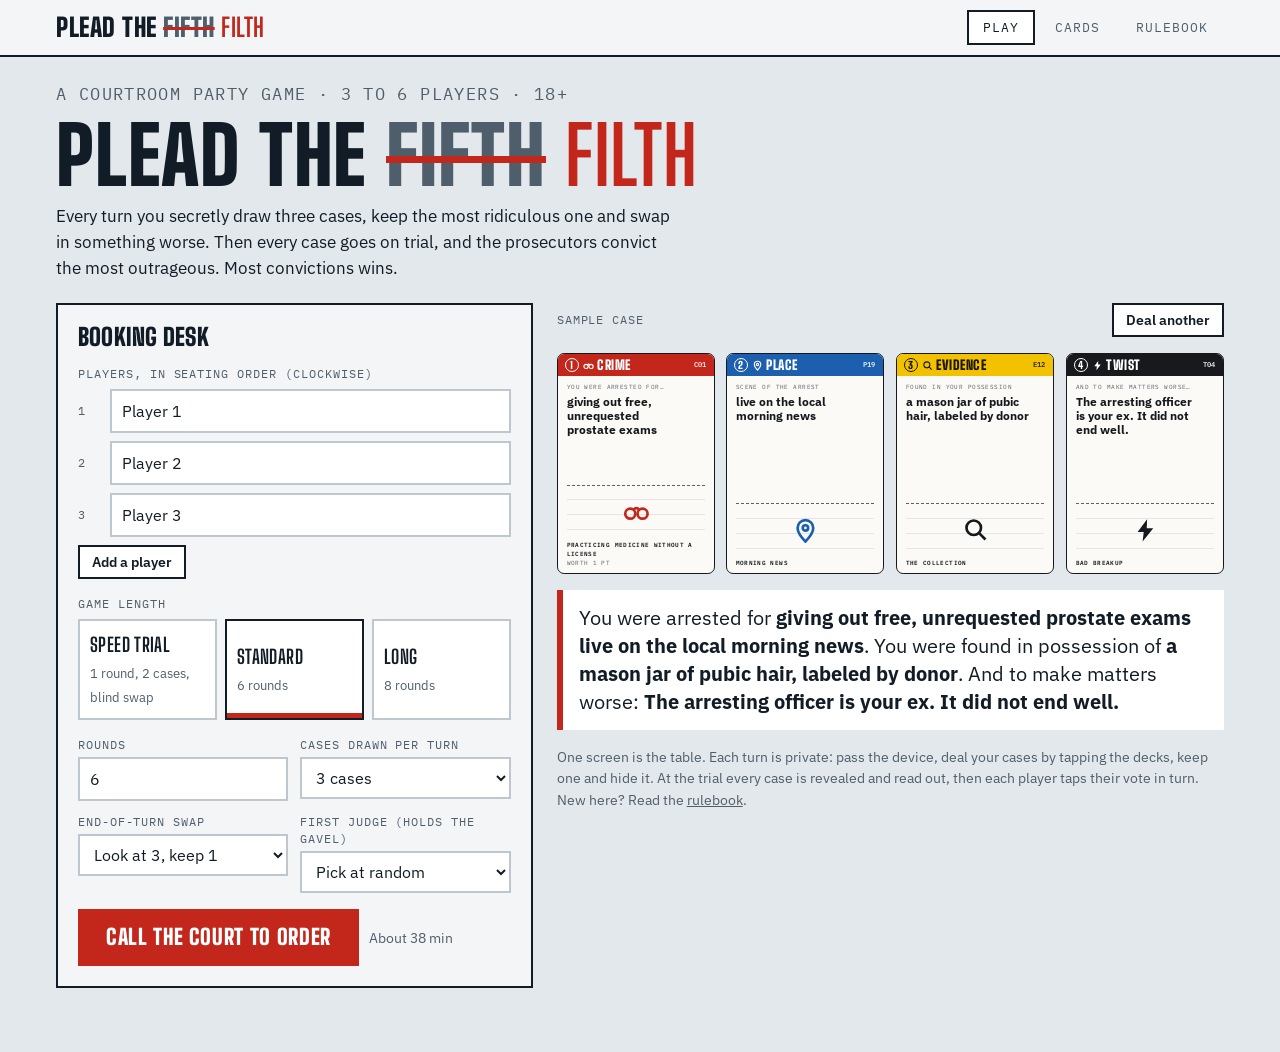
==== index.html @ b1642f88 "Switch to three-case turns and a reveal-and-vote trial New core rules from the owner. Each turn a pl" ====
<!doctype html>
<html lang="en">
<head>
<meta charset="utf-8">
<meta name="viewport" content="width=device-width,initial-scale=1,viewport-fit=cover">
<style>body{margin:0}img{max-width:100%}[hidden]{display:none!important}</style>
</head>
<body>
<title>Plead the Filth</title>
<meta name="claude:viewport-fit-sides" content="cover">
<link rel="stylesheet" href="https://fonts.googleapis.com/css2?family=Big+Shoulders+Display:wght@700;900&family=IBM+Plex+Mono:wght@400;600&family=IBM+Plex+Sans:wght@400;500;600;700&display=swap">
<style>
/* Layout: a booking desk. Docket bar on top, the charge sheet centre stage, a docket rail at the side.
   Cards are physical objects, so they keep their own paper and ink in both themes. */
:root{
  --bg:#E3E8EC; --surface:#F3F5F7; --raised:#FFFFFF; --ink:#111C26; --muted:#4F5E6B; --line:#BCC7D0;
  --accent:#C3271B; --accent-ink:#FFFFFF; --ok:#1B6E44; --warn:#8F5600;
  --card-paper:#FBFAF6; --card-ink:#15181C; --card-muted:#5C6268; --card-edge:#15181C;
  --crime:#C3271B; --crime-ink:#FFFFFF; --place:#1B5FAE; --place-ink:#FFFFFF;
  --evidence:#F2C200; --evidence-ink:#1A1600; --twist:#17191D; --twist-ink:#FFFFFF;
  --extra:#55616C; --extra-ink:#FFFFFF;
  --font-display:'Big Shoulders Display','Arial Narrow',Impact,sans-serif;
  --font-body:'IBM Plex Sans',system-ui,-apple-system,'Segoe UI',sans-serif;
  --font-mono:'IBM Plex Mono',ui-monospace,Menlo,Consolas,monospace;
}
@media (prefers-color-scheme: dark){ :root:not([data-theme="light"]){
  --bg:#0D1318; --surface:#151E26; --raised:#1C2731; --ink:#E8EEF3; --muted:#9BA9B5; --line:#2D3B48;
  --accent:#FF6B57; --accent-ink:#220500; --ok:#58C990; --warn:#F0B34A; color-scheme:dark } }
:root[data-theme="dark"]{
  --bg:#0D1318; --surface:#151E26; --raised:#1C2731; --ink:#E8EEF3; --muted:#9BA9B5; --line:#2D3B48;
  --accent:#FF6B57; --accent-ink:#220500; --ok:#58C990; --warn:#F0B34A; color-scheme:dark }

*{box-sizing:border-box}
body{background:var(--bg);color:var(--ink);font-family:var(--font-body);font-size:16px;line-height:1.5}
.wrap{max-width:1200px;margin:0 auto;padding-left:max(16px,env(safe-area-inset-left,0px));padding-right:max(16px,env(safe-area-inset-right,0px))}
h1,h2,h3{font-family:var(--font-display);font-weight:900;line-height:1;text-wrap:balance;margin:0;text-transform:uppercase;letter-spacing:.01em}
p{margin:0}
button,input,select,textarea{font:inherit;color:inherit}
:focus-visible{outline:3px solid var(--accent);outline-offset:2px}
.mono{font-family:var(--font-mono);font-size:.75rem;letter-spacing:.08em;text-transform:uppercase;color:var(--muted)}

/* top bar */
.bar{border-bottom:2px solid var(--ink);background:var(--surface)}
.bar .wrap{display:flex;flex-wrap:wrap;align-items:center;gap:8px 24px;padding-block:10px}
.wordmark{font-family:var(--font-display);font-weight:900;font-size:1.6rem;text-transform:uppercase;letter-spacing:.02em;line-height:1}
.wordmark s{color:var(--muted);text-decoration-thickness:3px;text-decoration-color:var(--accent)}
.wordmark b{color:var(--accent)}
.tabs{display:flex;gap:4px;margin-left:auto}
.tab{background:none;border:2px solid transparent;padding:6px 14px;font-family:var(--font-mono);font-size:.8rem;letter-spacing:.08em;text-transform:uppercase;cursor:pointer;color:var(--muted)}
.tab:hover{color:var(--ink)}
.tab[aria-current="page"]{border-color:var(--ink);color:var(--ink);background:var(--raised)}
main{padding-block:24px 64px}

/* buttons and controls */
.btn{display:inline-flex;align-items:center;justify-content:center;gap:8px;border:2px solid var(--ink);background:var(--raised);padding:10px 18px;font-weight:600;cursor:pointer;min-height:44px}
.btn:hover{background:var(--surface)}
.btn--primary{background:var(--accent);border-color:var(--accent);color:var(--accent-ink);font-family:var(--font-display);font-weight:900;font-size:1.35rem;text-transform:uppercase;letter-spacing:.03em;padding:10px 26px}
.btn--primary:hover{background:var(--accent);filter:brightness(1.08)}
.btn--sm{min-height:34px;padding:4px 12px;font-size:.85rem}
.btn--ghost{border-color:var(--line)}
.btn[disabled]{opacity:.45;cursor:not-allowed}
.row{display:flex;flex-wrap:wrap;gap:10px;align-items:center}
.field{display:flex;flex-direction:column;gap:4px}
.field>span{font-family:var(--font-mono);font-size:.72rem;letter-spacing:.08em;text-transform:uppercase;color:var(--muted)}
input[type=text],input[type=number],select,textarea{background:var(--raised);border:2px solid var(--line);padding:8px 10px;min-height:42px;width:100%}
input:focus,select:focus,textarea:focus{border-color:var(--ink)}
.check{display:flex;gap:10px;align-items:flex-start}
.check input{width:20px;height:20px;margin-top:2px;accent-color:var(--accent)}
.panel{background:var(--surface);border:2px solid var(--ink);padding:20px}
.panel>h2{font-size:1.5rem;margin-bottom:14px}
.note{color:var(--muted);font-size:.9rem}

/* the card: 2.5 x 3.5, every inner size is relative to the card width */
.card{container-type:inline-size;aspect-ratio:2.5/3.5;width:100%;max-width:100%;position:relative;text-align:left;--deck:var(--extra);--deck-ink:var(--extra-ink)}
.card__in{height:100%;background:var(--card-paper);color:var(--card-ink);border:1cqw solid var(--card-edge);border-radius:4.5cqw;display:flex;flex-direction:column;overflow:hidden;position:relative}
.card--crime{--deck:var(--crime);--deck-ink:var(--crime-ink)}
.card--place{--deck:var(--place);--deck-ink:var(--place-ink)}
.card--evidence{--deck:var(--evidence);--deck-ink:var(--evidence-ink)}
.card--twist{--deck:var(--twist);--deck-ink:var(--twist-ink)}
.card__band{background:var(--deck);color:var(--deck-ink);display:flex;align-items:center;gap:2.5cqw;padding:2.6cqw 4.5cqw;font-family:var(--font-display);font-weight:900;font-size:8.4cqw;text-transform:uppercase;letter-spacing:.04em;line-height:1}
.card__order{width:9cqw;height:9cqw;border-radius:50%;border:.8cqw solid currentColor;display:grid;place-items:center;font-size:6.4cqw;flex:none}
.card__deck{display:flex;align-items:center;gap:1.8cqw;flex:1;min-width:0}
.card__deck svg{width:7cqw;height:7cqw;flex:none}
.card__id{font-family:var(--font-mono);font-weight:600;font-size:4.2cqw;letter-spacing:.06em;opacity:.9}
.card__lead{font-family:var(--font-mono);font-size:3.9cqw;letter-spacing:.07em;text-transform:uppercase;color:var(--card-muted);padding:4.2cqw 5.5cqw 0}
.card__text{font-weight:700;font-size:7.7cqw;line-height:1.16;padding:1.8cqw 5.5cqw 0;flex:1;text-wrap:pretty;overflow-wrap:break-word}
.card__text--long{font-size:6.7cqw}
.card__text--rule{font-size:5.3cqw;font-weight:500;line-height:1.28}
.card__art{height:24%;margin:0 5.5cqw;border-top:.5cqw dashed var(--card-muted);display:grid;place-items:center;color:var(--deck);background:repeating-linear-gradient(0deg,transparent 0 4.4cqw,color-mix(in srgb,var(--card-ink) 9%,transparent) 4.4cqw 4.8cqw)}
.card--evidence .card__art,.card--twist .card__art{color:var(--card-ink)}
.card__art svg{width:17cqw;height:17cqw}
.card__foot{display:flex;flex-wrap:wrap;justify-content:space-between;align-items:baseline;gap:.5cqw 2cqw;padding:2.2cqw 5.5cqw 3.2cqw;font-family:var(--font-mono);font-size:3.7cqw;letter-spacing:.06em;text-transform:uppercase}
.card__name{font-weight:600;min-width:0}
.card__pts{color:var(--card-muted);white-space:nowrap}
.card--back .card__in{background:var(--deck);color:var(--deck-ink);align-items:center;justify-content:center;gap:3cqw}
.card--back svg{width:30cqw;height:30cqw}
.card--back .back__name{font-family:var(--font-display);font-weight:900;font-size:16cqw;text-transform:uppercase;letter-spacing:.04em;line-height:1}
.card--back .back__order{font-family:var(--font-mono);font-size:4.5cqw;letter-spacing:.1em;text-transform:uppercase;opacity:.85}
.card--back .card__in::after{content:"";position:absolute;inset:4cqw;border:.7cqw solid currentColor;border-radius:2.5cqw;opacity:.5}
.decks{display:grid;grid-template-columns:repeat(4,minmax(0,1fr));gap:12px}
.pile{display:grid;justify-items:center;align-content:start;gap:10px;min-width:0}
.pile .card{width:min(100%,128px)}
.pile .card__in{box-shadow:3px 3px 0 var(--card-paper),4px 4px 0 var(--card-edge),7px 7px 0 var(--card-paper),8px 8px 0 var(--card-edge)}
.pile__n{font-family:var(--font-mono);font-size:.7rem;letter-spacing:.06em;text-transform:uppercase;color:var(--muted);text-align:center}
.deck.is-live{cursor:pointer;transition:transform .12s ease-out}
.deck.is-live .card__in{outline:3px solid var(--accent);outline-offset:3px}
.deck.is-live:hover,.deck.is-live:focus-visible{transform:translateY(-4px)}
.deck.is-live+.pile__n{color:var(--accent);font-weight:600}
.pile.is-spent .card{opacity:.4}
.scene-label{display:flex;align-items:center;gap:12px;font-family:var(--font-mono);font-size:.72rem;letter-spacing:.08em;text-transform:uppercase;color:var(--muted)}
.scene-label::before,.scene-label::after{content:"";height:1px;background:var(--line);flex:1}
.slot{perspective:1000px;align-content:start}
.empty{width:100%;max-width:100%;align-self:start;aspect-ratio:2.5/3.5;border:2px dashed var(--line);border-radius:10px;display:grid;place-content:center;justify-items:center;gap:6px;color:var(--muted);font-family:var(--font-mono);font-size:.75rem;letter-spacing:.08em;text-transform:uppercase}
.empty svg{width:32px;height:32px;opacity:.6}
.flipper{position:relative;width:100%;transform-style:preserve-3d}
.flipper.is-turning{animation:turnover .6s cubic-bezier(.3,.7,.2,1) both}
@keyframes turnover{from{transform:rotateY(180deg)}to{transform:none}}
@media (prefers-reduced-motion:reduce){.flipper.is-turning{animation:none}}
.cases{display:grid;gap:16px}
.casefile{border:2px solid var(--line);background:var(--surface);padding:12px;display:grid;gap:10px;min-width:0}
.casefile h3{font-size:1.25rem}
.casefile .sheet{grid-template-columns:repeat(4,minmax(0,1fr));gap:8px;max-width:640px}
.casefile .charge{font-size:1rem;padding:10px 14px}
.casefile.is-kept{border-color:var(--accent)}
.options{display:grid;grid-template-columns:repeat(3,minmax(0,1fr));gap:12px;max-width:520px}
.options .btn{width:100%}
.flipper>.card{backface-visibility:hidden;-webkit-backface-visibility:hidden}
.flipper__back{position:absolute;inset:0;transform:rotateY(180deg)}
@media (prefers-reduced-motion:reduce){.deck.is-live{transition:none}}
.slot{display:grid;gap:6px;min-width:0;justify-items:start}
.flag{font-family:var(--font-mono);font-size:.7rem;letter-spacing:.06em;text-transform:uppercase;border:1px solid var(--line);background:none;color:var(--muted);padding:3px 10px;cursor:pointer;min-height:28px}
.flag:hover{color:var(--ink);border-color:var(--ink)}
.flag[aria-pressed="true"]{background:var(--evidence);color:var(--evidence-ink);border-color:var(--evidence)}

/* setup */
.hero{display:grid;gap:8px;margin-bottom:22px}
.hero h1{font-size:clamp(2.6rem,8vw,5rem)}
.hero h1 s{color:var(--muted);text-decoration-color:var(--accent);text-decoration-thickness:.09em}
.hero h1 b{color:var(--accent)}
.hero p{max-width:62ch;font-size:1.08rem}
.setup{display:grid;grid-template-columns:minmax(0,5fr) minmax(0,7fr);gap:24px;align-items:start}
.setup>*{min-width:0}
.players{display:grid;gap:8px;margin-bottom:8px}
.players .row{flex-wrap:nowrap}
.players .seat{font-family:var(--font-mono);font-size:.75rem;color:var(--muted);width:3.2ch;flex:none}
.presets{display:grid;grid-template-columns:repeat(3,minmax(0,1fr));gap:8px}
.preset{border:2px solid var(--line);background:var(--raised);padding:10px;cursor:pointer;text-align:left;min-width:0}
.preset b{display:block;font-family:var(--font-display);font-size:1.2rem;text-transform:uppercase;letter-spacing:.02em}
.preset span{font-size:.8rem;color:var(--muted)}
.preset[aria-pressed="true"]{border-color:var(--ink);box-shadow:inset 0 -5px 0 var(--accent)}
.stack{display:grid;gap:16px}
.grid2{display:grid;grid-template-columns:repeat(2,minmax(0,1fr));gap:12px}
.sheet{display:grid;grid-template-columns:repeat(4,minmax(0,1fr));gap:12px}
.charge{background:var(--raised);border-left:6px solid var(--accent);padding:14px 16px;font-size:1.25rem;line-height:1.4}
.charge b{font-weight:700}
.charge .blank{color:var(--muted);font-family:var(--font-mono);font-size:.9rem;letter-spacing:.05em}

/* table */
.table{display:grid;grid-template-columns:minmax(0,1fr) 250px;gap:24px;align-items:start}
.table>*{min-width:0}
.docketline{display:flex;flex-wrap:wrap;gap:6px 18px;font-family:var(--font-mono);font-size:.78rem;letter-spacing:.08em;text-transform:uppercase;color:var(--muted);margin-bottom:6px}
.case{font-size:clamp(2.2rem,6vw,4rem);margin-bottom:4px}
.case em{font-style:normal;color:var(--accent)}
.stage{display:grid;gap:18px}
.actions{display:flex;flex-wrap:wrap;gap:12px;align-items:center}
.timer{display:flex;align-items:center;gap:18px;flex-wrap:wrap}
.timer__num{font-family:var(--font-display);font-weight:900;font-size:clamp(4rem,14vw,7rem);line-height:.9;font-variant-numeric:tabular-nums;min-width:3.2ch}
.timer__num.is-low{color:var(--accent)}
.timer__bar{height:10px;background:var(--line);flex:1 1 160px;min-width:120px}
.timer__bar i{display:block;height:100%;background:var(--accent);width:100%}
.callout{background:var(--raised);border:2px solid var(--ink);padding:14px 16px}
.callout h3{font-size:1.4rem;margin-bottom:4px}
.rail{background:var(--surface);border:2px solid var(--ink);padding:14px}
.rail h2{font-size:1.2rem;margin-bottom:10px}
.seatrow{display:grid;grid-template-columns:1fr auto;gap:2px 8px;padding:8px 0;border-top:1px solid var(--line)}
.seatrow.is-up{box-shadow:inset 4px 0 0 var(--accent);padding-left:10px}
.seatrow b{overflow-wrap:anywhere}
.seatrow .score{font-family:var(--font-display);font-weight:900;font-size:1.5rem;line-height:1;font-variant-numeric:tabular-nums}
.tags{grid-column:1/-1;display:flex;flex-wrap:wrap;gap:4px}
.tag{font-family:var(--font-mono);font-size:.66rem;letter-spacing:.06em;text-transform:uppercase;border:1px solid var(--line);padding:1px 6px;color:var(--muted)}
.tag--judge{background:var(--ink);color:var(--bg);border-color:var(--ink)}
.tag--role{border-color:var(--accent);color:var(--accent)}
.tag--used{text-decoration:line-through}
.rail .btn{margin-top:12px;width:100%}

/* voting */
.ballot{display:grid;gap:10px;max-width:640px}
.ballot .btn{justify-content:flex-start;text-align:left;flex-direction:column;align-items:flex-start;gap:2px;padding:12px 16px}
.ballot .btn b{font-family:var(--font-display);font-size:1.5rem;text-transform:uppercase}
.ballot .btn span{font-size:.9rem;color:var(--muted);font-weight:400}
.tally{display:grid;gap:10px;max-width:720px}
.tally__row{display:grid;grid-template-columns:minmax(0,9rem) minmax(0,1fr);gap:12px;align-items:center}
.tally__row b{overflow-wrap:anywhere}
.tally__bar{display:flex;align-items:center;gap:10px;min-width:0}
.tally__bar i{display:block;height:26px;background:var(--line);min-width:4px}
.tally__row.is-win .tally__bar i{background:var(--accent)}
.tally__bar span{font-size:.85rem;color:var(--muted)}
.stamp{display:inline-block;font-family:var(--font-display);font-weight:900;font-size:clamp(2.4rem,9vw,4.6rem);text-transform:uppercase;color:var(--accent);border:6px solid var(--accent);padding:2px 18px;transform:rotate(-4deg);letter-spacing:.04em;line-height:1.05;margin:10px 0 14px}
.recap{display:grid;gap:10px}
.recap li{list-style:none;background:var(--raised);padding:10px 14px;border-left:4px solid var(--line)}
.recap{padding:0;margin:0}
.hist{width:100%;border-collapse:collapse;font-size:.92rem}
.hist th,.hist td{text-align:left;padding:6px 10px;border-bottom:1px solid var(--line);vertical-align:top}
.hist th{font-family:var(--font-mono);font-size:.7rem;letter-spacing:.08em;text-transform:uppercase;color:var(--muted);font-weight:400}
.scroll{overflow-x:auto}
.kpis{display:flex;flex-wrap:wrap;gap:8px 28px}
.kpis div b{display:block;font-family:var(--font-display);font-size:2rem;line-height:1;font-variant-numeric:tabular-nums}
.kpis div span{font-family:var(--font-mono);font-size:.7rem;letter-spacing:.08em;text-transform:uppercase;color:var(--muted)}

/* cards tab */
.toolbar{display:flex;flex-wrap:wrap;gap:10px 18px;align-items:center;margin:14px 0}
.chips{display:flex;flex-wrap:wrap;gap:6px}
.chip{border:2px solid var(--line);background:var(--raised);padding:4px 12px;font-size:.85rem;cursor:pointer;min-height:34px}
.chip[aria-pressed="true"]{border-color:var(--ink);background:var(--ink);color:var(--bg)}
.gallery{display:grid;grid-template-columns:repeat(auto-fill,minmax(170px,1fr));gap:18px 14px}
.cardbtn{background:none;border:0;padding:0;cursor:pointer;display:grid;gap:6px;text-align:left;min-width:0}
.cardbtn:hover .card__in{box-shadow:0 0 0 3px var(--accent)}
.status{font-family:var(--font-mono);font-size:.7rem;letter-spacing:.06em;text-transform:uppercase;color:var(--muted);display:flex;gap:6px;align-items:center;flex-wrap:wrap}
.dot{width:10px;height:10px;border-radius:50%;border:2px solid var(--muted);flex:none}
.dot--approved{background:var(--ok);border-color:var(--ok)}
.dot--needs{background:var(--warn);border-color:var(--warn)}
.dot--cut{background:var(--accent);border-color:var(--accent)}
.is-cut .card{opacity:.4}
.savestate{font-family:var(--font-mono);font-size:.72rem;letter-spacing:.06em;text-transform:uppercase;color:var(--muted)}
dialog{background:var(--surface);color:var(--ink);border:2px solid var(--ink);padding:20px;width:min(760px,calc(100vw - 32px));max-height:calc(100vh - 32px)}
dialog::backdrop{background:rgba(0,0,0,.6)}
.editor{display:grid;grid-template-columns:200px minmax(0,1fr);gap:20px}
.editor>*{min-width:0}
textarea{min-height:92px;resize:vertical}

/* rulebook */
.rules{display:grid;grid-template-columns:200px minmax(0,1fr);gap:32px;align-items:start}
.toc{position:sticky;top:calc(env(safe-area-inset-top,0px) + 12px);display:grid;gap:6px;font-size:.92rem}
.toc a{color:var(--ink);text-decoration:none;border-left:3px solid var(--line);padding:2px 10px}
.toc a:hover{border-color:var(--accent)}
.prose{display:grid;gap:40px;min-width:0}
.prose section{display:grid;gap:12px;min-width:0}
.prose h2{font-size:2.2rem;padding-bottom:6px;border-bottom:2px solid var(--ink)}
.prose h3{font-size:1.35rem;margin-top:10px}
.prose p,.prose li{max-width:68ch}
.prose ol,.prose ul{margin:0;padding-left:1.3em;display:grid;gap:6px}
.prose dt{font-weight:700;margin-top:10px}
.prose dd{margin:2px 0 0;max-width:68ch}
.prose .lede{font-size:1.15rem}
.anatomy{display:grid;grid-template-columns:minmax(0,300px) minmax(0,1fr);gap:28px;align-items:start}
.anatomy>*{min-width:0}
.pin{position:absolute;z-index:1;width:9cqw;height:9cqw;border-radius:50%;background:var(--card-paper);color:var(--card-ink);border:.7cqw solid var(--card-ink);display:grid;place-items:center;font-family:var(--font-mono);font-weight:600;font-size:4.6cqw;box-shadow:0 0 0 .8cqw var(--evidence)}

@media (max-width:860px){
  .setup,.table,.rules,.anatomy{grid-template-columns:minmax(0,1fr)}
  .toc{position:static;grid-template-columns:repeat(2,minmax(0,1fr))}
  .rail{order:2}
}
@media (max-width:560px){
  .sheet{grid-template-columns:repeat(2,minmax(0,1fr))}
  .editor{grid-template-columns:minmax(0,1fr)}
  .editor .card{max-width:200px}
  .presets{grid-template-columns:minmax(0,1fr)}
  .tabs{margin-left:0}
}

/* print sheets (standalone copy only) */
#print{display:none}
@media print{
  @page{size:letter;margin:.25in}
  body{background:#fff}
  .bar,main{display:none!important}
  #print{display:block}
  .psheet{display:grid;grid-template-columns:repeat(3,2.5in);grid-auto-rows:3.5in;gap:0;justify-content:center;break-after:page}
  .psheet .card{width:2.5in}
  .psheet .card__in{border-radius:0;border:1px dashed #888;-webkit-print-color-adjust:exact;print-color-adjust:exact}
}
</style>

<header class="bar"><div class="wrap">
  <div class="wordmark">Plead the <s>Fifth</s> <b>Filth</b></div>
  <nav class="tabs" aria-label="Sections">
    <button class="tab" data-tab="play" id="tab-play">Play</button>
    <button class="tab" data-tab="cards" id="tab-cards">Cards</button>
    <button class="tab" data-tab="rules" id="tab-rules">Rulebook</button>
  </nav>
</div></header>

<main class="wrap">
  <section id="view-play"></section>

  <section id="view-cards" hidden>
    <h1 style="font-size:2.6rem">Card review</h1>
    <p class="note" style="max-width:70ch;margin-top:6px">Every card in the box. Open a card to reword it, approve it, mark it for a rewrite, or cut it. Cut cards are left out of the decks when you play. <span class="savestate" id="savestate"></span></p>
    <div class="panel" style="margin-top:16px">
      <div class="row" style="justify-content:space-between"><h2 style="margin:0">Combo tester</h2><button class="btn btn--sm" data-action="deal-test" id="btn-deal-test">Deal another arrest</button></div>
      <p class="note" style="margin:6px 0 12px">One random card from each deck, read as a case. Keep dealing to check that the cards chain into a sentence.</p>
      <div id="test-charge" class="charge"></div>
    </div>
    <div class="toolbar">
      <div class="chips" id="deck-chips" role="group" aria-label="Filter by deck"></div>
      <div class="chips" id="status-chips" role="group" aria-label="Filter by status"></div>
      <div class="row" style="margin-left:auto">
        <button class="btn btn--sm" data-action="toggle-table" id="btn-toggle-table">Table view</button>
        <button class="btn btn--sm" data-action="open-io" id="btn-open-io">Export / import</button>
        <button class="btn btn--sm" data-action="print" id="btn-print" hidden>Print sheets</button>
      </div>
    </div>
    <div id="deck-problems" role="alert"></div>
    <p class="mono" id="review-counts" style="margin-bottom:4px"></p>
    <p class="mono" id="deck-counts" style="margin-bottom:14px"></p>
    <div id="cards-out"></div>
  </section>

  <section id="view-rules" hidden>
    <div class="rules">
      <nav class="toc" aria-label="Rulebook sections">
        <a href="#r-pitch" data-jump="r-pitch">1. Core idea</a>
        <a href="#r-rules" data-jump="r-rules">2. Full rules</a>
        <a href="#r-cards" data-jump="r-cards">3. Card list</a>
        <a href="#r-balance" data-jump="r-balance">4. Balance check</a>
        <a href="#r-example" data-jump="r-example">5. Example round</a>
        <a href="#r-faq" data-jump="r-faq">6. Edge cases</a>
        <a href="#r-layout" data-jump="r-layout">7. Card layout</a>
        <a href="#r-playtest" data-jump="r-playtest">8. Playtest plan</a>
      </nav>
      <div class="prose">

        <section id="r-pitch">
          <h2>1. Core idea</h2>
          <p class="lede">Plead the Filth is a party game for 3 to 6 adults about building the worst arrest report ever written. A <strong>case</strong> is four cards read as one sentence: a Crime, a Place, a piece of Evidence and a Twist. On your turn you secretly deal yourself three cases, keep the one you think is the most ridiculous, and may swap one of its cards for something worse. When everyone has built a case, the court goes to trial. Every case is revealed and read out, and the players, acting as prosecutors, vote for the most outrageous one. Its owner is convicted, wins the round and keeps the Crime card for their rap sheet.</p>
          <p><strong>Win condition:</strong> the player with the most convictions (Crime cards on their rap sheet) after the last round wins. A tie for first is settled by a Supreme Court showdown.</p>
          <p class="note">3 to 6 players · ages 18+ · about 5 minutes (one speed round) to 60 minutes (long game) · 81 cards. "Plead the Filth" is a working title. Check it for trademark conflicts before printing.</p>
        </section>

        <section id="r-rules">
          <h2>2. Full rules</h2>
          <h3>What is in the box</h3>
          <ul>
            <li>80 scenario cards in four decks of 20: Crime, Place, Evidence, Twist.</li>
            <li>1 Gavel card. Whoever holds it is the Judge.</li>
          </ul>
          <h3>Setup</h3>
          <ol>
            <li>Shuffle each deck on its own. Put the four decks face down in a row in reading order: Crime, Place, Evidence, Twist. Leave room for a discard pile next to each.</li>
            <li>The player who was most recently pulled over, fined or arrested takes the Gavel and is the first Judge. If nobody will admit to anything, the youngest player takes it.</li>
            <li>Agree how many rounds to play, using the table below.</li>
          </ol>
          <div class="scroll"><table class="hist" style="max-width:560px">
            <thead><tr><th>Players</th><th>Standard game</th><th>Long game</th><th>Time</th></tr></thead>
            <tbody>
              <tr><td>3</td><td>6 rounds</td><td>8 rounds</td><td>40 / 55 min</td></tr>
              <tr><td>4</td><td>5 rounds</td><td>7 rounds</td><td>45 / 60 min</td></tr>
              <tr><td>5</td><td>4 rounds</td><td>5 rounds</td><td>45 / 55 min</td></tr>
              <tr><td>6</td><td>3 rounds</td><td>4 rounds</td><td>40 / 55 min</td></tr>
            </tbody>
          </table></div>
          <p><strong>Speed trial:</strong> one round, two cases per turn, and a blind swap (see step 3 of a turn). About 5 minutes with three players.</p>

          <h3>Words used in these rules</h3>
          <dl>
            <dt>Case</dt><dd>One card from each deck, read in order as a sentence: "You were arrested for <em>[Crime]</em> <em>[Place]</em>. You were found in possession of <em>[Evidence]</em>. And to make matters worse: <em>[Twist]</em>."</dd>
            <dt>Judge</dt><dd>Whoever holds the Gavel. The Judge builds a case like everyone else, but takes their turn last, calls the vote and breaks ties.</dd>
            <dt>Prosecutors</dt><dd>Everyone, during the trial. Each player reads out the case of the player on their right, and every player votes.</dd>
          </dl>

          <h3>A round</h3>
          <p>A round has two phases. First every player builds a case, one turn each. Then all the cases go on trial together.</p>

          <h3>Phase one: building cases</h3>
          <p>The player on the Judge's left takes the first turn. Play passes to the left, so the Judge goes last. Keep your cards hidden from the other players the whole time.</p>
          <ol>
            <li><strong>Deal three cases.</strong> Deal yourself three rows of four cards face down in front of you, one card from each deck per row. Each row is a case. Look at your rows without showing anyone.</li>
            <li><strong>Keep one case.</strong> Pick up the row you think is the most ridiculous. You must keep it exactly as dealt: you cannot move cards between rows. The other two rows go face down onto their discard piles.</li>
            <li><strong>Swap one card (optional).</strong> You may discard one card from your case, look at the top three cards of the same deck, and keep the one you like best. The other two go onto the discard pile. You cannot get the discarded card back.</li>
            <li><strong>Lock it in.</strong> Hold your case face down. Your turn is over. Do not show it to anyone until the trial.</li>
          </ol>

          <h3>Phase two: the trial</h3>
          <ol>
            <li>When every player has built a case, the trial begins with the player on the Judge's left and goes left.</li>
            <li>Each player in turn lays their case face up. The player on their left reads it out as one sentence, like a prosecutor reading the charges. The owner offers no defence. Laughing, groaning and booing are encouraged.</li>
            <li>When every case has been read, the Judge counts "three, two, one, verdict." On "verdict" every player points at the most ridiculous case. You cannot point at your own.</li>
            <li>The case with the most votes is found <strong>Guilty</strong>. Its owner wins the round and keeps the Crime card face up in front of them, on their rap sheet. It is worth 1 point. The other three cards of that case are discarded.</li>
            <li>Everyone else discards their whole case.</li>
            <li>The convicted player takes the Gavel and is the Judge for the next round. If they already hold it, they keep it.</li>
          </ol>

          <h3>Ties in a vote</h3>
          <p>The Judge's vote breaks the tie. Of the tied players, whoever the Judge is pointing at wins. If the Judge is pointing at someone who is not in the tie, the Judge points again at one of the tied players. The Judge can never rule for themself, so a Judge who is part of a tie always loses it.</p>

          <h3>What each card does</h3>
          <dl>
            <dt>Crime (20 cards)</dt><dd>What you did. Read first, after "You were arrested for". The only card worth points: the round's winner keeps theirs on their rap sheet as 1 point.</dd>
            <dt>Place (20 cards)</dt><dd>Where it happened. Read straight after the Crime so the two form one phrase.</dd>
            <dt>Evidence (20 cards)</dt><dd>What the police found on you. Read after "You were found in possession of".</dd>
            <dt>Twist (20 cards)</dt><dd>The detail that makes it worse. Read last, after "And to make matters worse".</dd>
            <dt>The Gavel (1 card)</dt><dd>Marks the Judge. The Judge builds last, calls the vote, and breaks ties, but never in their own favour. It passes to each round's winner, which makes it a small handicap on whoever is ahead.</dd>
          </dl>
          <p><strong>Strike it from the record.</strong> This is a filthy game and some cards will land badly with some tables. Any player can ask for any card to be struck at any time, with no explanation needed. Discard it and replace it with the top card of the same deck. This does not count as your swap.</p>
          <p><strong>Empty deck.</strong> If a deck runs out, shuffle its discard pile to make a new one. Rap sheets stay with their owners.</p>

          <h3>End of the game and scoring</h3>
          <p>The game ends after the agreed number of rounds. Each Crime card on your rap sheet is 1 point. Most points wins.</p>
          <h3>Tiebreaker: the Supreme Court</h3>
          <ol>
            <li>The players tied for first are the finalists. Each takes one more turn as normal, starting with the finalist nearest the Judge's left: three cases, keep one, one swap.</li>
            <li>The finalists' cases go on trial as normal. With two finalists, only the other players vote. With three or more finalists, everyone votes, for a finalist other than themself.</li>
            <li>A tied vote is broken by the Judge in the usual way. The winner of the showdown wins the game.</li>
          </ol>
        </section>

        <section id="r-cards">
          <h2>3. Complete card list</h2>
          <p><span id="count-line">81 cards: four decks of 20 and one Gavel.</span> The cards are kept in the <code>cards</code> folder, one file per deck, and this table always shows the current wording, including any edits made in the Cards tab.</p>
          <div class="scroll" id="rules-table"></div>
        </section>

        <section id="r-balance">
          <h2>4. Balance check</h2>
          <h3>Why no card or strategy dominates</h3>
          <ul>
            <li><strong>Cards are prompts, not powers.</strong> Points only come from votes. No card scores, blocks or steals, so there is nothing to draft or hoard. Four independent decks give <span id="combo-count">160,000</span> possible cases.</li>
            <li><strong>Everyone gets the same choices.</strong> Each turn you see three cases and, with the swap, three more options for one card. A bad draw costs less than in a one-case game, because you choose the best of three and can fix its weakest card.</li>
            <li><strong>Cases stay hidden until the trial.</strong> Nobody can see another case and react to it, so going earlier or later in a round gives no information advantage.</li>
            <li><strong>The leader carries the Gavel.</strong> The last winner is the Judge, and the Judge cannot win a tie. With three players voting at random, the Judge wins about 25% of rounds and the other two about 37.5% each. Building last gives no advantage, so this is a plain catch-up rule.</li>
            <li><strong>Voting is simultaneous.</strong> Pointing on a count stops players from piling onto whoever is already winning the vote.</li>
          </ul>
          <h3>Likely problem spots</h3>
          <ul>
            <li><strong>The cards carry all the humour.</strong> With no spoken defence, a round is only as funny as the cases on the table. Weak cards matter much more than before, and so does how the four decks chain into a sentence. This is the first thing to watch in playtesting.</li>
            <li><strong>Waiting for your turn.</strong> Turns are private and one at a time, so with six players you wait through five turns before the trial. If this drags, try the simultaneous building variant in the playtest plan.</li>
            <li><strong>Cards repeat quickly.</strong> Each turn uses three to six cards from each 20-card deck. At five or six players a single round goes through a whole deck, so the same card can show up twice in one trial. Fewer cases per turn, or a blind swap, slows this down.</li>
            <li><strong>Slow turns.</strong> Comparing three cases and then three swap options can take a while for some players. Watch the average turn time on the end screen.</li>
            <li><strong>One player wins everything.</strong> A player with a better eye for the cards can run away with it. The Gavel handicap softens this. If it is still lopsided, see the playtest knobs.</li>
            <li><strong>Vote trading at three players.</strong> Two players can agree never to vote for the leader. Simultaneous pointing makes this awkward but not impossible. Treat it as a table-manners issue.</li>
            <li><strong>The Gavel may feel like a punishment.</strong> A Judge who ties loses every time. If playtesters resent it, pass the Gavel to the left each round instead of to the winner.</li>
            <li><strong>Cards that bring their own prop.</strong> Some Crimes already contain an object (the dildo, the bouncy castle, the megaphone). With an Evidence card on top that is usually funnier, but watch whether those cases get kept or passed over.</li>
            <li><strong>The darkest cards.</strong> Cannibalism, the corpse and the burial kit will split tables. The strike rule exists for this. Track which cards get struck.</li>
          </ul>
        </section>

        <section id="r-example">
          <h2>5. Example round</h2>
          <p>Three players sit clockwise: Maya, Dev, Rosa. Maya holds the Gavel, so she is the Judge. Dev is on her left and goes first.</p>
          <ol>
            <li><strong>Dev's turn.</strong> Dev deals himself three rows of four cards and looks at them. Case 2 is the strongest: offering handjobs in exchange for chicken nuggets, at a nursing home bingo night, a cooler labeled "NOT ORGANS", and he was stone-cold sober. He keeps it and discards the other two rows. The Twist feels flat, so he swaps it: he discards it, looks at the top three Twist cards, keeps "Your mom was there the whole time, cheering you on," and discards the other two. He hides his case.</li>
            <li><strong>Rosa's turn.</strong> Rosa deals her three cases. Case 1 is joyriding a stolen hearse with the casket still in the back, at the altar midway through her own wedding vows, holding somebody else's prosthetic leg, and she live-streamed it to 40,000 viewers. She likes it as it is, keeps it, and does not swap.</li>
            <li><strong>Maya's turn.</strong> As Judge she goes last. She keeps a case with a meth lab in a bouncy castle, live on the local morning news, and a heavily sedated swan. She swaps the Twist for a sexy Abraham Lincoln costume.</li>
            <li><strong>The trial.</strong> Dev lays his case down first and Rosa, on his left, reads it out. Then Rosa's case, read by Maya. Then Maya's, read by Dev. Nobody explains anything.</li>
            <li><strong>The verdict.</strong> Maya counts down. Dev points at Rosa. Rosa points at Maya. Maya points at Rosa. Rosa has two votes and is Guilty. She keeps her Grand Theft Hearse card on her rap sheet, discards the rest of her case, and takes the Gavel. Dev and Maya discard their cases. In round 2 Rosa is the Judge and builds last. Maya, on her left, goes first.</li>
          </ol>
        </section>

        <section id="r-faq">
          <h2>6. Edge cases</h2>
          <dl>
            <dt>Can I move cards between my three cases?</dt><dd>No. You keep one case exactly as dealt. Your swap is the only way to change it.</dd>
            <dt>Do I have to swap?</dt><dd>No. The swap is optional.</dd>
            <dt>Can I swap more than one card?</dt><dd>No. One card per turn.</dd>
            <dt>The three swap options are all worse than my old card.</dt><dd>You still keep one of the three. The card you discarded is gone.</dd>
            <dt>Can I swap the Crime?</dt><dd>Yes. Any one of the four cards.</dd>
            <dt>A deck runs out while I am dealing or swapping.</dt><dd>Shuffle that deck's discard pile into a new deck and keep going. Rap sheets are never shuffled back in.</dd>
            <dt>Can I talk about my case before the trial?</dt><dd>You can talk all you like, but you cannot show it to anyone.</dd>
            <dt>Can I explain my case at the trial?</dt><dd>No. The case speaks for itself. Reactions are fine.</dd>
            <dt>Someone pointed at their own case, or did not point.</dt><dd>That vote does not count. Have them point again.</dd>
            <dt>Three players, one vote each.</dt><dd>It is a three-way tie. The Judge's vote decides it, so whoever the Judge pointed at wins.</dd>
            <dt>The Judge is one of the tied players.</dt><dd>The Judge cannot win a tie. If one other player is tied with them, that player wins. If several are, the Judge's vote picks between them.</dd>
            <dt>The Judge voted for someone who is not in the tie.</dt><dd>The Judge points again, at one of the tied players other than themself. This can only happen with four or more players.</dd>
            <dt>The round's winner already holds the Gavel.</dt><dd>They keep it.</dd>
            <dt>What happens to the winner's other cards?</dt><dd>The winner keeps only the Crime. The Place, Evidence and Twist are discarded.</dd>
            <dt>Two finalists in the Supreme Court, and the jury vote is tied.</dt><dd>The Judge breaks it as usual. If the Judge is one of the finalists, the other finalist wins.</dd>
            <dt>A card makes someone at the table uncomfortable.</dt><dd>Strike it. Discard it and replace it from the same deck, no questions asked. It does not use up your swap.</dd>
            <dt>Someone has to leave mid-game.</dt><dd>Set their rap sheet aside and keep playing if three or more remain. If they held the Gavel, it goes to the player on their left.</dd>
            <dt>Can two people play?</dt><dd>No. With only two cases there is nobody to break the deadlock: each player would always vote for the other.</dd>
          </dl>
        </section>

        <section id="r-layout">
          <h2>7. Card layout</h2>
          <p>Standard poker size, 2.5 × 3.5 inches, portrait. Add 0.125 inch of bleed on every side for the printer (2.75 × 3.75 inch artwork) and keep all text 0.125 inch inside the cut line. The cards in this prototype follow the same layout.</p>
          <div class="anatomy">
            <div id="anatomy-card" style="padding:0 14px"></div>
            <ol>
              <li><strong>Reading-order number.</strong> Top left, in a circle. 1 Crime, 2 Place, 3 Evidence, 4 Twist. It tells the Prosecutor which card to read next and tells players which deck goes where on the table.</li>
              <li><strong>Deck icon and deck name.</strong> In the colour band across the top, 0.4 inch tall. Colour, icon and name all identify the deck, so it works for colour-blind players.</li>
              <li><strong>Card ID.</strong> Top right, small monospace. One letter and two digits (C07). Used for playtest notes and reprints.</li>
              <li><strong>Lead-in line.</strong> Small caps under the band. It is the sentence starter the Prosecutor reads before the card text.</li>
              <li><strong>Effect text.</strong> The largest text on the card, bold, left aligned, about 14 pt. Keep it under 90 characters so it can be read aloud at a glance.</li>
              <li><strong>Art window.</strong> Lower quarter, about 0.85 inch tall. A spot illustration of the card, or the deck icon on a height-chart background if a card has no art yet.</li>
              <li><strong>Name and point value.</strong> Bottom strip. Card name on the left. Crime cards also show "Worth 1 pt" on the right, because the round's winner keeps theirs on their rap sheet.</li>
            </ol>
          </div>
          <p><strong>Backs.</strong> Each deck has its own back in the deck colour, with the icon, the deck name and the reading-order number, so the four decks can be sorted and laid out in order without turning them over. The Gavel card uses the same front layout with rules text in place of the effect text and no art window.</p>
          <div class="sheet" id="backs-demo" style="max-width:560px"></div>
        </section>

        <section id="r-playtest">
          <h2>8. Playtest plan</h2>
          <p>Play the first three games in this prototype with three people. The app records how long each turn and round takes, which cards are drawn, which are in the case a player keeps, which are on winning cases, and which get swapped out. Use the flag button on any card during the trial to mark it for a rewrite.</p>
          <h3>Game 1: does the turn work?</h3>
          <ul>
            <li>How long does a turn take? The end screen shows the average. Over two minutes is too slow.</li>
            <li>Is passing the device for private turns awkward, or does the waiting feel fine?</li>
            <li>Do players use the swap? How often is shown on the end screen.</li>
            <li>Does the reader stumble when reading a case as one sentence?</li>
          </ul>
          <h3>Game 2: are the cards good?</h3>
          <ul>
            <li>Which cards get a laugh at the trial? Approve those.</li>
            <li>Which cards are drawn often but never kept? Those are weak. The Kept column in the Cards tab's table view shows this.</li>
            <li>Which cards get swapped out or struck? Rewrite or cut them.</li>
            <li>Is any one deck weaker than the others?</li>
          </ul>
          <h3>Game 3: is it fair?</h3>
          <ul>
            <li>How many rounds end in a tie? More than one in three is too many.</li>
            <li>Does the Judge feel punished? Does the same player hold the Gavel all game?</li>
            <li>Is the final score close, and did the last round matter?</li>
            <li>Did the same card show up twice in one trial?</li>
          </ul>
          <h3>Numbers to adjust</h3>
          <div class="scroll"><table class="hist">
            <thead><tr><th>If the game is</th><th>Change</th><th>From</th><th>To</th></tr></thead>
            <tbody>
              <tr><td>Too slow</td><td>Cases per turn</td><td>3</td><td>2</td></tr>
              <tr><td></td><td>Swap</td><td>Look at 3, keep 1</td><td>Blind swap, or no swap</td></tr>
              <tr><td></td><td>Turn order</td><td>One at a time</td><td>Everyone builds at once (simultaneous variant)</td></tr>
              <tr><td></td><td>Rounds</td><td>Standard</td><td>One fewer</td></tr>
              <tr><td>Too fast or thin</td><td>Cases per turn</td><td>3</td><td>4</td></tr>
              <tr><td></td><td>Defence</td><td>None</td><td>30-second spoken defence before the vote</td></tr>
              <tr><td></td><td>Rounds</td><td>Standard</td><td>Long game (+1 or +2 rounds)</td></tr>
              <tr><td>Unfair: one player runs away</td><td>Rap sheet value</td><td>1 pt each</td><td>Final round worth 2</td></tr>
              <tr><td>Unfair: Judge feels punished</td><td>Gavel passes to</td><td>The winner</td><td>The player on the left</td></tr>
              <tr><td>Unfair: bad draws decide rounds</td><td>Swap</td><td>Look at 3, keep 1</td><td>Two swaps per turn</td></tr>
              <tr><td>Too many ties</td><td>Scoring</td><td>Winner takes 1</td><td>1 point per vote received</td></tr>
              <tr><td>Cards repeat too soon</td><td>Cases per turn</td><td>3</td><td>2; or an expansion, since 20 per deck is the cap</td></tr>
            </tbody>
          </table></div>
          <p class="note">Change one number per game so you can tell what made the difference. Rounds, cases per turn and the swap can all be changed on the setup screen. The simultaneous variant: everyone deals their three cases at the same time, then players swap one at a time going left.</p>
        </section>
      </div>
    </div>
  </section>
</main>

<dialog id="editor"></dialog>
<dialog id="io">
  <h2 style="font-size:1.6rem;margin-bottom:8px">Export / import</h2>
  <label class="field" style="margin-bottom:10px"><span>What to export</span><select id="io-format">
    <option value="crime">Deck file: cards/crime.js</option>
    <option value="place">Deck file: cards/place.js</option>
    <option value="evidence">Deck file: cards/evidence.js</option>
    <option value="twist">Deck file: cards/twist.js</option>
    <option value="special">Deck file: cards/special.js</option>
    <option value="json">Review backup (JSON)</option>
  </select></label>
  <p class="note" id="io-help" style="margin-bottom:10px"></p>
  <textarea id="io-text" style="min-height:240px;font-family:var(--font-mono);font-size:.8rem" aria-label="Exported text" spellcheck="false"></textarea>
  <p class="note" id="io-msg" style="margin-top:6px" role="status"></p>
  <div class="row" style="margin-top:12px">
    <button class="btn btn--sm" data-action="io-copy" id="btn-io-copy">Copy</button>
    <button class="btn btn--sm" data-action="io-apply" id="btn-io-apply">Apply pasted list</button>
    <button class="btn btn--sm btn--ghost" data-action="io-close" id="btn-io-close" style="margin-left:auto">Close</button>
  </div>
</dialog>
<div id="print"></div>

<script>window.PleadTheFilth={decks:{},deck(k,t){(this.decks[k]=this.decks[k]||[]).push(t)}};</script>
<script src="cards/crime.js"></script>
<script src="cards/place.js"></script>
<script src="cards/evidence.js"></script>
<script src="cards/twist.js"></script>
<script src="cards/special.js"></script>

<script>
(function(){
'use strict';
const $=(s,r=document)=>r.querySelector(s);
const esc=s=>String(s).replace(/[&<>"']/g,c=>({'&':'&amp;','<':'&lt;','>':'&gt;','"':'&quot;',"'":'&#39;'}[c]));
const clone=o=>JSON.parse(JSON.stringify(o));
const ls={get(k){try{return JSON.parse(localStorage.getItem(k)||'null')}catch(e){return null}},set(k,v){try{localStorage.setItem(k,JSON.stringify(v))}catch(e){}},del(k){try{localStorage.removeItem(k)}catch(e){}}};

/* ---------- card data ---------- */
const ICON={
  crime:'<svg viewBox="0 0 24 24" fill="none" stroke="currentColor" stroke-width="2.4"><circle cx="6.5" cy="14" r="4.5"/><circle cx="17.5" cy="14" r="4.5"/><path d="M9.5 10.5c1.5-2 3.5-2 5 0"/></svg>',
  place:'<svg viewBox="0 0 24 24" fill="none" stroke="currentColor" stroke-width="2.4"><path d="M12 22s7-7.4 7-12.2a7 7 0 1 0-14 0C5 14.600 12 22 12 22z"/><circle cx="12" cy="9.800" r="2.4"/></svg>',
  evidence:'<svg viewBox="0 0 24 24" fill="none" stroke="currentColor" stroke-width="2.4"><circle cx="10.5" cy="10.5" r="6.5"/><path d="M15.500 15.500 21 21"/></svg>',
  twist:'<svg viewBox="0 0 24 24" fill="currentColor"><path d="M13.500 2 5 13.500h5.500L9.500 22 19 10h-5.800z"/></svg>',
  gavel:'<svg viewBox="0 0 24 24" fill="none" stroke="currentColor" stroke-width="2.4"><path d="m9 5 6 6M6.500 7.500l6 6M12 8l-8.500 8.500M13 20h8"/></svg>'
};
const DECK={
  crime:{key:'crime',name:'Crime',order:1,lead:'You were arrested for…',points:'Worth 1 pt',type:'Scenario'},
  place:{key:'place',name:'Place',order:2,lead:'Scene of the arrest',type:'Scenario'},
  evidence:{key:'evidence',name:'Evidence',order:3,lead:'Found in your possession',type:'Scenario'},
  twist:{key:'twist',name:'Twist',order:4,lead:'And to make matters worse…',type:'Scenario'},
  gavel:{key:'gavel',name:'Gavel',order:'',lead:'Judge marker',type:'Role marker'}
};
const PLAY_DECKS=['crime','place','evidence','twist'];
/* The cards live in cards/*.js, one file per deck, written for people to edit.
   Each file calls PleadTheFilth.deck("<deck>", `<one card per line>`).
   tools/build.mjs parses them the same way; keep the two parsers in step. */
const DECK_FILE={crime:'crime',place:'place',evidence:'evidence',twist:'twist',gavel:'special'};
const ID_PREFIX={crime:'C',place:'P',evidence:'E',twist:'T',gavel:'G'};
const DECK_CAP=20;
let BASE=[],BASE_BY_ID={},deckProblems=[],deckSource='';
function parseDecks(raw){
  const out=[],problems=[],seen=new Set(),pending=[];
  const short=t=>t.length>48?t.slice(0,45)+'...':t;
  Object.keys(DECK_FILE).forEach(k=>{
    const label=DECK[k].name+' deck ('+DECK_FILE[k]+'.js)';
    (raw[k]||[]).join('\n').split(/\r?\n/).forEach(line=>{
      const t=line.trim();if(!t||t[0]==='#'||t.startsWith('//'))return;
      const parts=t.split('|').map(x=>x.trim());let qty=1;
      if(parts.length>2&&/^[x×]\s*\d+$/i.test(parts[parts.length-1]))qty=Math.max(1,parseInt(parts.pop().replace(/\D/g,''),10));
      let id='',name,text;
      if(parts.length===2)[name,text]=parts;else if(parts.length===3)[id,name,text]=parts;
      else{problems.push(label+': "'+short(t)+'" needs to be  ID | Card name | Card text');return}
      if(!name||!text){problems.push(label+': "'+short(t)+'" is missing its '+(name?'card text':'card name'));return}
      id=id.toUpperCase();
      if(id&&!/^[A-Z0-9_-]{1,12}$/.test(id)){problems.push(label+': "'+id+'" is not a valid ID. Use letters and numbers only, like C21');return}
      if(id&&seen.has(id)){problems.push(label+': the ID '+id+' is used twice. The second card was left out');return}
      if(id)seen.add(id);
      const c={id,deck:k,name,text};if(qty>1)c.qty=qty;out.push(c);if(!id)pending.push(c);
    });
  });
  pending.forEach(c=>{ // cards added without an ID get the next free number for their deck
    const pre=ID_PREFIX[c.deck];let n=0;
    seen.forEach(id=>{const m=id.match(/^([A-Z]+)(\d+)$/);if(m&&m[1]===pre)n=Math.max(n,+m[2])});
    c.id=pre+String(n+1).padStart(2,'0');seen.add(c.id);
  });
  return {cards:out,problems};
}
async function loadDecks(){
  const P=window.PleadTheFilth||{decks:{}},raw=Object.assign({},P.decks);
  const missing=[...new Set(Object.keys(DECK_FILE).filter(k=>!raw[k]).map(k=>DECK_FILE[k]))];
  // Where the deck scripts could not run (a host that blocks them), read the files as text instead.
  if(missing.length&&location.protocol!=='file:'){
    await Promise.all(missing.map(f=>fetch('cards/'+f+'.js').then(r=>r.ok?r.text():'').catch(()=>'').then(src=>{
      const re=/PleadTheFilth\.deck\(\s*["'](\w+)["']\s*,\s*`([\s\S]*?)`\s*\)/g;let m;
      while((m=re.exec(src)))(raw[m[1]]=raw[m[1]]||[]).push(m[2]);
    })));
    deckSource='fetched';
  }
  const absent=[...new Set(Object.keys(DECK_FILE).filter(k=>!raw[k]).map(k=>DECK_FILE[k]))];
  const r=parseDecks(raw);
  BASE=r.cards;BASE_BY_ID=Object.fromEntries(BASE.map(c=>[c.id,c]));
  deckProblems=absent.map(f=>'cards/'+f+'.js did not load. Check that the file is in the cards folder and has no stray ` character inside a card.').concat(r.problems);
  return {absent,ready:PLAY_DECKS.every(k=>playable(k).length>0)&&BASE.some(c=>c.deck==='gavel')};
}
const STATUS={'':'Unreviewed',approved:'Approved',needs:'Needs work',cut:'Cut'};

let review=ls.get('ptf-review')||{cards:{},stats:{},updatedAt:0};
review.cards=review.cards||{};review.stats=review.stats||{};

const GONE={deck:'crime',name:'Removed card',text:'This card is no longer in the deck files.'};
function card(id){
  const b=BASE_BY_ID[id]||Object.assign({},GONE,{deck:(Object.keys(ID_PREFIX).find(k=>ID_PREFIX[k]===String(id)[0]))||'crime'}),o=BASE_BY_ID[id]?(review.cards[id]||{}):{};
  return {id,deck:b.deck,qty:b.qty||1,name:o.name!=null?o.name:b.name,text:o.text!=null?o.text:b.text,status:o.status||'',note:o.note||'',
    edited:(o.name!=null&&o.name!==b.name)||(o.text!=null&&o.text!==b.text)};
}
function allCards(){return BASE.map(c=>card(c.id))}
function playable(deck){return BASE.filter(c=>c.deck===deck&&(review.cards[c.id]||{}).status!=='cut').map(c=>c.id)}
function bump(id,k){const s=review.stats[id]||(review.stats[id]={});s[k]=(s[k]||0)+1}

function cardFace(c,o={}){
  const d=DECK[c.deck],scenario=PLAY_DECKS.includes(c.deck);
  const tcls=!scenario?' card__text--rule':(c.text.length>62?' card__text--long':'');
  return `<article class="card card--${c.deck} ${o.cls||''}"><div class="card__in">
    <header class="card__band"><span class="card__order">${d.order||'★'}</span><span class="card__deck">${ICON[c.deck]}<span>${esc(d.name)}</span></span><span class="card__id">${c.id}</span></header>
    <p class="card__lead">${esc(d.lead)}</p>
    <p class="card__text${tcls}">${esc(c.text)}</p>
    ${scenario?`<div class="card__art" aria-hidden="true">${ICON[c.deck]}</div>`:''}
    <footer class="card__foot"><span class="card__name">${esc(c.name)}</span>${d.points?`<span class="card__pts">${d.points}</span>`:''}</footer>
    </div>${o.extra||''}</article>`;
}
function cardBack(deck,o={}){
  const d=DECK[deck];
  return `<article class="card card--${deck} card--back ${o.cls||''}" ${o.attrs||''}><div class="card__in">${ICON[deck]}<span class="back__name">${esc(d.name)}</span><span class="back__order">${d.order?'Deck '+d.order+' of 4':'Plead the Filth'}</span></div></article>`;
}
function chargeHTML(cards,shown){
  const up=i=>Array.isArray(shown)?shown[i]:i<shown;
  const b=(i,pre,post)=>up(i)?`${pre}<b>${esc(cards[i].text)}</b>${post}`:`${pre}<span class="blank">[${DECK[PLAY_DECKS[i]].name}]</span>${post}`;
  return b(0,'You were arrested for ','')+b(1,' ','.')+b(2,' You were found in possession of ','.')+b(3,' And to make matters worse: ','');
}

/* ---------- saving card review ---------- */
const store={db:null};let writeTimer=null,writing=Promise.resolve();
function setSave(t){const el=$('#savestate');if(el)el.textContent=t}
function persistReview(){
  review.updatedAt=Date.now();ls.set('ptf-review',review);
  if(!store.db){setSave('Saved in this browser');return}
  setSave('Saving…');clearTimeout(writeTimer);
  writeTimer=setTimeout(()=>{const body=clone({cards:review.cards,stats:review.stats,updatedAt:review.updatedAt});
    writing=writing.then(()=>store.db.doc('review/cards').set(body)).then(()=>setSave('Saved to this page'),()=>setSave('Saved in this browser only'))},700);
}
async function connectStore(){
  if(!(window.claude&&window.claude.use)){setSave('Saved in this browser');return}
  let db=null;try{db=await window.claude.use('db')}catch(e){}
  if(!db){setSave('Saved in this browser');return}
  store.db=db;
  try{
    const snap=await Promise.race([db.doc('review/cards').get(),new Promise((_,r)=>setTimeout(()=>r(new Error('timeout')),10000))]);
    if(snap.exists){const d=snap.data()||{};
      if((d.updatedAt||0)>=(review.updatedAt||0)){review={cards:clone(d.cards||{}),stats:clone(d.stats||{}),updatedAt:d.updatedAt||0};ls.set('ptf-review',review);if(!$('#editor').open){renderCards();renderRulesTable()}}
      else persistReview();
    }else if(review.updatedAt){persistReview()}
    setSave('Saved to this page');
  }catch(e){setSave('Saved in this browser')}
}

/* ---------- tabs ---------- */
const TABS=['play','cards','rules'];
function showTab(t){
  if(!TABS.includes(t))t='play';
  TABS.forEach(k=>{$('#view-'+k).hidden=k!==t;const b=$('#tab-'+k);if(k===t)b.setAttribute('aria-current','page');else b.removeAttribute('aria-current')});
  if(t==='cards')renderCards();
  if(t==='rules')renderRulesTable();
  try{if(location.hash!=='#'+t)history.replaceState(null,'','#'+t)}catch(e){}
}

/* ---------- game ---------- */
/* A round: every player, starting left of the Judge, takes a private turn (deal three cases, keep one whole,
   optionally swap one card for the best of the next three in that deck). Then the trial: each kept case is
   revealed and read out, everyone votes for the most ridiculous, and its owner is convicted (wins the round). */
const STD_ROUNDS={3:6,4:5,5:4,6:3},LONG_ROUNDS={3:8,4:7,5:5,6:4};
const SWAP_LABEL={3:'Look at 3, keep 1',2:'Look at 2, keep 1',1:'Blind: draw 1',0:'No swap'};
let setup=Object.assign({names:['Player 1','Player 2','Player 3'],preset:'standard',rounds:6,cases:3,swap:3,firstJudge:'random'},ls.get('ptf-setup')||{});
let g=null,sample=null,confirmQuit=false;

function shuffle(a){for(let i=a.length-1;i>0;i--){const j=Math.floor(Math.random()*(i+1));[a[i],a[j]]=[a[j],a[i]]}return a}
function applyPreset(){
  const n=setup.names.length;
  if(setup.preset==='speed'){setup.rounds=1;setup.cases=2;setup.swap=1}
  else if(setup.preset==='standard'){setup.rounds=STD_ROUNDS[n];setup.cases=3;setup.swap=3}
  else if(setup.preset==='long'){setup.rounds=LONG_ROUNDS[n];setup.cases=3;setup.swap=3}
}
function estMinutes(){
  const n=setup.names.length,turn=20+setup.cases*15+(setup.swap?10+setup.swap*4:0);
  return Math.max(1,Math.round(setup.rounds*(n*(turn+20+8)+30)/60));
}
function dealSample(){sample=PLAY_DECKS.map(k=>{const p=playable(k);return p[Math.floor(Math.random()*p.length)]})}

function inPlay(){ // every card currently out of the decks and discard piles
  const out=new Set();
  Object.values(g.hands).forEach(h=>h.forEach(id=>out.add(id)));
  if(g.cur){g.cur.cases.forEach(c=>c.forEach(id=>out.add(id)));(g.cur.options||[]).forEach(id=>out.add(id))}
  g.scores.forEach(s=>s.forEach(id=>out.add(id)));
  return out;
}
function draw(deck){
  if(!g.decks[deck].length){g.decks[deck]=shuffle(g.discards[deck]);g.discards[deck]=[]}
  if(!g.decks[deck].length){ // the whole deck is in hands or trophies: reuse a card that is not on the table
    const out=inPlay();let pool=playable(deck).filter(id=>!out.has(id));
    if(!pool.length)pool=playable(deck);
    g.decks[deck]=shuffle(pool);
  }
  const id=g.decks[deck].pop();bump(id,'drawn');return id;
}
function reader(d){return (d+1)%g.n} // the player on the defendant's left reads their case out
function startGame(){
  const names=setup.names.map((s,i)=>(s||'').trim()||('Player '+(i+1)));
  const n=names.length;
  const fj=setup.firstJudge==='random'?Math.floor(Math.random()*n):Math.min(+setup.firstJudge,n-1);
  g={v:2,names,n,rounds:setup.rounds,casesPer:setup.cases,swapPick:setup.swap,round:1,judge:fj,
    scores:names.map(()=>[]),decks:{},discards:{},hands:{},history:[],turnLog:[],swaps:0,
    startedAt:Date.now(),showdown:null,champion:null};
  PLAY_DECKS.forEach(k=>{g.decks[k]=shuffle(playable(k));g.discards[k]=[]});
  startRound();
}
function startRound(){
  g.order=[];for(let i=1;i<=g.n;i++)g.order.push((g.judge+i)%g.n);
  g.turn=0;g.hands={};g.votes={};g.roundStartedAt=Date.now();g.result=null;
  g.phase='turn';g.step='pass';g.cur=null;g.fresh=null;
}
function beginTurn(){
  g.cur={cases:[],up:[],kept:null,swapAt:null,options:null,startedAt:Date.now()};
  for(let c=0;c<g.casesPer;c++){g.cur.cases.push(PLAY_DECKS.map(draw));g.cur.up.push([false,false,false,false])}
  g.step='deal';
}
function dealOne(i){ // a tap on deck i deals into the first case still missing that deck's card
  const c=g.cur.up.findIndex(u=>!u[i]);if(c<0)return;
  g.cur.up[c][i]=true;g.fresh={c,i};
  if(g.cur.up.every(u=>u.every(Boolean)))g.step='choose';
}
function keepCase(c){
  const cur=g.cur;cur.kept=c;
  cur.cases.forEach((cs,j)=>cs.forEach((id,i)=>{if(j===c)bump(id,'kept');else g.discards[PLAY_DECKS[i]].push(id)}));
  cur.cases=[cur.cases[c]];cur.up=[[true,true,true,true]];
  g.step=g.swapPick?'swap':'done';
}
function swapCard(i){
  const cur=g.cur,k=PLAY_DECKS[i],old=cur.cases[0][i];
  bump(old,'swapped');g.discards[k].push(old);cur.swapAt=i;g.swaps++;
  const opts=[];for(let n=0;n<g.swapPick;n++)opts.push(draw(k));
  if(opts.length===1){cur.cases[0][i]=opts[0];g.step='done';return}
  cur.options=opts;cur.cases[0][i]=null;g.step='pick';
}
function pickOption(o){
  const cur=g.cur,k=PLAY_DECKS[cur.swapAt];
  cur.options.forEach((id,j)=>{if(j===o)cur.cases[0][cur.swapAt]=id;else g.discards[k].push(id)});
  cur.options=null;g.step='done';
}
function endTurn(){
  const p=g.order[g.turn];g.hands[p]=g.cur.cases[0].slice();
  g.turnLog.push(Math.round((Date.now()-g.cur.startedAt)/1000));
  g.cur=null;g.turn++;
  if(g.turn<g.order.length){g.step='pass';return}
  g.phase='trial';g.trialPos=0;g.shown=false;
}
function nextCase(){
  g.trialPos++;g.shown=false;
  if(g.trialPos<g.order.length)return;
  g.phase='vote';g.votes={};g.voterPos=0;g.ballotOpen=false;
  if(g.showdown&&g.showdown.finalists.length===2)g.voters=[...Array(g.n).keys()].filter(i=>!g.showdown.finalists.includes(i));
  else{g.voters=[];for(let i=1;i<=g.n;i++)g.voters.push((g.judge+i)%g.n)}
}
function castVote(t){
  g.votes[g.voters[g.voterPos]]=t;g.voterPos++;g.ballotOpen=false;
  if(g.voterPos>=g.voters.length)tally();
}
function tally(){
  const counts={};g.order.forEach(d=>counts[d]=0);Object.values(g.votes).forEach(t=>counts[t]++);
  const max=Math.max(...Object.values(counts));const tied=g.order.filter(d=>counts[d]===max);
  g.result={counts,tied,tie:null,winner:null};
  if(tied.length===1){resolve(tied[0]);return}
  const jv=g.votes[g.judge];
  if(jv!==undefined&&tied.includes(jv)){g.result.tie='ballot';resolve(jv);return}
  const options=tied.filter(d=>d!==g.judge);
  if(options.length===1){g.result.tie='forced';resolve(options[0]);return}
  g.result.tie='ruling';g.result.options=options;g.phase='tie';
}
function resolve(w){
  g.result.winner=w;
  if(g.showdown){g.champion=w;g.endedAt=Date.now();g.phase='final';persistReview();return}
  const h=g.hands[w];g.scores[w].push(h[0]);h.forEach(id=>bump(id,'won'));
  g.order.forEach(d=>g.hands[d].forEach((id,i)=>{if(!(d===w&&i===0))g.discards[PLAY_DECKS[i]].push(id)}));
  g.history.push({round:g.round,winner:w,judge:g.judge,tie:g.result.tie,seconds:Math.round((Date.now()-g.roundStartedAt)/1000),crime:h[0]});
  g.phase='reveal';persistReview();
}
function nextRound(){
  g.judge=g.result.winner;g.hands={}; // resolve() already discarded every case
  if(g.round>=g.rounds){
    const max=Math.max(...g.scores.map(s=>s.length));const lead=g.scores.map((s,i)=>s.length===max?i:-1).filter(i=>i>=0);
    g.endedAt=Date.now();g.phase='final';
    if(lead.length===1)g.champion=lead[0];else g.leaders=lead;
    return;
  }
  g.round++;startRound();
}
function startShowdown(){
  const f=[];for(let i=1;i<=g.n;i++){const p=(g.judge+i)%g.n;if(g.leaders.includes(p))f.push(p)}
  g.showdown={finalists:f};g.order=f;g.turn=0;g.hands={};g.votes={};g.result=null;
  g.phase='turn';g.step='pass';g.cur=null;g.fresh=null;g.roundStartedAt=Date.now();
}
function saveGame(){if(g&&g.phase!=='final')ls.set('ptf-game2',g);else ls.del('ptf-game2')}

/* ---------- play views ---------- */
function renderPlay(){
  const root=$('#view-play');
  root.innerHTML=!g?viewSetup():g.phase==='turn'?viewTurn():g.phase==='trial'?viewTrial():g.phase==='vote'?viewVote():g.phase==='tie'?viewTie():g.phase==='reveal'?viewReveal():viewFinal();
  if(g&&g.phase==='turn'&&g.fresh){animateDraw(g.fresh.c,g.fresh.i);g.fresh=null}
}
function animateDraw(c,i){
  const slot=$('#slot-'+c+'-'+i),fl=slot&&slot.querySelector('.flipper'),dk=$('#deck-'+PLAY_DECKS[i]);
  if(!fl)return;
  const back=fl.querySelector('.flipper__back'),done=()=>{if(back)back.remove();fl.style.zIndex=''};
  let still=false;try{still=matchMedia('(prefers-reduced-motion: reduce)').matches}catch(e){}
  if(!dk||!fl.animate||still){done();return}
  const a=dk.getBoundingClientRect(),b=fl.getBoundingClientRect();
  const dx=a.left+a.width/2-(b.left+b.width/2),dy=a.top+a.height/2-(b.top+b.height/2),sc=a.width/b.width;
  fl.style.zIndex=5;
  const an=fl.animate([
    {transform:`translate(${dx}px,${dy}px) scale(${sc}) rotateY(180deg)`},
    {transform:`translate(${dx*.4}px,${dy*.4}px) scale(${(sc+1)/2+.1}) rotateY(90deg)`,offset:.55},
    {transform:'translate(0,0) scale(1) rotateY(0deg)'}],{duration:640,easing:'cubic-bezier(.3,.7,.2,1)'});
  an.onfinish=done;an.oncancel=done;
}
function viewSetup(){
  if(!sample)dealSample();
  const n=setup.names.length,saved=ls.get('ptf-game2');
  const sc=sample.map(card),need=n+setup.cases+setup.swap+1;
  const short=PLAY_DECKS.filter(k=>playable(k).length<(k==='crime'?need+setup.rounds:need));
  return `<div class="hero"><p class="mono">A courtroom party game · 3 to 6 players · 18+</p>
    <h1>Plead the <s>Fifth</s> <b>Filth</b></h1>
    <p>Every turn you secretly draw three cases, keep the most ridiculous one and swap in something worse. Then every case goes on trial, and the prosecutors convict the most outrageous. Most convictions wins.</p></div>
  <div class="setup">
    <div class="panel stack">
      <h2 style="margin:0">Booking desk</h2>
      ${saved&&saved.v===2?`<div class="callout"><p><strong>A game is in progress.</strong> Round ${saved.round} of ${saved.rounds}, ${saved.names.map(esc).join(', ')}.</p><div class="row" style="margin-top:8px"><button class="btn btn--sm" data-action="resume-game" id="btn-resume">Resume it</button><button class="btn btn--sm btn--ghost" data-action="discard-game" id="btn-discard">Throw it out</button></div></div>`:''}
      <div><p class="mono" style="margin-bottom:6px">Players, in seating order (clockwise)</p>
        <div class="players">${setup.names.map((nm,i)=>`<div class="row"><span class="seat">${i+1}</span><input type="text" id="name-${i}" data-name="${i}" value="${esc(nm)}" maxlength="18" aria-label="Player ${i+1} name">${n>3?`<button class="btn btn--sm btn--ghost" data-action="remove-player" data-i="${i}" id="rm-${i}" aria-label="Remove player ${i+1}">Remove</button>`:''}</div>`).join('')}</div>
        ${n<6?`<button class="btn btn--sm" data-action="add-player" id="btn-add">Add a player</button>`:''}</div>
      <div><p class="mono" style="margin-bottom:6px">Game length</p>
        <div class="presets">
          ${[['speed','Speed trial','1 round, 2 cases, blind swap'],['standard','Standard',STD_ROUNDS[n]+' rounds'],['long','Long',LONG_ROUNDS[n]+' rounds']].map(p=>`<button class="preset" data-action="preset" data-p="${p[0]}" id="preset-${p[0]}" aria-pressed="${setup.preset===p[0]}"><b>${p[1]}</b><span>${p[2]}</span></button>`).join('')}
        </div></div>
      <div class="grid2">
        <label class="field"><span>Rounds</span><input type="number" id="set-rounds" min="1" max="12" value="${setup.rounds}"></label>
        <label class="field"><span>Cases drawn per turn</span><select id="set-cases">${[2,3,4].map(c=>`<option value="${c}" ${setup.cases===c?'selected':''}>${c} cases</option>`).join('')}</select></label>
        <label class="field"><span>End-of-turn swap</span><select id="set-swap">${[3,2,1,0].map(s=>`<option value="${s}" ${setup.swap===s?'selected':''}>${SWAP_LABEL[s]}</option>`).join('')}</select></label>
        <label class="field"><span>First Judge (holds the Gavel)</span><select id="set-judge"><option value="random">Pick at random</option>${setup.names.map((nm,i)=>`<option value="${i}" ${String(setup.firstJudge)===String(i)?'selected':''}>${esc(nm||'Player '+(i+1))}</option>`).join('')}</select></label>
      </div>
      ${short.length?`<p style="color:var(--accent)"><strong>Not enough cards.</strong> The ${short.map(k=>DECK[k].name).join(', ')} deck has too many cut cards for this game. Restore some in the Cards tab, or draw fewer cases.</p>`:''}
      <div class="row"><button class="btn btn--primary" data-action="start" id="btn-start" ${short.length?'disabled':''}>Call the court to order</button><span class="note">About ${estMinutes()} min</span></div>
    </div>
    <div class="stack">
      <div class="row" style="justify-content:space-between"><p class="mono">Sample case</p><button class="btn btn--sm" data-action="deal-sample" id="btn-deal-sample">Deal another</button></div>
      <div class="sheet">${sc.map(c=>cardFace(c)).join('')}</div>
      <p class="charge">${chargeHTML(sc,4)}</p>
      <p class="note">One screen is the table. Each turn is private: pass the device, deal your cases by tapping the decks, keep one and hide it. At the trial every case is revealed and read out, then each player taps their vote in turn. New here? Read the <a href="#rules" data-tab="rules" style="color:inherit">rulebook</a>.</p>
    </div>
  </div>`;
}
function rail(){
  const cur=g.phase==='turn'?g.order[g.turn]:-1,def=g.phase==='trial'?g.order[g.trialPos]:-1,rd=def>=0?reader(def):-1;
  return `<aside class="rail"><h2>Docket</h2>
    ${g.names.map((nm,i)=>`<div class="seatrow ${i===cur||i===def?'is-up':''}"><b>${esc(nm)}</b><span class="score" title="Convictions">${g.scores[i].length}</span>
      <div class="tags">${i===g.judge?'<span class="tag tag--judge">Judge</span>':''}${i===cur?'<span class="tag tag--role">Building a case</span>':''}${g.phase==='turn'&&g.hands[i]?'<span class="tag">Case ready</span>':''}${i===def?'<span class="tag tag--role">On trial</span>':''}${i===rd?'<span class="tag tag--role">Reading</span>':''}</div></div>`).join('')}
    <p class="note" style="margin-top:10px;border-top:1px solid var(--line);padding-top:8px">The number is convictions. Most after round ${g.rounds} wins.</p>
    ${confirmQuit?`<div class="row" style="margin-top:8px"><button class="btn btn--sm" data-action="quit-yes" id="btn-quit-yes" style="width:auto;margin:0">End the game</button><button class="btn btn--sm btn--ghost" data-action="quit-no" id="btn-quit-no" style="width:auto;margin:0">Keep playing</button></div>`:`<button class="btn btn--sm btn--ghost" data-action="quit" id="btn-quit">End game</button>`}
  </aside>`;
}
function docket(extra){return `<div class="docketline"><span>${g.showdown?'Supreme Court showdown':'Round '+g.round+' of '+g.rounds}</span>${extra||''}<span>Judge: ${esc(g.names[g.judge])}</span></div>`}
function flagBtn(c){return `<button class="flag" data-action="flag" data-id="${c.id}" id="flag-${c.id}" aria-pressed="${c.status==='needs'}" title="Mark this card as needing a rewrite. It shows up in the Cards tab.">${c.status==='needs'?'Flagged for rewrite':'Flag for rewrite'}</button>`}
function caseFile(c,o){ // one case: four slots, its sentence, and an optional action
  const ids=g.cur.cases[c],up=g.cur.up[c],fresh=g.fresh&&g.fresh.c===c?g.fresh.i:-1;
  const cards=ids.map(id=>id?card(id):null);
  const slots=PLAY_DECKS.map((k,i)=>`<div class="slot" id="slot-${c}-${i}">${cards[i]&&up[i]
    ?`<div class="flipper">${cardFace(cards[i])}${i===fresh?cardBack(k,{cls:'flipper__back'}):''}</div>`
    :`<div class="empty">${ICON[k]}<span>${DECK[k].name}</span></div>`}</div>`).join('');
  const shown=PLAY_DECKS.map((k,i)=>!!(cards[i]&&up[i]));
  const sentenceCards=cards.map((x,i)=>x||{text:'',deck:PLAY_DECKS[i]});
  return `<section class="casefile ${o.cls||''}" id="case-${c}"><div class="row" style="justify-content:space-between"><h3>${esc(o.title)}</h3>${o.action||''}</div>
    <div class="sheet">${slots}</div><p class="charge">${chargeHTML(sentenceCards,shown)}</p></section>`;
}
function viewTurn(){
  const p=g.order[g.turn],N=esc(g.names[p]),cur=g.cur;
  const nextP=g.turn+1<g.order.length?esc(g.names[g.order[g.turn+1]]):null;
  const head=`<div>${docket(`<span>Turn ${g.turn+1} of ${g.order.length}</span>`)}<h1 class="case">${N} builds a case</h1></div>`;
  if(g.step==='pass'){
    return `<div class="table"><div class="stage">${head}
      <div class="callout"><h3>Pass the device to ${N}</h3><p>Everyone else, look away until ${N} hides their case. ${N} deals ${g.casesPer} cases, keeps the most ridiculous one whole${g.swapPick?', and may swap one of its cards':''}.</p></div>
      <div class="actions"><button class="btn btn--primary" data-action="begin-turn" id="btn-begin">I am ${N}. Start my turn</button></div>
    </div>${rail()}</div>`;
  }
  let body='';
  if(g.step==='deal'||g.step==='choose'){
    const decks=g.step!=='deal'?'':`<div class="decks">${PLAY_DECKS.map((k,i)=>{
        const live=cur.up.some(u=>!u[i]),left=cur.up.filter(u=>!u[i]).length;
        return `<div class="pile ${live?'':'is-spent'}">${cardBack(k,{cls:'deck'+(live?' is-live':''),attrs:`id="deck-${k}" `+(live?`data-action="deal" data-i="${i}" role="button" tabindex="0" aria-label="Deal from the ${DECK[k].name} deck"`:'aria-hidden="true"')})}<span class="pile__n">${live?'Tap to deal · '+left+' to go':'Dealt'}</span></div>`}).join('')}</div>
      <div class="actions"><button class="btn btn--sm" data-action="deal-rest" id="btn-deal-rest">Deal the rest</button><span class="note">Tap a deck to deal its card into the next case that needs one.</span></div>
      <p class="scene-label">Your ${g.casesPer} cases</p>`;
    body=decks+`<div class="cases">${cur.cases.map((_,c)=>caseFile(c,{title:'Case '+(c+1),
      action:g.step==='choose'?`<button class="btn btn--sm" data-action="keep" data-c="${c}" id="btn-keep-${c}">Keep case ${c+1}</button>`:''})).join('')}</div>`
      +(g.step==='choose'?`<p class="note">Keep one case exactly as dealt. You can't move cards between cases. The others are discarded.</p>`:'');
  }else if(g.step==='swap'){
    const how=g.swapPick===1?'Discard it and draw the top card of that deck. You must keep the new card.':`Discard it, look at the top ${g.swapPick} cards of that deck, and keep the one you like best. You can't get the discarded card back.`;
    body=caseFile(0,{title:'Your case',cls:'is-kept'})+`<div class="callout"><h3>Swap one card?</h3><p>${how}</p>
      <div class="actions" style="margin-top:10px">${PLAY_DECKS.map((k,i)=>`<button class="btn" data-action="swap-card" data-i="${i}" id="btn-swap-${k}">Swap the ${DECK[k].name}</button>`).join('')}<button class="btn btn--ghost" data-action="no-swap" id="btn-keep-as-is">Keep it as it is</button></div></div>`;
  }else if(g.step==='pick'){
    const k=PLAY_DECKS[cur.swapAt];
    body=caseFile(0,{title:'Your case',cls:'is-kept'})+`<div class="callout"><h3>Pick the new ${DECK[k].name} card</h3><p>Keep one. The others are discarded.</p></div>
      <div class="options">${cur.options.map((id,o)=>`<div class="slot">${cardFace(card(id))}<button class="btn btn--sm" data-action="pick" data-o="${o}" id="btn-pick-${o}">Keep this one</button></div>`).join('')}</div>`;
  }else{
    body=caseFile(0,{title:'Your case is locked in',cls:'is-kept'})+`<div class="actions"><button class="btn btn--primary" data-action="end-turn" id="btn-end-turn">${nextP?'Hide my case and pass to '+nextP:'Hide my case and go to trial'}</button></div>
      <p class="note">Keep it to yourself until the trial.</p>`;
  }
  return `<div class="table"><div class="stage">${head}${body}</div>${rail()}</div>`;
}
function viewTrial(){
  const d=g.order[g.trialPos],N=esc(g.names[d]),R=esc(g.names[reader(d)]),ids=g.hands[d],cards=ids.map(card);
  const last=g.trialPos===g.order.length-1,anim=g.shown==='fresh';
  const sheet=g.shown
    ?cards.map((c,i)=>`<div class="slot"><div class="flipper ${anim?'is-turning':''}" style="animation-delay:${i*180}ms">${cardFace(c)}${anim?cardBack(c.deck,{cls:'flipper__back'}):''}</div>${flagBtn(c)}</div>`).join('')
    :PLAY_DECKS.map(k=>`<div class="slot">${cardBack(k)}</div>`).join('');
  const earlier=g.order.slice(0,g.trialPos);
  if(anim)g.shown=true;
  return `<div class="table"><div class="stage">
    <div>${docket(`<span>Case ${g.trialPos+1} of ${g.order.length}</span><span>Read by ${R}</span>`)}<h1 class="case">The People <em>v.</em> ${N}</h1></div>
    <div class="sheet">${sheet}</div>
    ${g.shown?`<p class="charge">${chargeHTML(cards,4)}</p>
      <p class="note">${R}, read it out like a prosecutor. ${N} offers no defence.</p>
      <div class="actions"><button class="btn btn--primary" data-action="next-case" id="${last?'btn-to-vote':'btn-next-case'}">${last?'Every case is in. Go to the vote':'Next case'}</button></div>`
      :`<div class="actions"><button class="btn btn--primary" data-action="reveal-case" id="btn-reveal">Reveal ${N}'s case</button><span class="note">${R} reads it out loud.</span></div>`}
    ${earlier.length?`<div><p class="mono" style="margin-bottom:6px">Already heard</p><ul class="recap">${earlier.map(e=>`<li><strong>${esc(g.names[e])}</strong><br><span class="note">${chargeHTML(g.hands[e].map(card),4)}</span></li>`).join('')}</ul></div>`:''}
  </div>${rail()}</div>`;
}
function sheetLine(d){return chargeHTML(g.hands[d].map(card),4)}
function viewVote(){
  const v=g.voters[g.voterPos],V=esc(g.names[v]);
  const body=!g.ballotOpen
    ?`<h1 class="case">The prosecutors vote</h1>
      <ul class="recap">${g.order.map(d=>`<li><strong>${esc(g.names[d])}</strong><br><span class="note">${sheetLine(d)}</span></li>`).join('')}</ul>
      <div class="callout"><h3>Prosecutor ${g.voterPos+1} of ${g.voters.length}: ${V}</h3><p>Everyone else looks away. ${V}, open your ballot and pick the most ridiculous case. You cannot vote for your own.</p></div>
      <div class="actions"><button class="btn btn--primary" data-action="open-ballot" id="btn-ballot">I am ${V}. Show my ballot</button></div>`
    :`<h1 class="case">${V}'s ballot</h1><p>Which case is the most ridiculous?</p>
      <div class="ballot">${g.order.filter(d=>d!==v).map(d=>`<button class="btn" data-action="vote" data-t="${d}" id="vote-${d}"><b>${esc(g.names[d])}</b><span>${sheetLine(d)}</span></button>`).join('')}</div>`;
  return `<div class="table"><div class="stage"><div>${docket('<span>Verdict</span>')}</div>${body}</div>${rail()}</div>`;
}
function tallyHTML(){
  const r=g.result,max=Math.max(1,...Object.values(r.counts));
  return `<div class="tally">${g.order.map(d=>{const from=Object.keys(g.votes).filter(v=>g.votes[v]===d).map(v=>esc(g.names[v]));
    return `<div class="tally__row ${d===r.winner?'is-win':''}"><b>${esc(g.names[d])}</b><div class="tally__bar"><i style="width:${Math.round(60*r.counts[d]/max)}%"></i><span>${r.counts[d]} ${r.counts[d]===1?'vote':'votes'}${from.length?' from '+from.join(', '):''}</span></div></div>`}).join('')}</div>`;
}
function tieText(){
  const r=g.result,J=esc(g.names[g.judge]),W=esc(g.names[r.winner]);
  if(r.tie==='ballot')return `The vote was tied. Judge ${J} voted for ${W}, so the Judge's vote breaks the tie.`;
  if(r.tie==='forced')return `The vote was tied and Judge ${J} was part of the tie. The Judge can never rule for themself, so ${W} wins it.`;
  if(r.tie==='ruling')return `The vote was tied. Judge ${J} ruled for ${W}.`;
  return '';
}
function viewTie(){
  const r=g.result,J=esc(g.names[g.judge]);
  return `<div class="table"><div class="stage"><div>${docket('<span>Hung jury</span>')}<h1 class="case">Tied vote</h1></div>
    ${tallyHTML()}
    <div class="callout"><h3>Judge ${J} decides</h3><p>${J}'s own vote went to someone outside the tie. ${J}, rule for one of the tied cases. You cannot pick your own.</p></div>
    <div class="ballot">${r.options.map(d=>`<button class="btn" data-action="rule" data-t="${d}" id="rule-${d}"><b>${esc(g.names[d])}</b><span>${sheetLine(d)}</span></button>`).join('')}</div>
  </div>${rail()}</div>`;
}
function viewReveal(){
  const r=g.result,w=r.winner,W=esc(g.names[w]),last=g.round>=g.rounds;
  return `<div class="table"><div class="stage"><div>${docket('<span>Verdict</span>')}<h1 class="case">${W} is convicted</h1><div class="stamp">Guilty</div></div>
    <p class="charge">${sheetLine(w)}</p>
    ${tallyHTML()}
    ${r.tie?`<p><strong>${tieText()}</strong></p>`:''}
    <div class="row" style="align-items:flex-start;flex-wrap:nowrap;gap:16px"><div style="width:130px;flex:none">${cardFace(card(g.hands[w][0]))}</div>
      <p>${W} wins the round and keeps this Crime card on their rap sheet. That is conviction number ${g.scores[w].length} for ${W}.<br>${last?'That was the last round.':(w===g.judge?W+' already holds the Gavel and stays Judge.':'The Gavel passes to '+W+', who is the Judge for round '+(g.round+1)+' and builds last.')}</p></div>
    <div class="actions"><button class="btn btn--primary" data-action="next-round" id="btn-next-round">${last?'Read the final verdict':'Start round '+(g.round+1)}</button></div>
  </div>${rail()}</div>`;
}
function viewFinal(){
  const done=g.champion!=null,mins=Math.max(1,Math.round(((g.endedAt||Date.now())-g.startedAt)/60000));
  const avg=g.turnLog.length?Math.round(g.turnLog.reduce((a,b)=>a+b,0)/g.turnLog.length):0,ties=g.history.filter(h=>h.tie).length;
  const rank=g.names.map((nm,i)=>({nm,i,s:g.scores[i].length})).sort((a,b)=>b.s-a.s);
  const head=done
    ?`<h1 class="case">${esc(g.names[g.champion])} wins</h1><div class="stamp">Case closed</div>${g.showdown?`<p>Decided in the Supreme Court.</p>${tallyHTML()}${g.result.tie?`<p><strong>${tieText()}</strong></p>`:''}`:''}`
    :`<h1 class="case">Tied for first</h1><p>${g.leaders.map(i=>esc(g.names[i])).join(' and ')} each have ${g.scores[g.leaders[0]].length} convictions. This goes to the Supreme Court: each finalist takes one more turn, then every finalist's case goes on trial.${g.leaders.length===2?' Only the other players vote.':' Everyone votes for a finalist other than themself.'}</p>
      <div class="actions"><button class="btn btn--primary" data-action="showdown" id="btn-showdown">Convene the Supreme Court</button></div>`;
  return `<div class="stage"><div><div class="docketline"><span>Final verdict</span><span>${g.rounds} ${g.rounds===1?'round':'rounds'}</span></div>${head}</div>
    <div class="scroll"><table class="hist" style="max-width:520px"><thead><tr><th>Player</th><th>Convictions</th><th>Rap sheet</th></tr></thead><tbody>
      ${rank.map(p=>`<tr><td><strong>${esc(p.nm)}</strong></td><td>${p.s}</td><td>${g.scores[p.i].map(id=>esc(card(id).name)).join(', ')||'Clean'}</td></tr>`).join('')}</tbody></table></div>
    <div class="panel"><h2>Playtest numbers</h2>
      <div class="kpis"><div><b>${mins} min</b><span>Total time</span></div><div><b>${avg} s</b><span>Average turn</span></div><div><b>${ties} of ${g.history.length}</b><span>Rounds tied</span></div><div><b>${g.swaps} of ${g.turnLog.length}</b><span>Turns with a swap</span></div></div>
      <div class="scroll" style="margin-top:14px"><table class="hist"><thead><tr><th>Round</th><th>Convicted</th><th>Judge</th><th>Tie</th><th>Length</th></tr></thead><tbody>
      ${g.history.map(h=>`<tr><td>${h.round}</td><td>${esc(g.names[h.winner])} (${esc(card(h.crime).name)})</td><td>${esc(g.names[h.judge])}</td><td>${h.tie?({ballot:"Judge's vote",forced:'Judge was tied',ruling:'Judge ruled'})[h.tie]:'No'}</td><td>${Math.floor(h.seconds/60)}:${String(h.seconds%60).padStart(2,'0')}</td></tr>`).join('')}</tbody></table></div>
      <p class="note" style="margin-top:10px">Per-card numbers (drawn, kept, convicted, swapped out) are in the table view of the Cards tab.</p></div>
    ${done?`<div class="actions"><button class="btn btn--primary" data-action="rematch" id="btn-rematch">Play again</button><button class="btn" data-action="new-setup" id="btn-new-setup">Change players or settings</button></div>`:''}
  </div>`;
}

/* ---------- cards tab ---------- */
let filt={deck:'all',status:'all'},tableView=false,testIds=null;
function renderCards(){
  if(!testIds)testIds=PLAY_DECKS.map(k=>{const p=playable(k);return p[Math.floor(Math.random()*p.length)]});
  $('#test-charge').innerHTML=chargeHTML(testIds.map(card),4);
  const all=allCards();
  const decks=[['all','All'],['crime','Crime'],['place','Place'],['evidence','Evidence'],['twist','Twist'],['extra','Gavel']];
  $('#deck-chips').innerHTML=decks.map(d=>`<button class="chip" data-action="filt-deck" data-v="${d[0]}" id="chip-d-${d[0]}" aria-pressed="${filt.deck===d[0]}">${d[1]}</button>`).join('');
  const sts=[['all','Any status'],['','Unreviewed'],['approved','Approved'],['needs','Needs work'],['cut','Cut']];
  $('#status-chips').innerHTML=sts.map(s=>`<button class="chip" data-action="filt-status" data-v="${s[0]}" id="chip-s-${s[0]||'none'}" aria-pressed="${filt.status===s[0]}">${s[1]}</button>`).join('');
  const cnt=k=>all.filter(c=>c.status===k).length;
  $('#review-counts').textContent=`${all.length} designs, ${all.reduce((a,c)=>a+c.qty,0)} cards · ${cnt('approved')} approved · ${cnt('needs')} need work · ${cnt('cut')} cut · ${cnt('')} unreviewed`;
  $('#deck-counts').innerHTML='In play: '+PLAY_DECKS.map(k=>{const n=playable(k).length;return n>DECK_CAP?`<span style="color:var(--accent);font-weight:600">${DECK[k].name} ${n} of ${DECK_CAP}, cut ${n-DECK_CAP} before printing</span>`:`${DECK[k].name} ${n} of ${DECK_CAP}`}).join(' · ');
  $('#deck-problems').innerHTML=deckProblems.length?`<div class="callout" style="margin-bottom:14px;border-color:var(--accent)"><h3>Check the deck files</h3><ul style="margin:6px 0 0;padding-left:1.2em">${deckProblems.map(p=>`<li>${esc(p)}</li>`).join('')}</ul></div>`:'';
  const list=all.filter(c=>(filt.deck==='all'||(filt.deck==='extra'?!PLAY_DECKS.includes(c.deck):c.deck===filt.deck))&&(filt.status==='all'||c.status===filt.status));
  $('#btn-toggle-table').textContent=tableView?'Card view':'Table view';
  $('#cards-out').innerHTML=!list.length?'<p class="note">No cards match these filters.</p>':tableView?cardTable(list,true):
    `<div class="gallery">${list.map(c=>`<button class="cardbtn ${c.status==='cut'?'is-cut':''}" data-action="edit" data-id="${c.id}" id="open-${c.id}" aria-label="Edit ${esc(c.name)}">${cardFace(c)}<span class="status"><i class="dot dot--${c.status||'none'}"></i>${STATUS[c.status]}${c.edited?' · edited':''}${c.qty>1?' · ×'+c.qty:''}</span></button>`).join('')}</div>`;
}
function cardTable(list,stats){
  return `<div class="scroll"><table class="hist"><thead><tr><th>ID</th><th>Name</th><th>Deck</th><th>Type</th><th>Qty</th><th>Card text</th><th>Points</th>${stats?'<th>Status</th><th>Drawn</th><th>Kept</th><th>Convicted</th><th>Swapped out</th>':''}</tr></thead><tbody>
  ${list.map(c=>{const s=review.stats[c.id]||{};return `<tr><td class="mono">${c.id}</td><td><strong>${esc(c.name)}</strong></td><td>${DECK[c.deck].name}</td><td>${DECK[c.deck].type}</td><td>${c.qty}</td><td style="min-width:16rem">${esc(c.text)}</td><td>${c.deck==='crime'?'1 if convicted':'None'}</td>${stats?`<td><button class="btn btn--sm btn--ghost" data-action="edit" data-id="${c.id}" id="row-${c.id}">${STATUS[c.status]}</button></td><td>${s.drawn||0}</td><td>${s.kept||0}</td><td>${s.won||0}</td><td>${s.swapped||0}</td>`:''}</tr>`}).join('')}
  <tr><td colspan="4"><strong>Total</strong></td><td><strong>${list.reduce((a,c)=>a+c.qty,0)}</strong></td><td colspan="${stats?7:2}"></td></tr></tbody></table></div>`;
}
function renderRulesTable(){
  const all=allCards(),n=k=>all.filter(c=>c.deck===k).reduce((a,c)=>a+c.qty,0);
  $('#count-line').textContent=`${all.reduce((a,c)=>a+c.qty,0)} cards: ${PLAY_DECKS.map(k=>n(k)+' '+DECK[k].name).join(', ')} and ${n('gavel')} Gavel.`;
  const combos=$('#combo-count');if(combos)combos.textContent=PLAY_DECKS.reduce((a,k)=>a*playable(k).length,1).toLocaleString('en-US');
  $('#rules-table').innerHTML=cardTable(all,false);
}
function openEditor(id){
  const c=card(id),dlg=$('#editor');
  dlg.dataset.id=id;
  dlg.innerHTML=`<div class="editor"><div id="ed-preview">${cardFace(c)}</div>
    <div class="stack">
      <div><p class="mono">${c.id} · ${DECK[c.deck].name}${c.qty>1?' · '+c.qty+' copies':''}</p></div>
      <label class="field"><span>Card name</span><input type="text" id="ed-name" value="${esc(c.name)}" maxlength="48"></label>
      <label class="field"><span>Card text (read after "${esc(DECK[c.deck].lead)}")</span><textarea id="ed-text" maxlength="240">${esc(c.text)}</textarea></label>
      <div><p class="mono" style="margin-bottom:6px">Status</p><div class="chips">${Object.keys(STATUS).map(k=>`<button class="chip" data-action="ed-status" data-v="${k}" id="ed-st-${k||'none'}" aria-pressed="${c.status===k}">${STATUS[k]}</button>`).join('')}</div></div>
      <label class="field"><span>Notes to yourself</span><input type="text" id="ed-note" value="${esc(c.note)}" maxlength="200"></label>
      <div class="row"><button class="btn btn--sm" data-action="ed-reset" id="ed-reset">Restore original wording</button><button class="btn btn--sm" data-action="ed-close" id="ed-close" style="margin-left:auto">Done</button></div>
    </div></div>`;
  if(!dlg.open)dlg.showModal();
}
function editField(id,k,v){
  const o=review.cards[id]||(review.cards[id]={});
  if((k==='name'||k==='text')&&BASE_BY_ID[id]&&v===BASE_BY_ID[id][k])delete o[k];else o[k]=v;
  persistReview();
}
const DECK_HEAD={
  crime:['CRIME DECK','Read first: "You were arrested for ..."','Card text finishes the sentence "You were arrested for ...".\n//   Start with an -ing verb, e.g. "offering handjobs in exchange for chicken nuggets".'],
  place:['PLACE DECK','Read second, straight after the Crime.','Card text says where it happened and follows the Crime directly.\n//   Start with at / in / on, e.g. "at a nursing home bingo night".'],
  evidence:['EVIDENCE DECK','Read third: "You were found in possession of ..."','Card text finishes the sentence "You were found in possession of ...".\n//   Start with a / an / some, e.g. "a heavily sedated swan".'],
  twist:['TWIST DECK','Read last: "And to make matters worse: ..."','Card text is a full sentence, usually starting with "You" and ending\n//   with a full stop, e.g. "You were stone-cold sober. Every test came back clean."']
};
/* Rebuild a deck file's text from the current cards, with Cards-tab edits applied and cut cards commented out.
   With no edits it reproduces the file in the cards folder (tools/smoke-test.js checks this). */
function deckFileText(f){
  const line=c=>(c.status==='cut'?'# CUT  ':'')+c.id+' | '+c.name+' | '+c.text+(c.qty>1?' | x'+c.qty:'');
  const block=k=>`PleadTheFilth.deck("${k}", \`\n${allCards().filter(c=>c.deck===k).map(line).join('\n')}\n\`);\n`;
  if(f==='special')return `// ===================================================================
// PLEAD THE FILTH: SPECIAL CARDS
// The Gavel. It is a rules card, not a scenario.
// ===================================================================
//
// HOW TO EDIT THIS FILE
// - Same format as the deck files:   ID | Card name | Card text
// - An optional last column sets how many copies are printed, written
//   as x and a number, e.g. "| x2". Without it a card is printed once.
// - Don't use the | or \` characters inside a card.
// - The game expects exactly one "gavel" card. Change its wording
//   freely, but don't add more.
//
// Save this file and reload the game to see your changes.

${block('gavel')}`;
  const h=DECK_HEAD[f];
  return `// ===================================================================
// PLEAD THE FILTH: ${h[0]}
// ${h[1]}
// ===================================================================
//
// HOW TO EDIT THIS FILE
// - One card per line, between the two lines that hold a backtick (\`).
// - Each line is:   ID | Card name | Card text
// - To add a card, add a line anywhere in the list. You can leave the ID
//   off ("Card name | Card text") and the game numbers it for you.
// - To take a card out without deleting it, put # at the start of its line.
// - Don't change an existing card's ID: its review status is stored by ID.
// - Don't use the | or \` characters inside a card.
// - ${h[2]}
// - The printed game holds ${DECK_CAP} cards per deck. You can keep more here while
//   testing; the Cards tab shows how many each deck is over.
//
// Save this file and reload the game to see your changes.

${block(f)}`;
}
function ioFill(){
  const f=$('#io-format').value;
  $('#io-text').value=f==='json'?ioJSON():deckFileText(f);
  $('#io-help').textContent=f==='json'
    ?'The full card list with your edits, statuses and notes. Copy it to keep a backup or to move your review to another copy of the game. To import, paste a backup here and apply it.'
    :'This deck with your Cards-tab edits written in and cut cards commented out with #. To make the edits permanent, replace everything in cards/'+f+'.js with this text and save the file.';
  $('#btn-io-apply').hidden=f!=='json';$('#io-msg').textContent='';
}
function ioJSON(){return JSON.stringify(allCards().map(c=>({id:c.id,deck:c.deck,name:c.name,qty:c.qty,text:c.text,status:c.status,note:c.note})),null,1)}

/* print sheets: only where the browser allows printing (the standalone copy) */
function buildPrint(){
  const cards=[];allCards().filter(c=>c.status!=='cut').forEach(c=>{for(let i=0;i<c.qty;i++)cards.push(c)});
  let html='';
  for(let i=0;i<cards.length;i+=9){
    const page=cards.slice(i,i+9);
    html+=`<div class="psheet">${page.map(c=>cardFace(c)).join('')}</div>`;
    const rows=[];for(let r=0;r<page.length;r+=3){const row=page.slice(r,r+3);while(row.length<3)row.push(null);rows.push(row.reverse())}
    html+=`<div class="psheet">${rows.flat().map(c=>c?cardBack(c.deck):'<div></div>').join('')}</div>`;
  }
  $('#print').innerHTML=html;
}

/* ---------- events ---------- */
function act(a,el){
  switch(a){
    case 'add-player':setup.names.push('Player '+(setup.names.length+1));applyPreset();break;
    case 'remove-player':setup.names.splice(+el.dataset.i,1);setup.firstJudge='random';applyPreset();break;
    case 'preset':setup.preset=el.dataset.p;applyPreset();break;
    case 'deal-sample':dealSample();break;
    case 'start':startGame();break;
    case 'resume-game':g=ls.get('ptf-game2');if(!g||g.v!==2)g=null;break;
    case 'discard-game':ls.del('ptf-game2');break;
    case 'begin-turn':if(g.step==='pass')beginTurn();break;
    case 'deal':if(g.step==='deal')dealOne(+el.dataset.i);break;
    case 'deal-rest':if(g.step==='deal'){g.cur.up=g.cur.up.map(u=>u.map(()=>true));g.step='choose'}break;
    case 'keep':if(g.step==='choose')keepCase(+el.dataset.c);break;
    case 'swap-card':if(g.step==='swap'){swapCard(+el.dataset.i);persistReview()}break;
    case 'no-swap':if(g.step==='swap')g.step='done';break;
    case 'pick':if(g.step==='pick')pickOption(+el.dataset.o);break;
    case 'end-turn':if(g.step==='done')endTurn();break;
    case 'reveal-case':if(!g.shown)g.shown='fresh';break;
    case 'next-case':nextCase();break;
    case 'open-ballot':g.ballotOpen=true;break;
    case 'vote':castVote(+el.dataset.t);break;
    case 'rule':resolve(+el.dataset.t);break;
    case 'next-round':nextRound();break;
    case 'showdown':startShowdown();break;
    case 'rematch':setup.names=g.names.slice();confirmQuit=false;startGame();break;
    case 'new-setup':g=null;sample=null;break;
    case 'quit':confirmQuit=true;break;
    case 'quit-no':confirmQuit=false;break;
    case 'quit-yes':confirmQuit=false;g=null;ls.del('ptf-game2');break;
    case 'flag':{const id=el.dataset.id,o=review.cards[id]||(review.cards[id]={});o.status=o.status==='needs'?'':'needs';persistReview();break}
    default:return false;
  }
  ls.set('ptf-setup',setup);saveGame();renderPlay();return true;
}
function actCards(a,el){
  const dlg=$('#editor'),id=dlg.dataset.id;
  switch(a){
    case 'deal-test':testIds=null;renderCards();break;
    case 'filt-deck':filt.deck=el.dataset.v;renderCards();break;
    case 'filt-status':filt.status=el.dataset.v;renderCards();break;
    case 'toggle-table':tableView=!tableView;renderCards();break;
    case 'edit':openEditor(el.dataset.id);break;
    case 'ed-status':editField(id,'status',el.dataset.v);openEditor(id);break;
    case 'ed-reset':{const o=review.cards[id]||{};delete o.name;delete o.text;persistReview();openEditor(id);break}
    case 'ed-close':dlg.close();break;
    case 'open-io':ioFill();$('#io').showModal();break;
    case 'io-close':$('#io').close();break;
    case 'io-copy':{const ta=$('#io-text');const done=()=>$('#io-msg').textContent='Copied.';
      try{navigator.clipboard.writeText(ta.value).then(done,()=>{ta.select();$('#io-msg').textContent='Copy was blocked. The text is selected, so press Ctrl or Cmd + C.'})}catch(e){ta.select();$('#io-msg').textContent='The text is selected. Press Ctrl or Cmd + C.'}break}
    case 'io-apply':{let n=0;try{const arr=JSON.parse($('#io-text').value);if(!Array.isArray(arr))throw 0;
        arr.forEach(c=>{const b=BASE_BY_ID[c&&c.id];if(!b)return;const o=review.cards[b.id]={};
          if(typeof c.name==='string'&&c.name!==b.name)o.name=c.name.slice(0,48);if(typeof c.text==='string'&&c.text!==b.text)o.text=c.text.slice(0,240);
          if(STATUS[c.status]&&c.status)o.status=c.status;if(typeof c.note==='string'&&c.note)o.note=c.note.slice(0,200);n++});
        persistReview();renderCards();$('#io-msg').textContent='Applied '+n+' cards.';
      }catch(e){$('#io-msg').textContent='That is not a card list. Paste the JSON exactly as it was exported.'}break}
    case 'print':buildPrint();window.print();break;
    default:return false;
  }
  return true;
}
document.addEventListener('click',e=>{
  const tab=e.target.closest('[data-tab]');if(tab){e.preventDefault();showTab(tab.dataset.tab);window.scrollTo(0,0);return}
  const jump=e.target.closest('[data-jump]');if(jump){e.preventDefault();const t=document.getElementById(jump.dataset.jump);if(t)t.scrollIntoView({behavior:'smooth',block:'start'});return}
  const el=e.target.closest('[data-action]');if(!el||el.disabled)return;
  const a=el.dataset.action;if(!actCards(a,el))act(a,el);
});
document.addEventListener('keydown',e=>{if((e.key==='Enter'||e.key===' ')&&e.target.matches&&e.target.matches('article[data-action]')){e.preventDefault();act(e.target.dataset.action,e.target)}});
document.addEventListener('input',e=>{
  const t=e.target;
  if(t.dataset.name!=null){setup.names[+t.dataset.name]=t.value;ls.set('ptf-setup',setup);return}
  const id=$('#editor').dataset.id;
  if(t.id==='ed-name'||t.id==='ed-text'||t.id==='ed-note'){editField(id,t.id.slice(3),t.value);if(t.id!=='ed-note')$('#ed-preview').innerHTML=cardFace(card(id))}
});
document.addEventListener('change',e=>{
  const t=e.target;
  if(t.id==='set-rounds'){setup.rounds=Math.min(12,Math.max(1,parseInt(t.value,10)||1));setup.preset='custom'}
  else if(t.id==='set-cases'){setup.cases=+t.value;setup.preset='custom'}
  else if(t.id==='set-swap'){setup.swap=+t.value;setup.preset='custom'}
  else if(t.id==='set-judge')setup.firstJudge=t.value;
  else if(t.id==='io-format'){ioFill();return}
  else if(t.dataset.name!=null){ // keep focus in the name fields: only relabel the Judge picker
    const sel=$('#set-judge');if(sel)[...sel.options].forEach(o=>{if(o.value!=='random')o.textContent=setup.names[+o.value]||'Player '+(+o.value+1)});return}
  else return;
  ls.set('ptf-setup',setup);if(!g)renderPlay();
});
$('#editor').addEventListener('close',()=>{renderCards()});
window.addEventListener('hashchange',()=>showTab(location.hash.slice(1)));

/* ---------- boot ---------- */
function showLoadError(){
  $('main').innerHTML=`<div class="panel stack" style="max-width:720px;margin-top:24px"><h2 style="margin:0">The card decks did not load</h2>
    <ul style="margin:0;padding-left:1.2em;display:grid;gap:6px">${deckProblems.map(p=>`<li>${esc(p)}</li>`).join('')}</ul>
    <p class="note">The cards live in the <code>cards</code> folder next to this page: crime.js, place.js, evidence.js, twist.js and special.js (the Gavel). Fix the file named above, save it, and reload this page.</p></div>`;
}
async function start(data){
  const st=await loadDecks();
  if(!st.ready){showLoadError();return}
  if(data&&data.g&&data.g.v===2)g=data.g; // games from before the three-case rules are dropped
  if(!setup.names||setup.names.length<3)setup.names=['Player 1','Player 2','Player 3'];
  $('#anatomy-card').innerHTML=cardFace(card((BASE_BY_ID.C08?'C08':playable('crime')[0])),{extra:
    '<span class="pin" style="left:-4cqw;top:3cqw">1</span><span class="pin" style="left:50cqw;top:3cqw">2</span><span class="pin" style="right:-4cqw;top:3cqw">3</span>'+
    '<span class="pin" style="right:-4cqw;top:16cqw">4</span><span class="pin" style="right:-4cqw;top:36cqw">5</span><span class="pin" style="right:-4cqw;top:107cqw">6</span><span class="pin" style="right:-4cqw;bottom:2cqw">7</span>'});
  $('#backs-demo').innerHTML=PLAY_DECKS.map(k=>cardBack(k)).join('');
  if(!window.claude)$('#btn-print').hidden=false;
  renderPlay();showTab(location.hash.slice(1)||'play');connectStore();
}
const hot=window.claude&&window.claude.hot;
if(hot&&hot.snapshot)try{hot.snapshot(()=>({g}))}catch(e){}
if(hot&&hot.ready)hot.ready(start);else start((hot&&hot.data)||{});
window.PTF={parseDecks,deckFileText:k=>deckFileText(k),
  cardAudit(){ // every playable card is in exactly one place: a deck, a discard pile, a hand, the current turn or a rap sheet
    if(!g)return null;const seen={},dup=[];
    const add=id=>{if(id==null)return;if(seen[id])dup.push(id);seen[id]=1};
    PLAY_DECKS.forEach(k=>{g.decks[k].forEach(add);g.discards[k].forEach(add)});
    if(g.phase!=='reveal')Object.values(g.hands).forEach(h=>h.forEach(add)); // on the verdict screen hands are already discarded, kept only for display
    g.scores.forEach(s=>s.forEach(add));
    if(g.cur){g.cur.cases.forEach(c=>c.forEach(add));(g.cur.options||[]).forEach(add)}
    const missing=PLAY_DECKS.flatMap(k=>playable(k)).filter(id=>!seen[id]);
    return {dup,missing};
  }}; // used by tools/smoke-test.js
})();
</script>

</body>
</html>
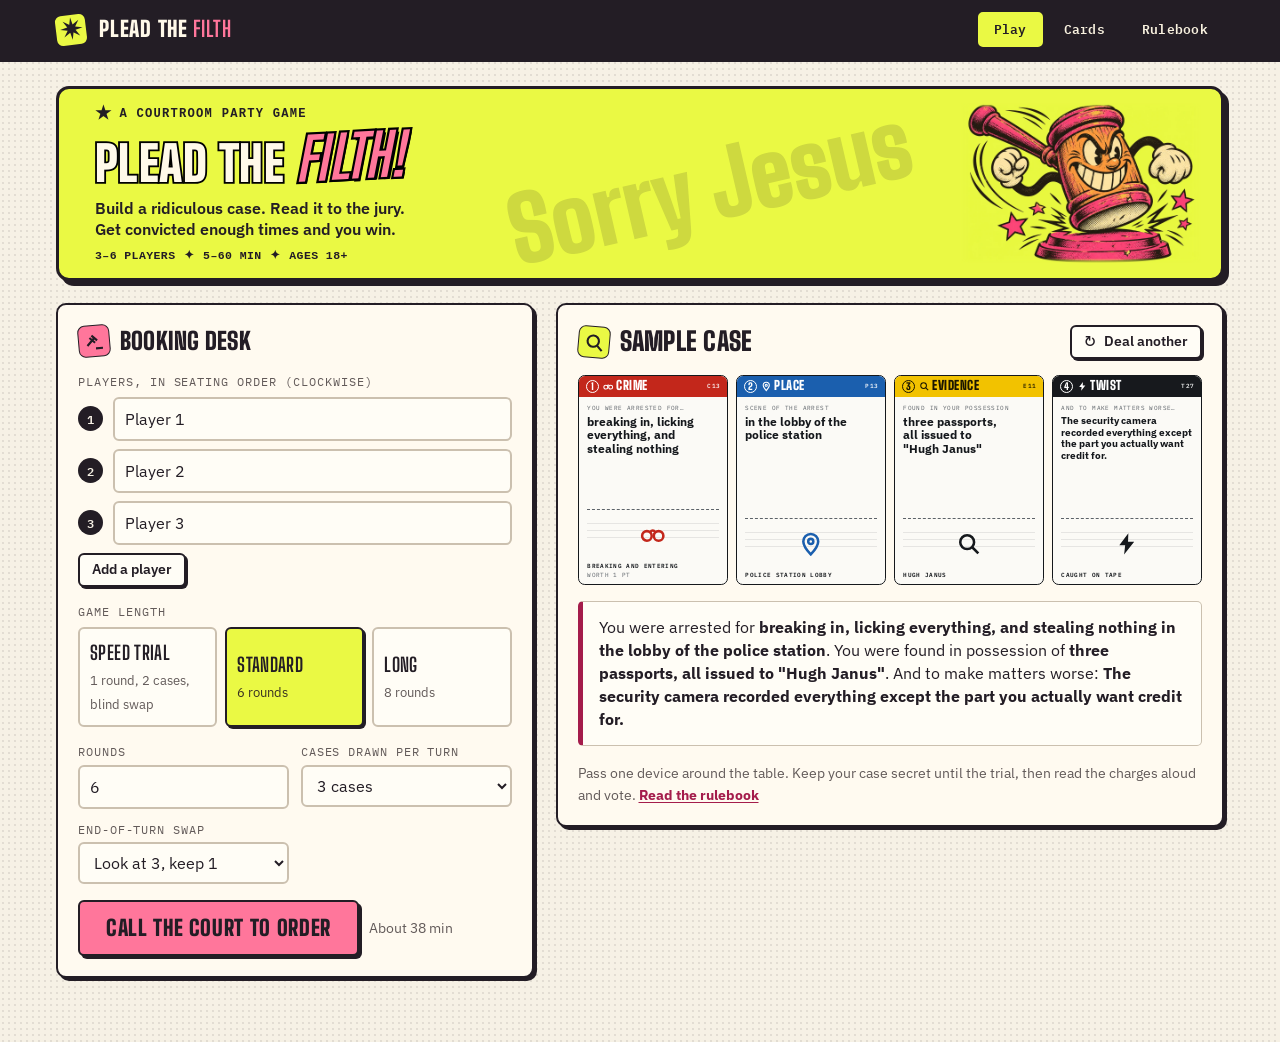
==== commit e2379b0c: "Refreshing the game with all the new features" ====
--- a/index.html
+++ b/index.html
@@ -1,15 +1,8 @@
-<!doctype html>
-<html lang="en">
-<head>
-<meta charset="utf-8">
-<meta name="viewport" content="width=device-width,initial-scale=1,viewport-fit=cover">
-<style>body{margin:0}img{max-width:100%}[hidden]{display:none!important}</style>
-</head>
-<body>
+<!doctype html><html><head><meta charset=utf8><meta name=viewport content="width=device-width,initial-scale=1,viewport-fit=cover"><style>:root{color-scheme:light;box-sizing:border-box;padding-top:env(safe-area-inset-top,0px);padding-bottom:env(safe-area-inset-bottom,0px)}html{scroll-padding-top:env(safe-area-inset-top,0px)}body{margin:0;padding:0;font:14px -apple-system,BlinkMacSystemFont,sans-serif;background:#fff;color:#000}img{max-width:100%}[hidden]:not([hidden=until-found i]){display:none!important}</style></head><body>
 <title>Plead the Filth</title>
 <meta name="claude:viewport-fit-sides" content="cover">
 <link rel="stylesheet" href="https://fonts.googleapis.com/css2?family=Big+Shoulders+Display:wght@700;900&family=IBM+Plex+Mono:wght@400;600&family=IBM+Plex+Sans:wght@400;500;600;700&display=swap">
-<style>
+<style id="game-styles">
 /* Layout: a booking desk. Docket bar on top, the charge sheet centre stage, a docket rail at the side.
    Cards are physical objects, so they keep their own paper and ink in both themes. */
 :root{
@@ -33,6 +26,7 @@
 *{box-sizing:border-box}
 body{background:var(--bg);color:var(--ink);font-family:var(--font-body);font-size:16px;line-height:1.5}
 .wrap{max-width:1200px;margin:0 auto;padding-left:max(16px,env(safe-area-inset-left,0px));padding-right:max(16px,env(safe-area-inset-right,0px))}
+.court-watermark{display:none}
 h1,h2,h3{font-family:var(--font-display);font-weight:900;line-height:1;text-wrap:balance;margin:0;text-transform:uppercase;letter-spacing:.01em}
 p{margin:0}
 button,input,select,textarea{font:inherit;color:inherit}
@@ -178,7 +172,6 @@
 .seatrow .score{font-family:var(--font-display);font-weight:900;font-size:1.5rem;line-height:1;font-variant-numeric:tabular-nums}
 .tags{grid-column:1/-1;display:flex;flex-wrap:wrap;gap:4px}
 .tag{font-family:var(--font-mono);font-size:.66rem;letter-spacing:.06em;text-transform:uppercase;border:1px solid var(--line);padding:1px 6px;color:var(--muted)}
-.tag--judge{background:var(--ink);color:var(--bg);border-color:var(--ink)}
 .tag--role{border-color:var(--accent);color:var(--accent)}
 .tag--used{text-decoration:line-through}
 .rail .btn{margin-top:12px;width:100%}
@@ -259,21 +252,222 @@
   .tabs{margin-left:0}
 }
 
-/* print sheets (standalone copy only) */
+/* Print preview and Letter-size duplex sheets. */
 #print{display:none}
+.psheet--55521 .print-slot{position:relative;aspect-ratio:3.5/2.5}
+.psheet--55521 .card{
+  position:absolute;top:50%;left:50%;width:71.428571%;
+  transform:translate(-50%,-50%) rotate(90deg)
+}
+@media screen{
+  body.print-preview{margin:0}
+  body.print-preview>main,body.print-preview>.bar{display:none}
+  body.print-preview>#print{display:block;padding-block:20px 40px}
+  .print-controls{margin-bottom:20px}
+  .print-controls h1{font-size:2rem}
+  .print-pages{display:grid;gap:20px;justify-items:center}
+  .print-page{width:min(100%,7.5in);margin:0;container-type:inline-size}
+  .print-page figcaption{margin-bottom:6px}
+  .psheet{display:grid;grid-template-columns:repeat(3,minmax(0,1fr));background:white}
+  .psheet--55521{
+    aspect-ratio:8.5/11;grid-template-columns:repeat(2,minmax(0,1fr));
+    gap:2.941176cqw;
+    padding:17.647059% 7.352941%;align-content:start
+  }
+  .psheet .card__in{border-radius:0}
+}
 @media print{
   @page{size:letter;margin:.25in}
-  body{background:#fff}
-  .bar,main{display:none!important}
-  #print{display:block}
-  .psheet{display:grid;grid-template-columns:repeat(3,2.5in);grid-auto-rows:3.5in;gap:0;justify-content:center;break-after:page}
+  body.print-preview{background:#fff;margin:0}
+  body.print-preview>.bar,body.print-preview>main,.print-controls,.print-page figcaption{display:none!important}
+  body.print-preview>#print{display:block;width:auto;max-width:none;margin:0;padding:0}
+  .print-page{margin:0;break-inside:avoid}
+  .print-page + .print-page{break-before:page}
+  .psheet{display:grid;grid-template-columns:repeat(3,2.5in);grid-auto-rows:3.5in;justify-content:center}
   .psheet .card{width:2.5in}
   .psheet .card__in{border-radius:0;border:1px dashed #888;-webkit-print-color-adjust:exact;print-color-adjust:exact}
+  .psheet--55521{
+    grid-template-columns:repeat(2,3.5in);grid-auto-rows:2.5in;
+    gap:.25in;justify-content:start;
+    /* The Letter page already includes a quarter-inch margin. */
+    box-sizing:border-box;height:9.25in;padding:1.25in .375in 0;overflow:clip
+  }
+  .psheet--55521 .card__in{border:0;border-radius:.125in}
+  .psheet--55521 .print-slot{contain:strict;width:3.5in;height:2.5in;break-inside:avoid}
 }
 </style>
 
+<style id="offline-theme" media="screen">
+/* Screen furniture for the court. Printed sheets and card artwork use the original styles. */
+:root {
+  --bg: #f6f1e5;
+  --surface: #fffaf0;
+  --raised: #fffdf6;
+  --ink: #231d25;
+  --muted: #625a59;
+  --line: #cbc0af;
+  --accent: #a41c4b;
+  --accent-ink: white;
+  --night: #231d25;
+  --lime: #eaf944;
+  --pink: #ff769b;
+  --poster-type: Impact, Haettenschweiler, 'Arial Narrow Bold', 'Big Shoulders Display', sans-serif;
+}
+@media (prefers-color-scheme: dark) {
+  :root:not([data-theme="light"]) {
+    --bg: #231f28; --surface: #302832; --raised: #3a303b; --ink: #fff7df;
+    --muted: #d4c7bd; --line: #655764; --accent: #ffa2bd; --accent-ink: #29141e;
+  }
+}
+:root[data-theme="dark"] {
+  --bg: #231f28; --surface: #302832; --raised: #3a303b; --ink: #fff7df;
+  --muted: #d4c7bd; --line: #655764; --accent: #ffa2bd; --accent-ink: #29141e;
+}
+body {
+  background-image: radial-gradient(color-mix(in srgb, var(--ink) 13%, transparent) .65px, transparent .85px);
+  background-size: 6px 6px;
+}
+.court-watermark {
+  display: block;
+  position: absolute;
+  inset: 52% auto auto 56%;
+  z-index: 0;
+  transform: translate(-50%, -50%) rotate(-13deg);
+  font: 900 clamp(2.15rem, 7vw, 6rem)/1 var(--poster-type);
+  white-space: nowrap;
+  color: var(--night);
+  opacity: .14;
+  pointer-events: none;
+  user-select: none;
+}
+.bar {background: var(--night); color: #fff9e9; border-bottom: 3px solid var(--night)}
+.bar .wrap {padding-block: 12px; align-items: center}
+.wordmark {
+  display: inline-flex; align-items: center; gap: .22em; color: inherit; text-decoration: none;
+  font: 900 1.35rem/1 var(--poster-type); letter-spacing: .035em;
+}
+.wordmark b {color: var(--pink)}
+.brand-icon, .section-icon {
+  display: inline-grid; place-items: center; flex: none; color: var(--night);
+}
+.brand-icon {
+  margin-right: .35em; width: 30px; height: 30px; transform: rotate(-7deg);
+  background: var(--lime); border-radius: 6px; font: 900 1.5rem/1 Arial,sans-serif;
+}
+.tabs {gap: 5px}
+.tab {border-radius: 5px; color: #f8f1df; font-weight: 600; text-transform: none; letter-spacing: .02em}
+.tab:hover {color: var(--lime)}
+.tab[aria-current="page"] {background: var(--lime); color: var(--night); border-color: var(--lime)}
+.bar :focus-visible {outline-color: var(--pink)}
+.hero {
+  position: relative;
+  isolation: isolate;
+  display: grid; grid-template-columns: minmax(0,1fr) auto; align-items: center; gap: 8px;
+  border: 3px solid var(--night); border-radius: 13px; overflow: hidden;
+  box-shadow: 5px 5px 0 var(--night); margin-bottom: 22px; background: var(--lime); color: var(--night);
+}
+.hero-copy {
+  align-self: center; position: relative; z-index: 1;
+  padding: 14px 0 14px clamp(16px, 3vw, 36px);
+}
+.hero .hero-kicker {
+  font: 700 .76rem/1.25 var(--font-mono); text-transform: uppercase; letter-spacing: .1em;
+  display: flex; align-items: center; gap: .6em;
+}
+.hero-kicker span {font-size: 1.5em}
+.hero h1 {
+  font: 900 clamp(1.75rem, 3.8vw, 3.35rem)/1 var(--poster-type); letter-spacing: .01em;
+  color: #fff9e9; -webkit-text-stroke: .075em #000; paint-order: stroke fill;
+  margin: .1em 0 .18em;
+}
+.hero h1 strong {
+  display: inline-block; font-size: 1.2em; line-height: 1; font-style: italic;
+  color: var(--pink); -webkit-text-stroke: .075em #000;
+  text-shadow: .038em .038em 0 #000; transform: rotate(-3deg); transform-origin: bottom left;
+}
+.hero .hero-pitch {max-width: 68ch; font-size: .98rem; line-height: 1.35; font-weight: 600}
+.hero-meta {
+  display: flex; flex-wrap: wrap; gap: 6px 0; margin-top: 9px;
+  font: 700 .72rem/1.25 var(--font-mono); text-transform: uppercase; letter-spacing: .035em;
+}
+.hero-meta span + span::before {content: '✦'; margin: 0 .75em}
+.hero-art {display: grid; align-items: center; min-width: 0; padding: 6px 20px 6px 0; position: relative; z-index: 1}
+.hero-art img {
+  display: block; width: clamp(115px, 23vw, 240px); height: auto;
+  mask-image: linear-gradient(to right, transparent, black 4%, black 96%, transparent), linear-gradient(to bottom, transparent, black 3%, black 97%, transparent);
+  mask-composite: intersect;
+}
+.setup {gap: 22px}
+.panel, .sample, .rail, .callout, .casefile, dialog {
+  border: 2px solid var(--ink); border-radius: 10px; background: var(--surface);
+  box-shadow: 3px 3px 0 var(--ink);
+}
+.sample {padding: 20px}
+.sample-head {justify-content: space-between}
+.section-title {display: flex; gap: 10px; align-items: center; font: 900 1.62rem/1 var(--poster-type); text-transform: uppercase}
+.section-icon {width: 32px; height: 32px; background: var(--pink); border: 1.5px solid var(--night); border-radius: 7px; transform: rotate(-5deg)}
+.section-icon svg {width: 21px; height: 21px}
+.sample .section-icon {background: var(--lime); transform: rotate(5deg)}
+.sample .charge {font-size: 1.03rem}
+.sample a, .prose a {color: var(--accent); text-underline-offset: .15em; font-weight: 700}
+.sample .sheet {gap: 8px}
+.charge {background: var(--raised); border: 1px solid var(--line); border-left: 5px solid var(--accent); border-radius: 5px}
+.btn, .preset, .chip, .flag, input[type=text], input[type=number], select, textarea {border-radius: 6px}
+.btn {box-shadow: 2px 2px 0 var(--ink)}
+.btn:not(:disabled):active {transform: translate(1px,1px); box-shadow: none}
+.btn--primary, .btn--primary:hover {
+  background: var(--pink); color: var(--night); border: 2px solid var(--night);
+  box-shadow: 3px 3px 0 var(--night); font-family: var(--poster-type);
+}
+.preset[aria-pressed="true"] {background: var(--lime); color: var(--night); border-color: var(--night); box-shadow: 2px 2px 0 var(--night)}
+.preset[aria-pressed="true"] span {color: #383022}
+.players .seat {background: var(--ink); color: var(--bg); width: 25px; height: 25px; display: grid; place-items: center; border-radius: 50%; font-weight: 600}
+.rail h2 {padding-bottom: 8px; border-bottom: 3px solid var(--accent)}
+.casefile.is-kept {border-color: var(--accent)}
+.stamp {background: var(--raised); border-style: double; border-width: 7px}
+.toolbar {padding-block: 8px}
+.review-pages {display: flex; align-items: center; justify-content: space-between; gap: 8px; margin-bottom: 16px}
+.review-pages .mono {text-align: center}
+summary {cursor: pointer; color: var(--accent); font-weight: 700}
+.chip {border-radius: 20px}
+.chip[aria-pressed="true"] {background: var(--pink); color: var(--night); border-color: var(--night)}
+.hist {background: var(--surface)}
+.hist th {background: var(--ink); color: var(--bg)}
+.toc {padding: 12px; background: var(--surface); border: 2px solid var(--ink); border-radius: 8px}
+.prose {padding: clamp(14px,3vw,30px); background: var(--surface); border: 2px solid var(--ink); border-radius: 10px}
+dialog::backdrop {background: rgb(26 12 25 / .78)}
+@media (max-width: 650px) {
+  main {padding-top: 16px}
+  .bar .wrap {gap: 8px; justify-content: space-between}
+  .hero {margin-bottom: 16px}
+  .hero-art {padding-right: 8px}
+  .hero .hero-kicker {font-size: .6rem}
+  .hero .hero-pitch {font-size: .88rem}
+  .hero-meta {font-size: .62rem}
+  .hero-meta span + span::before {margin: 0 .35em}
+  .wordmark {font-size: 1rem}
+  .brand-icon {width: 24px; height: 24px}
+  .tab {padding: 6px 8px}
+  .panel, .sample {padding: 15px}
+}
+@media (max-width: 480px) {
+  .hero {grid-template-columns: minmax(0,1fr) auto; gap: 0 4px}
+  .hero-copy {display: contents}
+  .hero-copy > * {position: relative; z-index: 1}
+  .hero .hero-kicker {grid-column: 1/-1; margin: 9px 12px 0}
+  .hero h1 {grid-column: 1; grid-row: 2; align-self: center; padding-left: 12px; font-size: clamp(1.42rem,5.7vw,1.85rem)}
+  .hero-art {grid-column: 2; grid-row: 2; padding: 4px}
+  .hero .hero-pitch, .hero-meta {grid-column: 1/-1; margin: 3px 12px; max-width: none}
+  .hero-meta {margin-bottom: 10px}
+  .brand-icon {display: none}
+  .tabs {gap: 0}
+  .tab {padding: 6px}
+}
+
+</style>
+<link rel="stylesheet" href="assets/courtroom.css" media="screen" onload="document.getElementById('offline-theme').disabled=true">
 <header class="bar"><div class="wrap">
-  <div class="wordmark">Plead the <s>Fifth</s> <b>Filth</b></div>
+  <a class="wordmark" href="#play" data-tab="play" aria-label="Plead the Filth home"><span class="brand-icon" aria-hidden="true">✷</span> Plead the <b>Filth</b></a>
   <nav class="tabs" aria-label="Sections">
     <button class="tab" data-tab="play" id="tab-play">Play</button>
     <button class="tab" data-tab="cards" id="tab-cards">Cards</button>
@@ -298,7 +492,7 @@
       <div class="row" style="margin-left:auto">
         <button class="btn btn--sm" data-action="toggle-table" id="btn-toggle-table">Table view</button>
         <button class="btn btn--sm" data-action="open-io" id="btn-open-io">Export / import</button>
-        <button class="btn btn--sm" data-action="print" id="btn-print" hidden>Print sheets</button>
+        <button class="btn btn--sm" data-action="print" id="btn-print">Print sheets</button>
       </div>
     </div>
     <div id="deck-problems" role="alert"></div>
@@ -323,23 +517,21 @@
 
         <section id="r-pitch">
           <h2>1. Core idea</h2>
-          <p class="lede">Plead the Filth is a party game for 3 to 6 adults about building the worst arrest report ever written. A <strong>case</strong> is four cards read as one sentence: a Crime, a Place, a piece of Evidence and a Twist. On your turn you secretly deal yourself three cases, keep the one you think is the most ridiculous, and may swap one of its cards for something worse. When everyone has built a case, the court goes to trial. Every case is revealed and read out, and the players, acting as prosecutors, vote for the most outrageous one. Its owner is convicted, wins the round and keeps the Crime card for their rap sheet.</p>
-          <p><strong>Win condition:</strong> the player with the most convictions (Crime cards on their rap sheet) after the last round wins. A tie for first is settled by a Supreme Court showdown.</p>
-          <p class="note">3 to 6 players · ages 18+ · about 5 minutes (one speed round) to 60 minutes (long game) · 81 cards. "Plead the Filth" is a working title. Check it for trademark conflicts before printing.</p>
+          <p class="lede">Plead the Filth is a party game for 3 to 6 adults about building the worst arrest report ever written. A <strong>case</strong> is four cards read as one sentence: a Crime, a Place, a piece of Evidence and a Twist. On your turn you secretly deal yourself three cases, keep the one you think is the most ridiculous, and may swap one of its cards for something worse. When everyone has built a case, the court goes to trial. Every case is revealed and read out, and the players, acting as prosecutors, vote for the most outrageous one. The owner of each top-voted case gets one conviction.</p>
+          <p><strong>Win condition:</strong> the player with the most convictions (Crime cards on their rap sheet) after the last round wins. Players tied for first share the win.</p>
+          <p class="note">3 to 6 players · ages 18+ · about 5 minutes (one speed round) to 60 minutes (long game).</p>
         </section>
 
         <section id="r-rules">
           <h2>2. Full rules</h2>
           <h3>What is in the box</h3>
           <ul>
-            <li>80 scenario cards in four decks of 20: Crime, Place, Evidence, Twist.</li>
-            <li>1 Gavel card. Whoever holds it is the Judge.</li>
+            <li>120 scenario cards across four decks of 30: Crime, Place, Evidence and Twist.</li>
           </ul>
           <h3>Setup</h3>
           <ol>
             <li>Shuffle each deck on its own. Put the four decks face down in a row in reading order: Crime, Place, Evidence, Twist. Leave room for a discard pile next to each.</li>
-            <li>The player who was most recently pulled over, fined or arrested takes the Gavel and is the first Judge. If nobody will admit to anything, the youngest player takes it.</li>
-            <li>Agree how many rounds to play, using the table below.</li>
+            <li>Agree how many rounds to play, using the table below. Pick a first player and move the starting seat one place clockwise each round.</li>
           </ol>
           <div class="scroll"><table class="hist" style="max-width:560px">
             <thead><tr><th>Players</th><th>Standard game</th><th>Long game</th><th>Time</th></tr></thead>
@@ -355,7 +547,6 @@
           <h3>Words used in these rules</h3>
           <dl>
             <dt>Case</dt><dd>One card from each deck, read in order as a sentence: "You were arrested for <em>[Crime]</em> <em>[Place]</em>. You were found in possession of <em>[Evidence]</em>. And to make matters worse: <em>[Twist]</em>."</dd>
-            <dt>Judge</dt><dd>Whoever holds the Gavel. The Judge builds a case like everyone else, but takes their turn last, calls the vote and breaks ties.</dd>
             <dt>Prosecutors</dt><dd>Everyone, during the trial. Each player reads out the case of the player on their right, and every player votes.</dd>
           </dl>
 
@@ -363,7 +554,7 @@
           <p>A round has two phases. First every player builds a case, one turn each. Then all the cases go on trial together.</p>
 
           <h3>Phase one: building cases</h3>
-          <p>The player on the Judge's left takes the first turn. Play passes to the left, so the Judge goes last. Keep your cards hidden from the other players the whole time.</p>
+          <p>Start with the first player for this round, then go clockwise. Keep your cards hidden from the other players the whole time.</p>
           <ol>
             <li><strong>Deal three cases.</strong> Deal yourself three rows of four cards face down in front of you, one card from each deck per row. Each row is a case. Look at your rows without showing anyone.</li>
             <li><strong>Keep one case.</strong> Pick up the row you think is the most ridiculous. You must keep it exactly as dealt: you cannot move cards between rows. The other two rows go face down onto their discard piles.</li>
@@ -373,63 +564,53 @@
 
           <h3>Phase two: the trial</h3>
           <ol>
-            <li>When every player has built a case, the trial begins with the player on the Judge's left and goes left.</li>
+            <li>When every player has built a case, the trial follows the same order.</li>
             <li>Each player in turn lays their case face up. The player on their left reads it out as one sentence, like a prosecutor reading the charges. The owner offers no defence. Laughing, groaning and booing are encouraged.</li>
-            <li>When every case has been read, the Judge counts "three, two, one, verdict." On "verdict" every player points at the most ridiculous case. You cannot point at your own.</li>
-            <li>The case with the most votes is found <strong>Guilty</strong>. Its owner wins the round and keeps the Crime card face up in front of them, on their rap sheet. It is worth 1 point. The other three cards of that case are discarded.</li>
-            <li>Everyone else discards their whole case.</li>
-            <li>The convicted player takes the Gavel and is the Judge for the next round. If they already hold it, they keep it.</li>
+            <li>When every case has been read, every player casts one vote for the funniest case. You cannot vote for your own. In person, point at the same time on a count of three.</li>
+            <li>The case with the most votes is found <strong>Guilty</strong>. Record one conviction and its Crime card name on the owner&rsquo;s rap sheet.</li>
+            <li>Discard all the cases after scoring.</li>
           </ol>
 
           <h3>Ties in a vote</h3>
-          <p>The Judge's vote breaks the tie. Of the tied players, whoever the Judge is pointing at wins. If the Judge is pointing at someone who is not in the tie, the Judge points again at one of the tied players. The Judge can never rule for themself, so a Judge who is part of a tie always loses it.</p>
+          <p>When multiple cases tie for the most votes, each of their owners earns one conviction.</p>
 
           <h3>What each card does</h3>
           <dl>
-            <dt>Crime (20 cards)</dt><dd>What you did. Read first, after "You were arrested for". The only card worth points: the round's winner keeps theirs on their rap sheet as 1 point.</dd>
-            <dt>Place (20 cards)</dt><dd>Where it happened. Read straight after the Crime so the two form one phrase.</dd>
-            <dt>Evidence (20 cards)</dt><dd>What the police found on you. Read after "You were found in possession of".</dd>
-            <dt>Twist (20 cards)</dt><dd>The detail that makes it worse. Read last, after "And to make matters worse".</dd>
-            <dt>The Gavel (1 card)</dt><dd>Marks the Judge. The Judge builds last, calls the vote, and breaks ties, but never in their own favour. It passes to each round's winner, which makes it a small handicap on whoever is ahead.</dd>
+            <dt>Crime</dt><dd>What you did. Read first, after "You were arrested for". The only card worth points: each convicted player records 1 point on their rap sheet.</dd>
+            <dt>Place</dt><dd>Where it happened. Read straight after the Crime so the two form one phrase.</dd>
+            <dt>Evidence</dt><dd>What the police found on you. Read after "You were found in possession of".</dd>
+            <dt>Twist</dt><dd>The detail that makes it worse. Read last, after "And to make matters worse".</dd>
           </dl>
           <p><strong>Strike it from the record.</strong> This is a filthy game and some cards will land badly with some tables. Any player can ask for any card to be struck at any time, with no explanation needed. Discard it and replace it with the top card of the same deck. This does not count as your swap.</p>
-          <p><strong>Empty deck.</strong> If a deck runs out, shuffle its discard pile to make a new one. Rap sheets stay with their owners.</p>
+          <p><strong>Empty deck.</strong> If a deck runs out, shuffle its discard pile to make a new one. Keep each player&rsquo;s rap sheet as a written score.</p>
 
           <h3>End of the game and scoring</h3>
-          <p>The game ends after the agreed number of rounds. Each Crime card on your rap sheet is 1 point. Most points wins.</p>
-          <h3>Tiebreaker: the Supreme Court</h3>
-          <ol>
-            <li>The players tied for first are the finalists. Each takes one more turn as normal, starting with the finalist nearest the Judge's left: three cases, keep one, one swap.</li>
-            <li>The finalists' cases go on trial as normal. With two finalists, only the other players vote. With three or more finalists, everyone votes, for a finalist other than themself.</li>
-            <li>A tied vote is broken by the Judge in the usual way. The winner of the showdown wins the game.</li>
-          </ol>
+          <p>The game ends after the agreed number of rounds. Each Crime card on your rap sheet is 1 point. The player with the most points wins. Players tied for first share the win.</p>
         </section>
 
         <section id="r-cards">
           <h2>3. Complete card list</h2>
-          <p><span id="count-line">81 cards: four decks of 20 and one Gavel.</span> The cards are kept in the <code>cards</code> folder, one file per deck, and this table always shows the current wording, including any edits made in the Cards tab.</p>
-          <div class="scroll" id="rules-table"></div>
+          <p><span id="count-line"></span> The list includes your edits from the Cards tab.</p>
+          <details><summary>Browse the complete card list</summary><div class="scroll" id="rules-table"></div></details>
         </section>
 
         <section id="r-balance">
           <h2>4. Balance check</h2>
           <h3>Why no card or strategy dominates</h3>
           <ul>
-            <li><strong>Cards are prompts, not powers.</strong> Points only come from votes. No card scores, blocks or steals, so there is nothing to draft or hoard. Four independent decks give <span id="combo-count">160,000</span> possible cases.</li>
+            <li><strong>Cards are prompts, not powers.</strong> Points only come from votes. No card scores, blocks or steals, so there is nothing to draft or hoard. Four independent decks give <span id="combo-count"></span> possible cases.</li>
             <li><strong>Everyone gets the same choices.</strong> Each turn you see three cases and, with the swap, three more options for one card. A bad draw costs less than in a one-case game, because you choose the best of three and can fix its weakest card.</li>
             <li><strong>Cases stay hidden until the trial.</strong> Nobody can see another case and react to it, so going earlier or later in a round gives no information advantage.</li>
-            <li><strong>The leader carries the Gavel.</strong> The last winner is the Judge, and the Judge cannot win a tie. With three players voting at random, the Judge wins about 25% of rounds and the other two about 37.5% each. Building last gives no advantage, so this is a plain catch-up rule.</li>
             <li><strong>Voting is simultaneous.</strong> Pointing on a count stops players from piling onto whoever is already winning the vote.</li>
           </ul>
           <h3>Likely problem spots</h3>
           <ul>
             <li><strong>The cards carry all the humour.</strong> With no spoken defence, a round is only as funny as the cases on the table. Weak cards matter much more than before, and so does how the four decks chain into a sentence. This is the first thing to watch in playtesting.</li>
             <li><strong>Waiting for your turn.</strong> Turns are private and one at a time, so with six players you wait through five turns before the trial. If this drags, try the simultaneous building variant in the playtest plan.</li>
-            <li><strong>Cards repeat quickly.</strong> Each turn uses three to six cards from each 20-card deck. At five or six players a single round goes through a whole deck, so the same card can show up twice in one trial. Fewer cases per turn, or a blind swap, slows this down.</li>
+            <li><strong>Repeat draws.</strong> A long game or a smaller print selection can reach the discard pile. Fewer cases per turn or a blind swap will stretch each shuffle further.</li>
             <li><strong>Slow turns.</strong> Comparing three cases and then three swap options can take a while for some players. Watch the average turn time on the end screen.</li>
-            <li><strong>One player wins everything.</strong> A player with a better eye for the cards can run away with it. The Gavel handicap softens this. If it is still lopsided, see the playtest knobs.</li>
+            <li><strong>One player wins everything.</strong> A player with a better eye for the cards can run away with it. If playtests are consistently lopsided, see the playtest knobs.</li>
             <li><strong>Vote trading at three players.</strong> Two players can agree never to vote for the leader. Simultaneous pointing makes this awkward but not impossible. Treat it as a table-manners issue.</li>
-            <li><strong>The Gavel may feel like a punishment.</strong> A Judge who ties loses every time. If playtesters resent it, pass the Gavel to the left each round instead of to the winner.</li>
             <li><strong>Cards that bring their own prop.</strong> Some Crimes already contain an object (the dildo, the bouncy castle, the megaphone). With an Evidence card on top that is usually funnier, but watch whether those cases get kept or passed over.</li>
             <li><strong>The darkest cards.</strong> Cannibalism, the corpse and the burial kit will split tables. The strike rule exists for this. Track which cards get struck.</li>
           </ul>
@@ -437,13 +618,13 @@
 
         <section id="r-example">
           <h2>5. Example round</h2>
-          <p>Three players sit clockwise: Maya, Dev, Rosa. Maya holds the Gavel, so she is the Judge. Dev is on her left and goes first.</p>
+          <p>Three players sit clockwise: Maya, Dev, Rosa. Dev is the starting player for this round.</p>
           <ol>
             <li><strong>Dev's turn.</strong> Dev deals himself three rows of four cards and looks at them. Case 2 is the strongest: offering handjobs in exchange for chicken nuggets, at a nursing home bingo night, a cooler labeled "NOT ORGANS", and he was stone-cold sober. He keeps it and discards the other two rows. The Twist feels flat, so he swaps it: he discards it, looks at the top three Twist cards, keeps "Your mom was there the whole time, cheering you on," and discards the other two. He hides his case.</li>
             <li><strong>Rosa's turn.</strong> Rosa deals her three cases. Case 1 is joyriding a stolen hearse with the casket still in the back, at the altar midway through her own wedding vows, holding somebody else's prosthetic leg, and she live-streamed it to 40,000 viewers. She likes it as it is, keeps it, and does not swap.</li>
-            <li><strong>Maya's turn.</strong> As Judge she goes last. She keeps a case with a meth lab in a bouncy castle, live on the local morning news, and a heavily sedated swan. She swaps the Twist for a sexy Abraham Lincoln costume.</li>
+            <li><strong>Maya's turn.</strong> She keeps a case with a meth lab in a bouncy castle, live on the local morning news, and a heavily sedated swan. She swaps the Twist for a sexy Abraham Lincoln costume.</li>
             <li><strong>The trial.</strong> Dev lays his case down first and Rosa, on his left, reads it out. Then Rosa's case, read by Maya. Then Maya's, read by Dev. Nobody explains anything.</li>
-            <li><strong>The verdict.</strong> Maya counts down. Dev points at Rosa. Rosa points at Maya. Maya points at Rosa. Rosa has two votes and is Guilty. She keeps her Grand Theft Hearse card on her rap sheet, discards the rest of her case, and takes the Gavel. Dev and Maya discard their cases. In round 2 Rosa is the Judge and builds last. Maya, on her left, goes first.</li>
+            <li><strong>The verdict.</strong> Dev votes for Rosa. Rosa votes for Maya. Maya votes for Rosa. Rosa wins with two votes and records one conviction for Grand Theft Hearse. All cases are discarded. Rosa takes the first turn in round 2.</li>
           </ol>
         </section>
 
@@ -459,14 +640,10 @@
             <dt>Can I talk about my case before the trial?</dt><dd>You can talk all you like, but you cannot show it to anyone.</dd>
             <dt>Can I explain my case at the trial?</dt><dd>No. The case speaks for itself. Reactions are fine.</dd>
             <dt>Someone pointed at their own case, or did not point.</dt><dd>That vote does not count. Have them point again.</dd>
-            <dt>Three players, one vote each.</dt><dd>It is a three-way tie. The Judge's vote decides it, so whoever the Judge pointed at wins.</dd>
-            <dt>The Judge is one of the tied players.</dt><dd>The Judge cannot win a tie. If one other player is tied with them, that player wins. If several are, the Judge's vote picks between them.</dd>
-            <dt>The Judge voted for someone who is not in the tie.</dt><dd>The Judge points again, at one of the tied players other than themself. This can only happen with four or more players.</dd>
-            <dt>The round's winner already holds the Gavel.</dt><dd>They keep it.</dd>
+            <dt>Three players, one vote each.</dt><dd>Each player earns one conviction.</dd>
             <dt>What happens to the winner's other cards?</dt><dd>The winner keeps only the Crime. The Place, Evidence and Twist are discarded.</dd>
-            <dt>Two finalists in the Supreme Court, and the jury vote is tied.</dt><dd>The Judge breaks it as usual. If the Judge is one of the finalists, the other finalist wins.</dd>
             <dt>A card makes someone at the table uncomfortable.</dt><dd>Strike it. Discard it and replace it from the same deck, no questions asked. It does not use up your swap.</dd>
-            <dt>Someone has to leave mid-game.</dt><dd>Set their rap sheet aside and keep playing if three or more remain. If they held the Gavel, it goes to the player on their left.</dd>
+            <dt>Someone has to leave mid-game.</dt><dd>Set their rap sheet aside and keep playing if three or more remain.</dd>
             <dt>Can two people play?</dt><dd>No. With only two cases there is nobody to break the deadlock: each player would always vote for the other.</dd>
           </dl>
         </section>
@@ -486,7 +663,7 @@
               <li><strong>Name and point value.</strong> Bottom strip. Card name on the left. Crime cards also show "Worth 1 pt" on the right, because the round's winner keeps theirs on their rap sheet.</li>
             </ol>
           </div>
-          <p><strong>Backs.</strong> Each deck has its own back in the deck colour, with the icon, the deck name and the reading-order number, so the four decks can be sorted and laid out in order without turning them over. The Gavel card uses the same front layout with rules text in place of the effect text and no art window.</p>
+          <p><strong>Backs.</strong> Each deck has its own back in the deck colour, with the icon, the deck name and the reading-order number, so the four decks can be sorted and laid out in order without turning them over.</p>
           <div class="sheet" id="backs-demo" style="max-width:560px"></div>
         </section>
 
@@ -510,7 +687,6 @@
           <h3>Game 3: is it fair?</h3>
           <ul>
             <li>How many rounds end in a tie? More than one in three is too many.</li>
-            <li>Does the Judge feel punished? Does the same player hold the Gavel all game?</li>
             <li>Is the final score close, and did the last round matter?</li>
             <li>Did the same card show up twice in one trial?</li>
           </ul>
@@ -526,10 +702,9 @@
               <tr><td></td><td>Defence</td><td>None</td><td>30-second spoken defence before the vote</td></tr>
               <tr><td></td><td>Rounds</td><td>Standard</td><td>Long game (+1 or +2 rounds)</td></tr>
               <tr><td>Unfair: one player runs away</td><td>Rap sheet value</td><td>1 pt each</td><td>Final round worth 2</td></tr>
-              <tr><td>Unfair: Judge feels punished</td><td>Gavel passes to</td><td>The winner</td><td>The player on the left</td></tr>
               <tr><td>Unfair: bad draws decide rounds</td><td>Swap</td><td>Look at 3, keep 1</td><td>Two swaps per turn</td></tr>
               <tr><td>Too many ties</td><td>Scoring</td><td>Winner takes 1</td><td>1 point per vote received</td></tr>
-              <tr><td>Cards repeat too soon</td><td>Cases per turn</td><td>3</td><td>2; or an expansion, since 20 per deck is the cap</td></tr>
+              <tr><td>Cards repeat too soon</td><td>Cases per turn</td><td>3</td><td>Try 2 cases per turn.</td></tr>
             </tbody>
           </table></div>
           <p class="note">Change one number per game so you can tell what made the difference. Rounds, cases per turn and the swap can all be changed on the setup screen. The simultaneous variant: everyone deals their three cases at the same time, then players swap one at a time going left.</p>
@@ -547,7 +722,6 @@
     <option value="place">Deck file: cards/place.js</option>
     <option value="evidence">Deck file: cards/evidence.js</option>
     <option value="twist">Deck file: cards/twist.js</option>
-    <option value="special">Deck file: cards/special.js</option>
     <option value="json">Review backup (JSON)</option>
   </select></label>
   <p class="note" id="io-help" style="margin-bottom:10px"></p>
@@ -559,14 +733,32 @@
     <button class="btn btn--sm btn--ghost" data-action="io-close" id="btn-io-close" style="margin-left:auto">Close</button>
   </div>
 </dialog>
-<div id="print"></div>
-
+<section class="wrap" id="print" aria-labelledby="print-title">
+  <div class="panel stack print-controls">
+    <h1 id="print-title" tabindex="-1">Print sheets</h1>
+    <label class="field"><span>Paper layout</span><select id="print-layout">
+      <option value="55521">Desktop Supplies 55521 · 6 perforated cards per sheet</option>
+      <option value="plain">Plain Letter cardstock · 9 cards per sheet</option>
+    </select></label>
+    <p id="print-count"></p>
+    <p class="note">Use Letter paper, portrait orientation and 100% scale. For double-sided printing, flip on the long edge. Turn off headers and footers.</p>
+    <p class="note" id="print-alignment">Print pages 1–2 on plain paper first and hold them against the perforations to check your printer’s alignment.</p>
+    <p class="note" id="print-embedded" hidden>If the print dialog is blocked in this preview, download the sheets and open the file in your browser. If the download is also blocked, use the preview’s Download button to open the game as its own browser page.</p>
+    <div class="row">
+      <button class="btn btn--primary" data-action="print-now">Print / Save as PDF</button>
+      <button class="btn" data-action="print-download">Download sheets</button>
+      <button class="btn btn--ghost" data-action="print-close">Back to cards</button>
+    </div>
+  </div>
+  <div class="print-pages" id="print-pages"></div>
+</section>
+
+<script type="application/json" id="offline-game">{"decks":{"crime":["\nC01 | Practicing Medicine Without a License | giving out free, unrequested prostate exams\nC02 | Indecent Exposure | helicoptering your junk at strangers \"as a greeting\"\nC03 | Grand Theft Hearse | joyriding a stolen hearse with the casket still in the back\nC04 | Drunk and Disorderly | getting blackout drunk and losing a fistfight to your own reflection\nC05 | Solicitation | offering handjobs in exchange for chicken nuggets\nC06 | Narcotics Fraud | selling your grandfather's ashes as \"premium Colombian cocaine\"\nC07 | Lewd Conduct | having a loud, sloppy threesome\nC08 | Assaulting an Officer | slapping a police horse across the face with a 14-inch dildo\nC09 | Arson | setting your ex's car on fire \"for closure\"\nC10 | Impersonating Clergy | posing as a priest just to hear the filthy confessions\nC11 | Public Defecation | taking a slow dump while holding eye contact with a security guard\nC12 | Abuse of a Corpse | puppeteering your dead uncle's body to cash his pension check\nC13 | Breaking and Entering | breaking in, licking everything, and stealing nothing\nC14 | Manufacturing Narcotics | running a meth lab out of a bouncy castle\nC15 | Driving Under the Influence | crashing a mobility scooter while tripping balls on mushrooms\nC16 | Bribery | trying to pay off a cop with an aggressively bad lap dance\nC17 | Resisting Arrest | stripping naked and greasing yourself up so the cops couldn't hold on\nC18 | Disturbing the Peace | screaming your safe word through a megaphone for 45 minutes\nC19 | Unlicensed Business | selling your own sperm out of a beer cooler\nC20 | Cannibalism | hosting a barbecue where the \"pulled pork\" turned out to be your landlord\nC21 | Urn and Learn | snorting your ex's ashes to see if you could finally get them to come\nC22 | Union Busting | trying to pay a stripper in exposure\nC23 | Marriage Fraud | marrying a sex doll for the dental insurance\nC24 | Public Intoxication | getting so drunk you offered to hold your own hair\nC25 | Grand Theft Laundry | stealing a full laundry cart just to sniff one pair of briefs\nC26 | Perjury | swearing on your mother's life that the rash was from a hot tub\nC27 | Zoning Violation | declaring your crotch a tax-free enterprise zone\nC28 | Conduct Unbecoming | taking a shit in a champagne bucket and asking for ice\nC29 | False Imprisonment | handcuffing yourself to the wrong person and losing the key\nC30 | Wire Fraud | selling your sex tape as a home workout video\n"],"place":["\nP01 | Grandma's Funeral | at your grandmother's open-casket funeral\nP02 | Your Own Wedding | at the altar, midway through your own wedding vows\nP03 | ICU Waiting Room | in the ICU waiting room\nP04 | Bingo Night | at a nursing home bingo night\nP05 | Moving Rideshare | in the back seat of a moving rideshare\nP06 | Nudist Retirement Village | at a nudist retirement community\nP07 | Support Group | in the sharing circle at a sex addiction support group\nP08 | Easter Mass | in the front pew during Easter Mass\nP09 | Your Intervention | at your own intervention\nP10 | Transatlantic Flight | in the aisle of a full flight, somewhere over the Atlantic\nP11 | Parents' Basement | at a swingers' party in your parents' basement\nP12 | Frozen Foods | in the frozen food aisle of a 24-hour supermarket at 4 a.m.\nP13 | Police Station Lobby | in the lobby of the police station\nP14 | Lunch Buffet | at a strip club's all-you-can-eat lunch buffet\nP15 | Anger Management | at your court-ordered anger management class\nP16 | Festival Porta-Potty | inside a music festival porta-potty with four other people\nP17 | Fertility Clinic | in the waiting room of a fertility clinic\nP18 | Class Reunion | on stage at your 20-year high school reunion\nP19 | Morning News | live on the local morning news\nP20 | This Courtroom | in this very courtroom, twenty minutes ago\nP21 | Divorce Mediation | at your own divorce mediation\nP22 | Hole in One | on the eighteenth green during a charity golf tournament\nP23 | Half-Time Show | on the fifty-yard line during the halftime show\nP24 | Communion Line | at the front of the line for communion\nP25 | Double Booking | in a motel room rented by the hour\nP26 | Exit Interview | in a glass conference room during your exit interview\nP27 | County Fair | in the pie tent at the county fair\nP28 | No Wake Zone | on a pontoon boat full of off-duty cops\nP29 | Meet the Parents | at brunch with your new partner's parents\nP30 | Customer Service | at the returns counter on the day after Christmas\n"],"evidence":["\nE01 | The Duffel Bag | a duffel bag of used condoms, not all of them yours\nE02 | The Toe | a human toe in a sandwich bag\nE03 | Not Organs | a cooler labeled \"NOT ORGANS\"\nE04 | Sedated Swan | a heavily sedated swan\nE05 | The Extinguisher | a strap-on the size of a fire extinguisher\nE06 | Bitten Brick | a brick of cocaine with a bite taken out of it\nE07 | Boss's Underwear | your boss's underwear, still warm\nE08 | Self-Portrait | a sex doll with a photo of your own face taped to it\nE09 | Bucket of Lube | a five-gallon bucket of lube, half empty\nE10 | The Snack Jar | an urn you kept calling \"the snack jar\"\nE11 | Hugh Janus | three passports, all issued to \"Hugh Janus\"\nE12 | The Collection | a mason jar of pubic hair, labeled by donor\nE13 | Frozen Turkey | a frozen turkey with a suspiciously well-used hole in it\nE14 | Six Positives | six positive pregnancy tests, none of them yours\nE15 | Burial Kit | a shovel, a tarp, and a bag of quicklime\nE16 | Full Capacity | an adult diaper at full capacity\nE17 | Buzzing Raccoon | a taxidermied raccoon with a vibrator sewn inside\nE18 | Spare Leg | somebody else's prosthetic leg\nE19 | The List | a handwritten list titled \"People Who Deserve It\"\nE20 | Officer's Pants | a police officer's badge, taser, and pants\nE21 | Bless This Mess | a Bible with one page stuck to a condom wrapper\nE22 | Three's a Crowd | a motel receipt for one room, two adults, and a livestock surcharge\nE23 | Stripped for Parts | a strap-on with a rental sticker and forty minutes left on the meter\nE24 | Limited Edition | a commemorative butt plug bearing the mayor's likeness\nE25 | Physical Copy | a blood-spattered copy of a book called So You've Shit Yourself\nE26 | Family Discount | a coupon for a vasectomy with \"bring a friend\" written on the back\nE27 | Black Box | a voice recorder containing seventeen seconds of grunting and an air fryer beep\nE28 | Biohazard | a pair of wet leather chaps sealed in a bag of dry rice\nE29 | Exhibit DD | a bra with a single glass eye rolling around in each cup\nE30 | Passport Control | a passport stamped \"DEPORTED\" and a handwritten apology to a goat\n"],"twist":["\nT01 | The Sock | You were wearing nothing but a single sock, and it wasn't on your foot.\nT02 | Repeat Offender | You were already out on bail for doing this exact thing.\nT03 | Going Viral | You live-streamed the entire thing to 40,000 viewers.\nT04 | Bad Breakup | The arresting officer is your ex. It did not end well.\nT05 | Proud Mom | Your mom was there the whole time, cheering you on.\nT06 | First Date | You were on a first date. They're sitting in the gallery today.\nT07 | Ghost Mode | You were so high on ketamine you thought you were a ghost.\nT08 | Kink Unlocked | You visibly enjoyed being handcuffed. A lot.\nT09 | Honest Abe | You were dressed as a sexy Abraham Lincoln.\nT10 | No Remorse | When they read you your rights, you winked and said, \"I'd do it again.\"\nT11 | Unrelated Corpse | There was a dead body nearby that you insist is \"unrelated.\"\nT12 | Five Days Up | You'd been awake for five days on nothing but gas-station boner pills.\nT13 | Snitch Granny | Your 84-year-old grandmother was your accomplice, and she's already snitched.\nT14 | At Attention | You were visibly, undeniably aroused the entire time. You still are.\nT15 | On the Clock | You were in uniform and on the clock as a county health inspector.\nT16 | Squad Car Surprise | You shat in the back of the squad car and blamed the officer.\nT17 | Glitter and Blood | You were covered head to toe in glitter and a blood type that isn't yours.\nT18 | Stone-Cold Sober | You were stone-cold sober. Every test came back clean.\nT19 | Self-Report | You called 911 on yourself, just to brag.\nT20 | Conflict of Interest | You slept with this judge's spouse last week, and the judge knows.\nT21 | Employee Discount | The arresting officer recognized you from your OnlyFans and asked for a refund.\nT22 | Clean Record | You had just passed a background check to become a life coach.\nT23 | Innies and Outies | You asked for a cavity search. The officer asked you to stop calling it foreplay.\nT24 | Coming Soon | Your lawyer told you to look remorseful. You made your orgasm face.\nT25 | Jury of Your Peers | Three jurors know your safe word. You only recognize two of them.\nT26 | Medical Emergency | You tried to fake a seizure. Your smartwatch logged it as a personal best.\nT27 | Caught on Tape | The security camera recorded everything except the part you actually want credit for.\nT28 | Bad Timing | Your dad called during the arrest to ask if you were still coming to Bible study.\nT29 | Court Clothes | You put on your most respectable suit. It still had tearaway trousers.\nT30 | Damage Waiver | You thought the insurance would cover it. The adjuster quit halfway through the photographs.\n"]},"gavelImage":"[data-uri]"}</script>
 <script>window.PleadTheFilth={decks:{},deck(k,t){(this.decks[k]=this.decks[k]||[]).push(t)}};</script>
 <script src="cards/crime.js"></script>
 <script src="cards/place.js"></script>
 <script src="cards/evidence.js"></script>
 <script src="cards/twist.js"></script>
-<script src="cards/special.js"></script>
 
 <script>
 (function(){
@@ -588,17 +780,17 @@
   crime:{key:'crime',name:'Crime',order:1,lead:'You were arrested for…',points:'Worth 1 pt',type:'Scenario'},
   place:{key:'place',name:'Place',order:2,lead:'Scene of the arrest',type:'Scenario'},
   evidence:{key:'evidence',name:'Evidence',order:3,lead:'Found in your possession',type:'Scenario'},
-  twist:{key:'twist',name:'Twist',order:4,lead:'And to make matters worse…',type:'Scenario'},
-  gavel:{key:'gavel',name:'Gavel',order:'',lead:'Judge marker',type:'Role marker'}
+  twist:{key:'twist',name:'Twist',order:4,lead:'And to make matters worse…',type:'Scenario'}
 };
 const PLAY_DECKS=['crime','place','evidence','twist'];
 /* The cards live in cards/*.js, one file per deck, written for people to edit.
    Each file calls PleadTheFilth.deck("<deck>", `<one card per line>`).
    tools/build.mjs parses them the same way; keep the two parsers in step. */
-const DECK_FILE={crime:'crime',place:'place',evidence:'evidence',twist:'twist',gavel:'special'};
-const ID_PREFIX={crime:'C',place:'P',evidence:'E',twist:'T',gavel:'G'};
-const DECK_CAP=20;
-let BASE=[],BASE_BY_ID={},deckProblems=[],deckSource='';
+const DECK_FILE={crime:'crime',place:'place',evidence:'evidence',twist:'twist'};
+const ID_PREFIX={crime:'C',place:'P',evidence:'E',twist:'T'};
+const REVIEW_PAGE_SIZE=24;
+const bundled=JSON.parse(document.getElementById('offline-game').textContent);
+let BASE=[],BASE_BY_ID={},deckProblems=[];
 function parseDecks(raw){
   const out=[],problems=[],seen=new Set(),pending=[];
   const short=t=>t.length>48?t.slice(0,45)+'...':t;
@@ -628,20 +820,15 @@
 }
 async function loadDecks(){
   const P=window.PleadTheFilth||{decks:{}},raw=Object.assign({},P.decks);
-  const missing=[...new Set(Object.keys(DECK_FILE).filter(k=>!raw[k]).map(k=>DECK_FILE[k]))];
-  // Where the deck scripts could not run (a host that blocks them), read the files as text instead.
-  if(missing.length&&location.protocol!=='file:'){
-    await Promise.all(missing.map(f=>fetch('cards/'+f+'.js').then(r=>r.ok?r.text():'').catch(()=>'').then(src=>{
-      const re=/PleadTheFilth\.deck\(\s*["'](\w+)["']\s*,\s*`([\s\S]*?)`\s*\)/g;let m;
-      while((m=re.exec(src)))(raw[m[1]]=raw[m[1]]||[]).push(m[2]);
-    })));
-    deckSource='fetched';
+  // Editable files take precedence. A downloaded page can use its bundled decks individually.
+  for(const k of Object.keys(DECK_FILE)){
+    if(!raw[k] && bundled.decks[k])raw[k]=bundled.decks[k];
   }
   const absent=[...new Set(Object.keys(DECK_FILE).filter(k=>!raw[k]).map(k=>DECK_FILE[k]))];
   const r=parseDecks(raw);
   BASE=r.cards;BASE_BY_ID=Object.fromEntries(BASE.map(c=>[c.id,c]));
   deckProblems=absent.map(f=>'cards/'+f+'.js did not load. Check that the file is in the cards folder and has no stray ` character inside a card.').concat(r.problems);
-  return {absent,ready:PLAY_DECKS.every(k=>playable(k).length>0)&&BASE.some(c=>c.deck==='gavel')};
+  return {absent,ready:PLAY_DECKS.every(k=>playable(k).length>0)};
 }
 const STATUS={'':'Unreviewed',approved:'Approved',needs:'Needs work',cut:'Cut'};
 
@@ -715,12 +902,12 @@
 }
 
 /* ---------- game ---------- */
-/* A round: every player, starting left of the Judge, takes a private turn (deal three cases, keep one whole,
+/* A round: every player, in clockwise order, takes a private turn (deal three cases, keep one whole,
    optionally swap one card for the best of the next three in that deck). Then the trial: each kept case is
-   revealed and read out, everyone votes for the most ridiculous, and its owner is convicted (wins the round). */
+   revealed and read out, everyone votes for the most ridiculous, and all top-voted players earn a conviction. */
 const STD_ROUNDS={3:6,4:5,5:4,6:3},LONG_ROUNDS={3:8,4:7,5:5,6:4};
 const SWAP_LABEL={3:'Look at 3, keep 1',2:'Look at 2, keep 1',1:'Blind: draw 1',0:'No swap'};
-let setup=Object.assign({names:['Player 1','Player 2','Player 3'],preset:'standard',rounds:6,cases:3,swap:3,firstJudge:'random'},ls.get('ptf-setup')||{});
+let setup=Object.assign({names:['Player 1','Player 2','Player 3'],preset:'standard',rounds:6,cases:3,swap:3},ls.get('ptf-setup')||{});
 let g=null,sample=null,confirmQuit=false;
 
 function shuffle(a){for(let i=a.length-1;i>0;i--){const j=Math.floor(Math.random()*(i+1));[a[i],a[j]]=[a[j],a[i]]}return a}
@@ -740,12 +927,11 @@
   const out=new Set();
   Object.values(g.hands).forEach(h=>h.forEach(id=>out.add(id)));
   if(g.cur){g.cur.cases.forEach(c=>c.forEach(id=>out.add(id)));(g.cur.options||[]).forEach(id=>out.add(id))}
-  g.scores.forEach(s=>s.forEach(id=>out.add(id)));
   return out;
 }
 function draw(deck){
   if(!g.decks[deck].length){g.decks[deck]=shuffle(g.discards[deck]);g.discards[deck]=[]}
-  if(!g.decks[deck].length){ // the whole deck is in hands or trophies: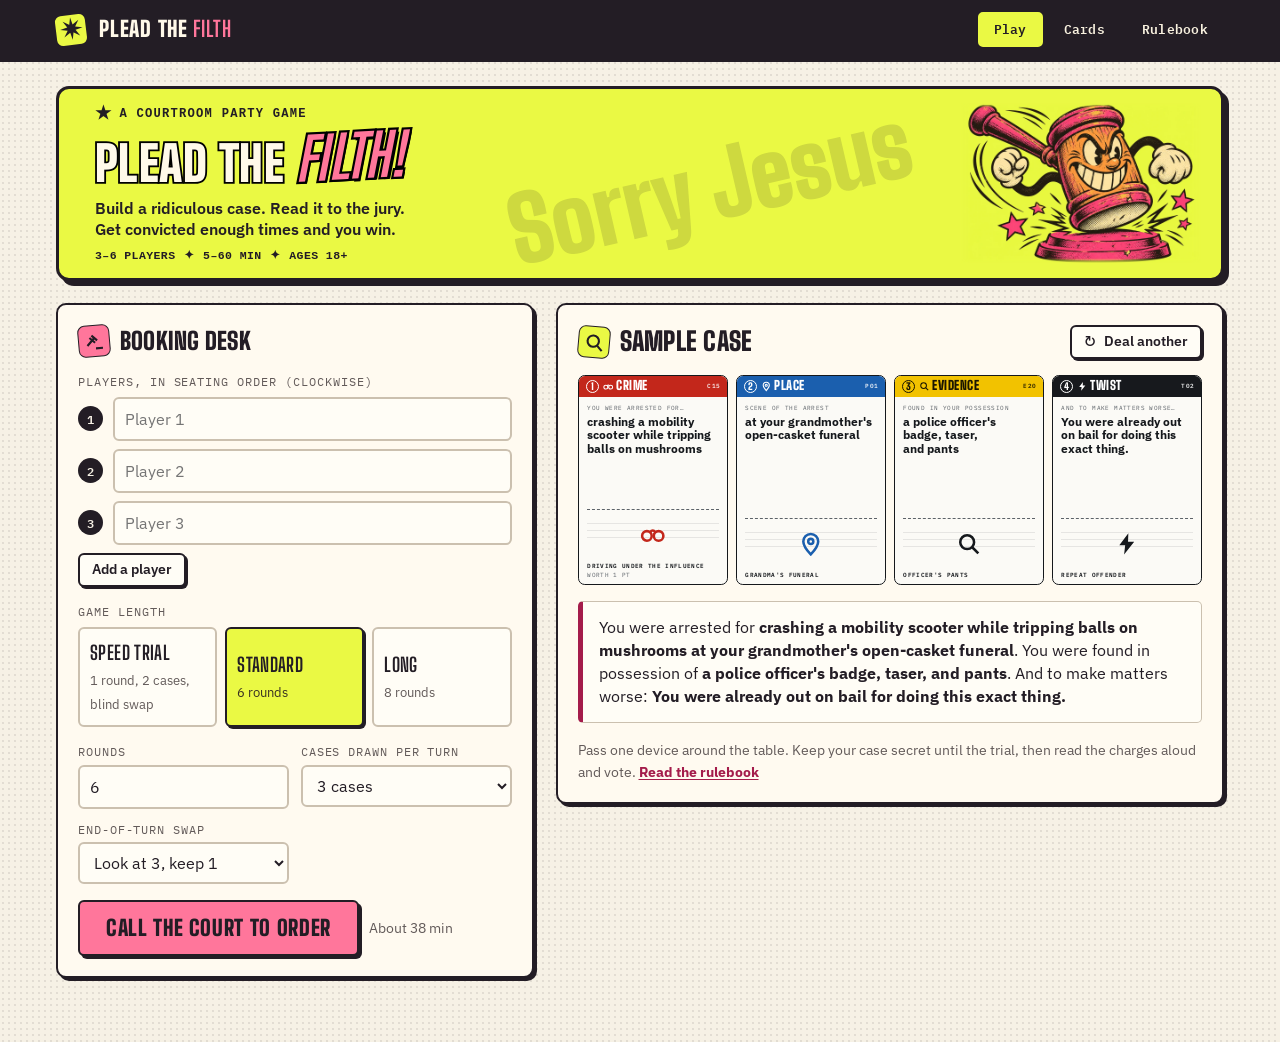
==== commit 24c0da40: "Clear default player name hints on focus" ====
--- a/index.html
+++ b/index.html
@@ -137,6 +137,7 @@
 .players{display:grid;gap:8px;margin-bottom:8px}
 .players .row{flex-wrap:nowrap}
 .players .seat{font-family:var(--font-mono);font-size:.75rem;color:var(--muted);width:3.2ch;flex:none}
+.players input:focus::placeholder{color:transparent}
 .presets{display:grid;grid-template-columns:repeat(3,minmax(0,1fr));gap:8px}
 .preset{border:2px solid var(--line);background:var(--raised);padding:10px;cursor:pointer;text-align:left;min-width:0}
 .preset b{display:block;font-family:var(--font-display);font-size:1.2rem;text-transform:uppercase;letter-spacing:.02em}
@@ -907,7 +908,11 @@
    revealed and read out, everyone votes for the most ridiculous, and all top-voted players earn a conviction. */
 const STD_ROUNDS={3:6,4:5,5:4,6:3},LONG_ROUNDS={3:8,4:7,5:5,6:4};
 const SWAP_LABEL={3:'Look at 3, keep 1',2:'Look at 2, keep 1',1:'Blind: draw 1',0:'No swap'};
-let setup=Object.assign({names:['Player 1','Player 2','Player 3'],preset:'standard',rounds:6,cases:3,swap:3},ls.get('ptf-setup')||{});
+const savedSetup=ls.get('ptf-setup');
+let setup=Object.assign({names:['','',''],namesVersion:1,preset:'standard',rounds:6,cases:3,swap:3},savedSetup||{});
+if(!Array.isArray(setup.names)||setup.names.length<3)setup.names=['','',''];
+// Older setups stored the generated seat labels in the name fields.
+if(savedSetup&&!savedSetup.namesVersion)setup.names=setup.names.map((name,i)=>name===`Player ${i+1}`?'':name);
 let g=null,sample=null,confirmQuit=false;
 
 function shuffle(a){for(let i=a.length-1;i>0;i--){const j=Math.floor(Math.random()*(i+1));[a[i],a[j]]=[a[j],a[i]]}return a}
@@ -1079,7 +1084,7 @@
       <h2 class="section-title" style="margin:0"><span class="section-icon" aria-hidden="true">${ICON.gavel}</span> Booking desk</h2>
       ${canResume(saved)?`<div class="callout"><p><strong>A game is in progress.</strong> Round ${saved.round} of ${saved.rounds}, ${saved.names.map(esc).join(', ')}.</p><div class="row" style="margin-top:8px"><button class="btn btn--sm" data-action="resume-game" id="btn-resume">Resume it</button><button class="btn btn--sm btn--ghost" data-action="discard-game" id="btn-discard">Throw it out</button></div></div>`:saved?'<p class="note">Start a new game to use the current voting rules and decks.</p>':''}
       <div><p class="mono" style="margin-bottom:6px">Players, in seating order (clockwise)</p>
-        <div class="players">${setup.names.map((nm,i)=>`<div class="row"><span class="seat">${i+1}</span><input type="text" id="name-${i}" data-name="${i}" value="${esc(nm)}" maxlength="18" aria-label="Player ${i+1} name">${n>3?`<button class="btn btn--sm btn--ghost" data-action="remove-player" data-i="${i}" id="rm-${i}" aria-label="Remove player ${i+1}">Remove</button>`:''}</div>`).join('')}</div>
+        <div class="players">${setup.names.map((nm,i)=>`<div class="row"><span class="seat">${i+1}</span><input type="text" id="name-${i}" data-name="${i}" value="${esc(nm)}" placeholder="Player ${i+1}" maxlength="18" aria-label="Player ${i+1} name">${n>3?`<button class="btn btn--sm btn--ghost" data-action="remove-player" data-i="${i}" id="rm-${i}" aria-label="Remove player ${i+1}">Remove</button>`:''}</div>`).join('')}</div>
         ${n<6?`<button class="btn btn--sm" data-action="add-player" id="btn-add">Add a player</button>`:''}</div>
       <div><p class="mono" style="margin-bottom:6px">Game length</p>
         <div class="presets">
@@ -1369,7 +1374,7 @@
 /* ---------- events ---------- */
 function act(a,el){
   switch(a){
-    case 'add-player':setup.names.push('Player '+(setup.names.length+1));applyPreset();break;
+    case 'add-player':setup.names.push('');applyPreset();break;
     case 'remove-player':setup.names.splice(+el.dataset.i,1);applyPreset();break;
     case 'preset':setup.preset=el.dataset.p;applyPreset();break;
     case 'deal-sample':dealSample();break;
@@ -1478,7 +1483,6 @@
   const st=await loadDecks();
   if(!st.ready){showLoadError();return}
   if(canResume(data?.g))g=data.g;
-  if(!setup.names||setup.names.length<3)setup.names=['Player 1','Player 2','Player 3'];
   $('#anatomy-card').innerHTML=cardFace(card((BASE_BY_ID.C08?'C08':playable('crime')[0])),{extra:
     '<span class="pin" style="left:-4cqw;top:3cqw">1</span><span class="pin" style="left:50cqw;top:3cqw">2</span><span class="pin" style="right:-4cqw;top:3cqw">3</span>'+
     '<span class="pin" style="right:-4cqw;top:16cqw">4</span><span class="pin" style="right:-4cqw;top:36cqw">5</span><span class="pin" style="right:-4cqw;top:107cqw">6</span><span class="pin" style="right:-4cqw;bottom:2cqw">7</span>'});
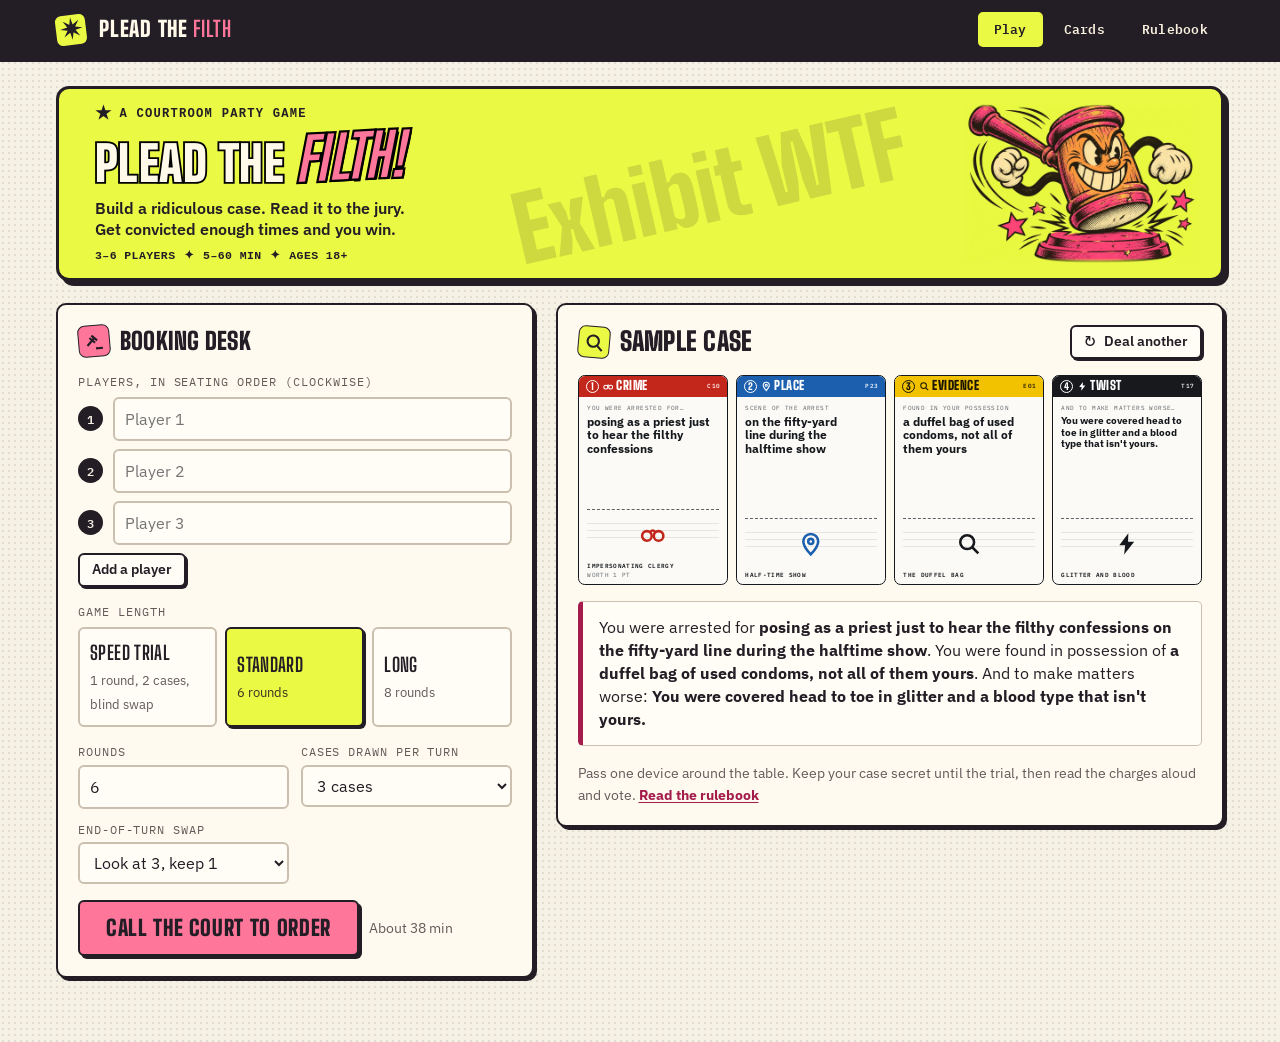
==== commit 7d7433f3: "Rename the courtroom watermark to Exhibit WTF" ====
--- a/index.html
+++ b/index.html
@@ -1072,7 +1072,7 @@
   const sc=sample.map(card),need=n+setup.cases+setup.swap+1;
   const short=PLAY_DECKS.filter(k=>playable(k).length<need);
   return `<div class="hero">
-    <span class="court-watermark" aria-hidden="true">Sorry Jesus</span>
+    <span class="court-watermark" aria-hidden="true">Exhibit WTF</span>
     <div class="hero-copy"><p class="hero-kicker"><span aria-hidden="true">★</span> A courtroom party game</p>
     <h1>Plead the <strong>Filth<span aria-hidden="true">!</span></strong></h1>
     <p class="hero-pitch">Build a ridiculous case. Read it to the jury.<br>
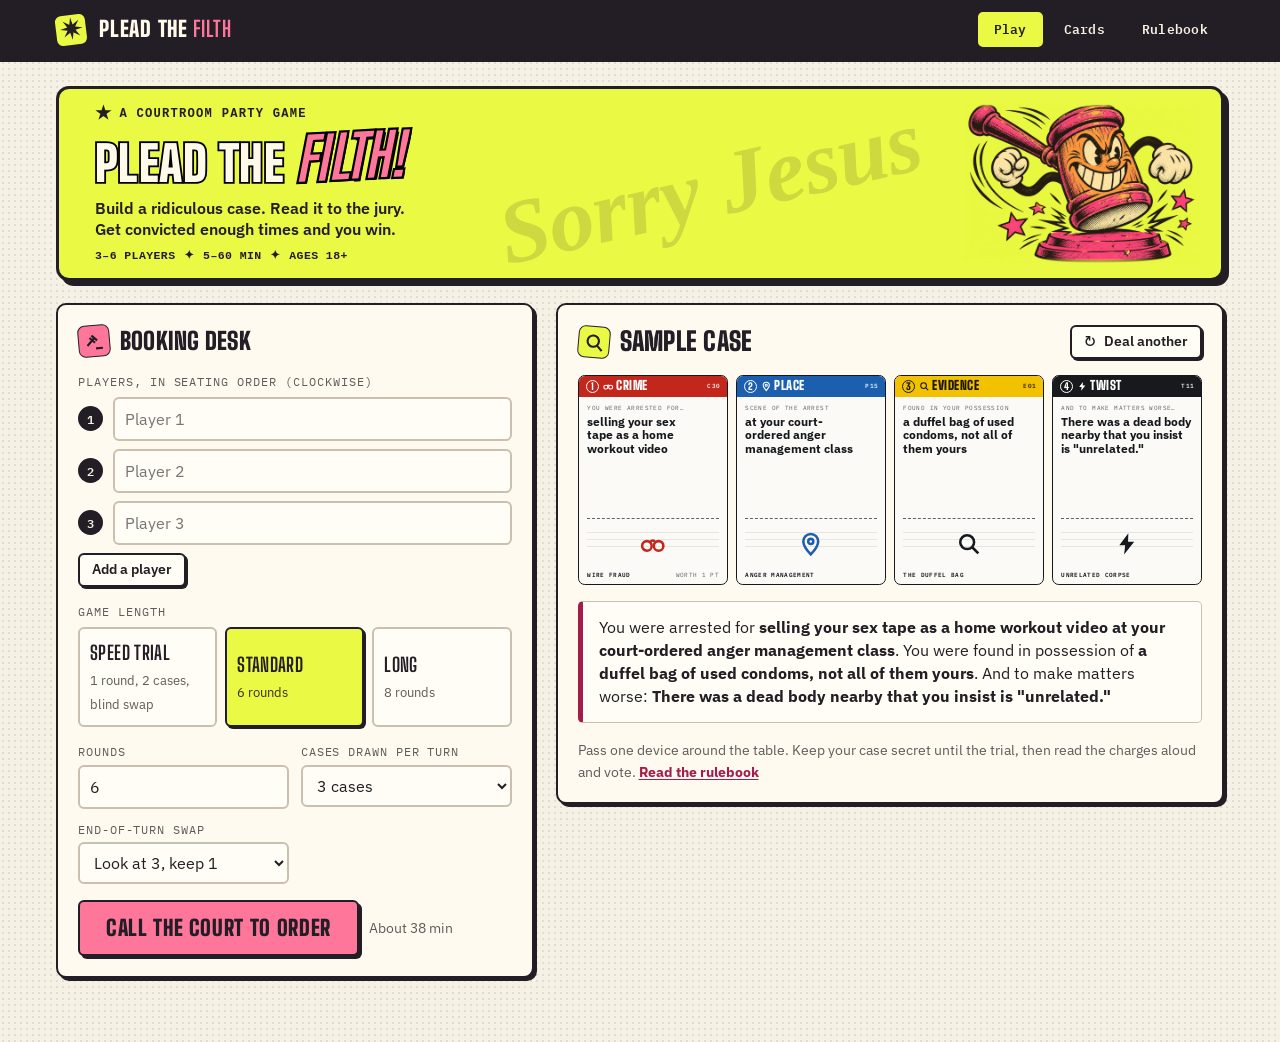
==== commit d52706ef: "Restore Sorry Jesus in italic serif type" ====
--- a/index.html
+++ b/index.html
@@ -334,7 +334,7 @@
   inset: 52% auto auto 56%;
   z-index: 0;
   transform: translate(-50%, -50%) rotate(-13deg);
-  font: 900 clamp(2.15rem, 7vw, 6rem)/1 var(--poster-type);
+  font: italic 700 clamp(2.15rem, 7vw, 6rem)/1 Georgia, 'Times New Roman', serif;
   white-space: nowrap;
   color: var(--night);
   opacity: .14;
@@ -1072,7 +1072,7 @@
   const sc=sample.map(card),need=n+setup.cases+setup.swap+1;
   const short=PLAY_DECKS.filter(k=>playable(k).length<need);
   return `<div class="hero">
-    <span class="court-watermark" aria-hidden="true">Exhibit WTF</span>
+    <span class="court-watermark" aria-hidden="true">Sorry Jesus</span>
     <div class="hero-copy"><p class="hero-kicker"><span aria-hidden="true">★</span> A courtroom party game</p>
     <h1>Plead the <strong>Filth<span aria-hidden="true">!</span></strong></h1>
     <p class="hero-pitch">Build a ridiculous case. Read it to the jury.<br>
--- a/assets/courtroom.css
+++ b/assets/courtroom.css
@@ -33,7 +33,7 @@
   inset: 52% auto auto 56%;
   z-index: 0;
   transform: translate(-50%, -50%) rotate(-13deg);
-  font: 900 clamp(2.15rem, 7vw, 6rem)/1 var(--poster-type);
+  font: italic 700 clamp(2.15rem, 7vw, 6rem)/1 Georgia, 'Times New Roman', serif;
   white-space: nowrap;
   color: var(--night);
   opacity: .14;
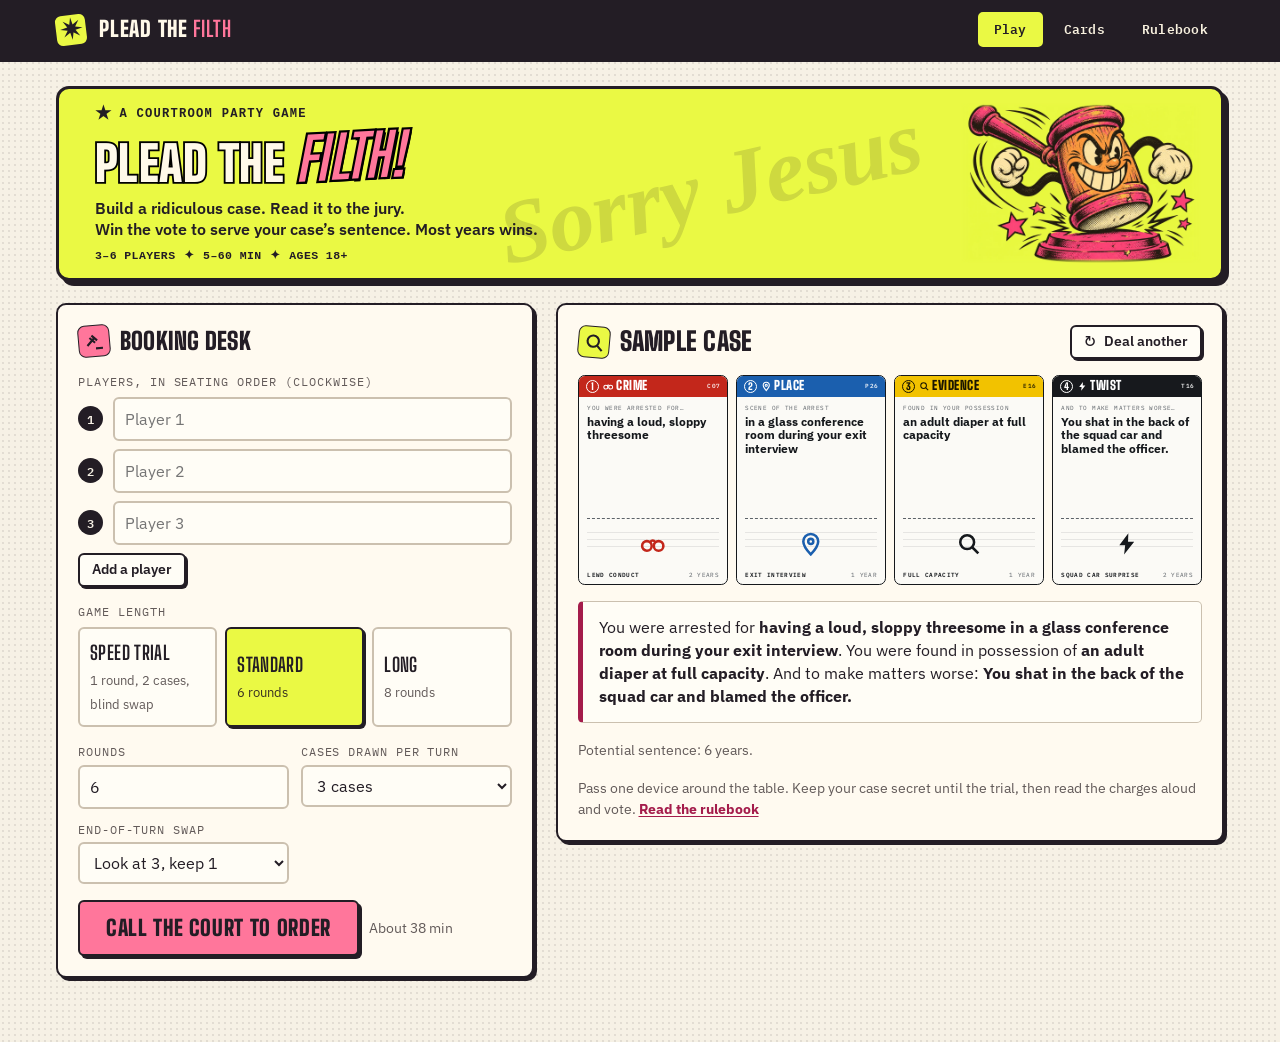
==== commit 6509e015: "Score winning cases by their card sentences" ====
--- a/index.html
+++ b/index.html
@@ -84,8 +84,8 @@
 .card--evidence .card__art,.card--twist .card__art{color:var(--card-ink)}
 .card__art svg{width:17cqw;height:17cqw}
 .card__foot{display:flex;flex-wrap:wrap;justify-content:space-between;align-items:baseline;gap:.5cqw 2cqw;padding:2.2cqw 5.5cqw 3.2cqw;font-family:var(--font-mono);font-size:3.7cqw;letter-spacing:.06em;text-transform:uppercase}
-.card__name{font-weight:600;min-width:0}
-.card__pts{color:var(--card-muted);white-space:nowrap}
+.card__name{font-weight:600;flex:1;min-width:0;overflow-wrap:anywhere}
+.card__years{color:var(--card-muted);white-space:nowrap}
 .card--back .card__in{background:var(--deck);color:var(--deck-ink);align-items:center;justify-content:center;gap:3cqw}
 .card--back svg{width:30cqw;height:30cqw}
 .card--back .back__name{font-family:var(--font-display);font-weight:900;font-size:16cqw;text-transform:uppercase;letter-spacing:.04em;line-height:1}
@@ -519,7 +519,7 @@
         <section id="r-pitch">
           <h2>1. Core idea</h2>
           <p class="lede">Plead the Filth is a party game for 3 to 6 adults about building the worst arrest report ever written. A <strong>case</strong> is four cards read as one sentence: a Crime, a Place, a piece of Evidence and a Twist. On your turn you secretly deal yourself three cases, keep the one you think is the most ridiculous, and may swap one of its cards for something worse. When everyone has built a case, the court goes to trial. Every case is revealed and read out, and the players, acting as prosecutors, vote for the most outrageous one. The owner of each top-voted case gets one conviction.</p>
-          <p><strong>Win condition:</strong> the player with the most convictions (Crime cards on their rap sheet) after the last round wins. Players tied for first share the win.</p>
+          <p><strong>Win condition.</strong> Each card shows a Years value. If your case wins the funniest-case vote, add its four card values to your running score. The player with the most years after the last round wins. Players tied for first share the win.</p>
           <p class="note">3 to 6 players · ages 18+ · about 5 minutes (one speed round) to 60 minutes (long game).</p>
         </section>
 
@@ -532,7 +532,7 @@
           <h3>Setup</h3>
           <ol>
             <li>Shuffle each deck on its own. Put the four decks face down in a row in reading order: Crime, Place, Evidence, Twist. Leave room for a discard pile next to each.</li>
-            <li>Agree how many rounds to play, using the table below. Pick a first player and move the starting seat one place clockwise each round.</li>
+            <li>Agree how many rounds to play, using the table below. Pick a first player and move the starting seat one place clockwise each round. For tabletop play, keep a running years total and a rap sheet for each player.</li>
           </ol>
           <div class="scroll"><table class="hist" style="max-width:560px">
             <thead><tr><th>Players</th><th>Standard game</th><th>Long game</th><th>Time</th></tr></thead>
@@ -549,6 +549,7 @@
           <dl>
             <dt>Case</dt><dd>One card from each deck, read in order as a sentence: "You were arrested for <em>[Crime]</em> <em>[Place]</em>. You were found in possession of <em>[Evidence]</em>. And to make matters worse: <em>[Twist]</em>."</dd>
             <dt>Prosecutors</dt><dd>Everyone, during the trial. Each player reads out the case of the player on their right, and every player votes.</dd>
+            <dt>Sentence</dt><dd>The total Years value of the four cards in a case. Only cases tied for the most votes earn their sentence.</dd>
           </dl>
 
           <h3>A round</h3>
@@ -568,25 +569,25 @@
             <li>When every player has built a case, the trial follows the same order.</li>
             <li>Each player in turn lays their case face up. The player on their left reads it out as one sentence, like a prosecutor reading the charges. The owner offers no defence. Laughing, groaning and booing are encouraged.</li>
             <li>When every case has been read, every player casts one vote for the funniest case. You cannot vote for your own. In person, point at the same time on a count of three.</li>
-            <li>The case with the most votes is found <strong>Guilty</strong>. Record one conviction and its Crime card name on the owner&rsquo;s rap sheet.</li>
+            <li>Find the case with the most votes <strong>Guilty</strong>. Add its four card values to the owner&rsquo;s running Years score and record its Crime card name on their rap sheet. Other cases earn zero years.</li>
             <li>Discard all the cases after scoring.</li>
           </ol>
 
           <h3>Ties in a vote</h3>
-          <p>When multiple cases tie for the most votes, each of their owners earns one conviction.</p>
+          <p>When multiple cases tie for the most votes, each earns its own full sentence and one conviction. Card values do not break a voting tie.</p>
 
           <h3>What each card does</h3>
           <dl>
-            <dt>Crime</dt><dd>What you did. Read first, after "You were arrested for". The only card worth points: each convicted player records 1 point on their rap sheet.</dd>
+            <dt>Crime</dt><dd>What you did. Read first, after "You were arrested for". If the court convicts you, record the Crime card name on your rap sheet.</dd>
             <dt>Place</dt><dd>Where it happened. Read straight after the Crime so the two form one phrase.</dd>
             <dt>Evidence</dt><dd>What the police found on you. Read after "You were found in possession of".</dd>
             <dt>Twist</dt><dd>The detail that makes it worse. Read last, after "And to make matters worse".</dd>
           </dl>
           <p><strong>Strike it from the record.</strong> This is a filthy game and some cards will land badly with some tables. Any player can ask for any card to be struck at any time, with no explanation needed. Discard it and replace it with the top card of the same deck. This does not count as your swap.</p>
-          <p><strong>Empty deck.</strong> If a deck runs out, shuffle its discard pile to make a new one. Keep each player&rsquo;s rap sheet as a written score.</p>
+          <p><strong>Empty deck.</strong> If a deck runs out, shuffle its discard pile to make a new one. Rap sheets are written records.</p>
 
           <h3>End of the game and scoring</h3>
-          <p>The game ends after the agreed number of rounds. Each Crime card on your rap sheet is 1 point. The player with the most points wins. Players tied for first share the win.</p>
+          <p>Compare the running years totals after the agreed number of rounds. The player with the most years wins. Players tied for first share the win.</p>
         </section>
 
         <section id="r-cards">
@@ -599,7 +600,7 @@
           <h2>4. Balance check</h2>
           <h3>Why no card or strategy dominates</h3>
           <ul>
-            <li><strong>Cards are prompts, not powers.</strong> Points only come from votes. No card scores, blocks or steals, so there is nothing to draft or hoard. Four independent decks give <span id="combo-count"></span> possible cases.</li>
+            <li><strong>Vote for the funniest case.</strong> The vote determines which cases score. The cards determine the size of each winning sentence. Four independent decks give <span id="combo-count"></span> possible cases.</li>
             <li><strong>Everyone gets the same choices.</strong> Each turn you see three cases and, with the swap, three more options for one card. A bad draw costs less than in a one-case game, because you choose the best of three and can fix its weakest card.</li>
             <li><strong>Cases stay hidden until the trial.</strong> Nobody can see another case and react to it, so going earlier or later in a round gives no information advantage.</li>
             <li><strong>Voting is simultaneous.</strong> Pointing on a count stops players from piling onto whoever is already winning the vote.</li>
@@ -625,7 +626,7 @@
             <li><strong>Rosa's turn.</strong> Rosa deals her three cases. Case 1 is joyriding a stolen hearse with the casket still in the back, at the altar midway through her own wedding vows, holding somebody else's prosthetic leg, and she live-streamed it to 40,000 viewers. She likes it as it is, keeps it, and does not swap.</li>
             <li><strong>Maya's turn.</strong> She keeps a case with a meth lab in a bouncy castle, live on the local morning news, and a heavily sedated swan. She swaps the Twist for a sexy Abraham Lincoln costume.</li>
             <li><strong>The trial.</strong> Dev lays his case down first and Rosa, on his left, reads it out. Then Rosa's case, read by Maya. Then Maya's, read by Dev. Nobody explains anything.</li>
-            <li><strong>The verdict.</strong> Dev votes for Rosa. Rosa votes for Maya. Maya votes for Rosa. Rosa wins with two votes and records one conviction for Grand Theft Hearse. All cases are discarded. Rosa takes the first turn in round 2.</li>
+            <li><strong>The verdict.</strong> Dev votes for Rosa. Rosa votes for Maya. Maya votes for Rosa. Rosa wins the vote and adds ten years, four for Grand Theft Hearse, two for Your Own Wedding, one for Spare Leg, and three for Going Viral. She records Grand Theft Hearse on her rap sheet. Maya and Dev add zero years. All cases are discarded. Rosa takes the first turn in round 2.</li>
           </ol>
         </section>
 
@@ -641,10 +642,11 @@
             <dt>Can I talk about my case before the trial?</dt><dd>You can talk all you like, but you cannot show it to anyone.</dd>
             <dt>Can I explain my case at the trial?</dt><dd>No. The case speaks for itself. Reactions are fine.</dd>
             <dt>Someone pointed at their own case, or did not point.</dt><dd>That vote does not count. Have them point again.</dd>
-            <dt>Three players, one vote each.</dt><dd>Each player earns one conviction.</dd>
-            <dt>What happens to the winner's other cards?</dt><dd>The winner keeps only the Crime. The Place, Evidence and Twist are discarded.</dd>
+            <dt>Three players receive one vote each.</dt><dd>Each player earns their own case&rsquo;s years and records one conviction.</dd>
+            <dt>Does a swapped-out card count toward my sentence?</dt><dd>Only the four cards in your final case count.</dd>
+            <dt>What happens to the convicted cases?</dt><dd>Record their Crime card names and discard all four cards from every case.</dd>
             <dt>A card makes someone at the table uncomfortable.</dt><dd>Strike it. Discard it and replace it from the same deck, no questions asked. It does not use up your swap.</dd>
-            <dt>Someone has to leave mid-game.</dt><dd>Set their rap sheet aside and keep playing if three or more remain.</dd>
+            <dt>Someone has to leave mid-game.</dt><dd>Set their score and rap sheet aside and keep playing if three or more remain.</dd>
             <dt>Can two people play?</dt><dd>No. With only two cases there is nobody to break the deadlock: each player would always vote for the other.</dd>
           </dl>
         </section>
@@ -661,7 +663,7 @@
               <li><strong>Lead-in line.</strong> Small caps under the band. It is the sentence starter the Prosecutor reads before the card text.</li>
               <li><strong>Effect text.</strong> The largest text on the card, bold, left aligned, about 14 pt. Keep it under 90 characters so it can be read aloud at a glance.</li>
               <li><strong>Art window.</strong> Lower quarter, about 0.85 inch tall. A spot illustration of the card, or the deck icon on a height-chart background if a card has no art yet.</li>
-              <li><strong>Name and point value.</strong> Bottom strip. Card name on the left. Crime cards also show "Worth 1 pt" on the right, because the round's winner keeps theirs on their rap sheet.</li>
+              <li><strong>Card name and Years.</strong> Bottom strip. Add the Years values in a convicted case and record the Crime card name.</li>
             </ol>
           </div>
           <p><strong>Backs.</strong> Each deck has its own back in the deck colour, with the icon, the deck name and the reading-order number, so the four decks can be sorted and laid out in order without turning them over.</p>
@@ -702,9 +704,7 @@
               <tr><td>Too fast or thin</td><td>Cases per turn</td><td>3</td><td>4</td></tr>
               <tr><td></td><td>Defence</td><td>None</td><td>30-second spoken defence before the vote</td></tr>
               <tr><td></td><td>Rounds</td><td>Standard</td><td>Long game (+1 or +2 rounds)</td></tr>
-              <tr><td>Unfair: one player runs away</td><td>Rap sheet value</td><td>1 pt each</td><td>Final round worth 2</td></tr>
               <tr><td>Unfair: bad draws decide rounds</td><td>Swap</td><td>Look at 3, keep 1</td><td>Two swaps per turn</td></tr>
-              <tr><td>Too many ties</td><td>Scoring</td><td>Winner takes 1</td><td>1 point per vote received</td></tr>
               <tr><td>Cards repeat too soon</td><td>Cases per turn</td><td>3</td><td>Try 2 cases per turn.</td></tr>
             </tbody>
           </table></div>
@@ -754,7 +754,7 @@
   <div class="print-pages" id="print-pages"></div>
 </section>
 
-<script type="application/json" id="offline-game">{"decks":{"crime":["\nC01 | Practicing Medicine Without a License | giving out free, unrequested prostate exams\nC02 | Indecent Exposure | helicoptering your junk at strangers \"as a greeting\"\nC03 | Grand Theft Hearse | joyriding a stolen hearse with the casket still in the back\nC04 | Drunk and Disorderly | getting blackout drunk and losing a fistfight to your own reflection\nC05 | Solicitation | offering handjobs in exchange for chicken nuggets\nC06 | Narcotics Fraud | selling your grandfather's ashes as \"premium Colombian cocaine\"\nC07 | Lewd Conduct | having a loud, sloppy threesome\nC08 | Assaulting an Officer | slapping a police horse across the face with a 14-inch dildo\nC09 | Arson | setting your ex's car on fire \"for closure\"\nC10 | Impersonating Clergy | posing as a priest just to hear the filthy confessions\nC11 | Public Defecation | taking a slow dump while holding eye contact with a security guard\nC12 | Abuse of a Corpse | puppeteering your dead uncle's body to cash his pension check\nC13 | Breaking and Entering | breaking in, licking everything, and stealing nothing\nC14 | Manufacturing Narcotics | running a meth lab out of a bouncy castle\nC15 | Driving Under the Influence | crashing a mobility scooter while tripping balls on mushrooms\nC16 | Bribery | trying to pay off a cop with an aggressively bad lap dance\nC17 | Resisting Arrest | stripping naked and greasing yourself up so the cops couldn't hold on\nC18 | Disturbing the Peace | screaming your safe word through a megaphone for 45 minutes\nC19 | Unlicensed Business | selling your own sperm out of a beer cooler\nC20 | Cannibalism | hosting a barbecue where the \"pulled pork\" turned out to be your landlord\nC21 | Urn and Learn | snorting your ex's ashes to see if you could finally get them to come\nC22 | Union Busting | trying to pay a stripper in exposure\nC23 | Marriage Fraud | marrying a sex doll for the dental insurance\nC24 | Public Intoxication | getting so drunk you offered to hold your own hair\nC25 | Grand Theft Laundry | stealing a full laundry cart just to sniff one pair of briefs\nC26 | Perjury | swearing on your mother's life that the rash was from a hot tub\nC27 | Zoning Violation | declaring your crotch a tax-free enterprise zone\nC28 | Conduct Unbecoming | taking a shit in a champagne bucket and asking for ice\nC29 | False Imprisonment | handcuffing yourself to the wrong person and losing the key\nC30 | Wire Fraud | selling your sex tape as a home workout video\n"],"place":["\nP01 | Grandma's Funeral | at your grandmother's open-casket funeral\nP02 | Your Own Wedding | at the altar, midway through your own wedding vows\nP03 | ICU Waiting Room | in the ICU waiting room\nP04 | Bingo Night | at a nursing home bingo night\nP05 | Moving Rideshare | in the back seat of a moving rideshare\nP06 | Nudist Retirement Village | at a nudist retirement community\nP07 | Support Group | in the sharing circle at a sex addiction support group\nP08 | Easter Mass | in the front pew during Easter Mass\nP09 | Your Intervention | at your own intervention\nP10 | Transatlantic Flight | in the aisle of a full flight, somewhere over the Atlantic\nP11 | Parents' Basement | at a swingers' party in your parents' basement\nP12 | Frozen Foods | in the frozen food aisle of a 24-hour supermarket at 4 a.m.\nP13 | Police Station Lobby | in the lobby of the police station\nP14 | Lunch Buffet | at a strip club's all-you-can-eat lunch buffet\nP15 | Anger Management | at your court-ordered anger management class\nP16 | Festival Porta-Potty | inside a music festival porta-potty with four other people\nP17 | Fertility Clinic | in the waiting room of a fertility clinic\nP18 | Class Reunion | on stage at your 20-year high school reunion\nP19 | Morning News | live on the local morning news\nP20 | This Courtroom | in this very courtroom, twenty minutes ago\nP21 | Divorce Mediation | at your own divorce mediation\nP22 | Hole in One | on the eighteenth green during a charity golf tournament\nP23 | Half-Time Show | on the fifty-yard line during the halftime show\nP24 | Communion Line | at the front of the line for communion\nP25 | Double Booking | in a motel room rented by the hour\nP26 | Exit Interview | in a glass conference room during your exit interview\nP27 | County Fair | in the pie tent at the county fair\nP28 | No Wake Zone | on a pontoon boat full of off-duty cops\nP29 | Meet the Parents | at brunch with your new partner's parents\nP30 | Customer Service | at the returns counter on the day after Christmas\n"],"evidence":["\nE01 | The Duffel Bag | a duffel bag of used condoms, not all of them yours\nE02 | The Toe | a human toe in a sandwich bag\nE03 | Not Organs | a cooler labeled \"NOT ORGANS\"\nE04 | Sedated Swan | a heavily sedated swan\nE05 | The Extinguisher | a strap-on the size of a fire extinguisher\nE06 | Bitten Brick | a brick of cocaine with a bite taken out of it\nE07 | Boss's Underwear | your boss's underwear, still warm\nE08 | Self-Portrait | a sex doll with a photo of your own face taped to it\nE09 | Bucket of Lube | a five-gallon bucket of lube, half empty\nE10 | The Snack Jar | an urn you kept calling \"the snack jar\"\nE11 | Hugh Janus | three passports, all issued to \"Hugh Janus\"\nE12 | The Collection | a mason jar of pubic hair, labeled by donor\nE13 | Frozen Turkey | a frozen turkey with a suspiciously well-used hole in it\nE14 | Six Positives | six positive pregnancy tests, none of them yours\nE15 | Burial Kit | a shovel, a tarp, and a bag of quicklime\nE16 | Full Capacity | an adult diaper at full capacity\nE17 | Buzzing Raccoon | a taxidermied raccoon with a vibrator sewn inside\nE18 | Spare Leg | somebody else's prosthetic leg\nE19 | The List | a handwritten list titled \"People Who Deserve It\"\nE20 | Officer's Pants | a police officer's badge, taser, and pants\nE21 | Bless This Mess | a Bible with one page stuck to a condom wrapper\nE22 | Three's a Crowd | a motel receipt for one room, two adults, and a livestock surcharge\nE23 | Stripped for Parts | a strap-on with a rental sticker and forty minutes left on the meter\nE24 | Limited Edition | a commemorative butt plug bearing the mayor's likeness\nE25 | Physical Copy | a blood-spattered copy of a book called So You've Shit Yourself\nE26 | Family Discount | a coupon for a vasectomy with \"bring a friend\" written on the back\nE27 | Black Box | a voice recorder containing seventeen seconds of grunting and an air fryer beep\nE28 | Biohazard | a pair of wet leather chaps sealed in a bag of dry rice\nE29 | Exhibit DD | a bra with a single glass eye rolling around in each cup\nE30 | Passport Control | a passport stamped \"DEPORTED\" and a handwritten apology to a goat\n"],"twist":["\nT01 | The Sock | You were wearing nothing but a single sock, and it wasn't on your foot.\nT02 | Repeat Offender | You were already out on bail for doing this exact thing.\nT03 | Going Viral | You live-streamed the entire thing to 40,000 viewers.\nT04 | Bad Breakup | The arresting officer is your ex. It did not end well.\nT05 | Proud Mom | Your mom was there the whole time, cheering you on.\nT06 | First Date | You were on a first date. They're sitting in the gallery today.\nT07 | Ghost Mode | You were so high on ketamine you thought you were a ghost.\nT08 | Kink Unlocked | You visibly enjoyed being handcuffed. A lot.\nT09 | Honest Abe | You were dressed as a sexy Abraham Lincoln.\nT10 | No Remorse | When they read you your rights, you winked and said, \"I'd do it again.\"\nT11 | Unrelated Corpse | There was a dead body nearby that you insist is \"unrelated.\"\nT12 | Five Days Up | You'd been awake for five days on nothing but gas-station boner pills.\nT13 | Snitch Granny | Your 84-year-old grandmother was your accomplice, and she's already snitched.\nT14 | At Attention | You were visibly, undeniably aroused the entire time. You still are.\nT15 | On the Clock | You were in uniform and on the clock as a county health inspector.\nT16 | Squad Car Surprise | You shat in the back of the squad car and blamed the officer.\nT17 | Glitter and Blood | You were covered head to toe in glitter and a blood type that isn't yours.\nT18 | Stone-Cold Sober | You were stone-cold sober. Every test came back clean.\nT19 | Self-Report | You called 911 on yourself, just to brag.\nT20 | Conflict of Interest | You slept with this judge's spouse last week, and the judge knows.\nT21 | Employee Discount | The arresting officer recognized you from your OnlyFans and asked for a refund.\nT22 | Clean Record | You had just passed a background check to become a life coach.\nT23 | Innies and Outies | You asked for a cavity search. The officer asked you to stop calling it foreplay.\nT24 | Coming Soon | Your lawyer told you to look remorseful. You made your orgasm face.\nT25 | Jury of Your Peers | Three jurors know your safe word. You only recognize two of them.\nT26 | Medical Emergency | You tried to fake a seizure. Your smartwatch logged it as a personal best.\nT27 | Caught on Tape | The security camera recorded everything except the part you actually want credit for.\nT28 | Bad Timing | Your dad called during the arrest to ask if you were still coming to Bible study.\nT29 | Court Clothes | You put on your most respectable suit. It still had tearaway trousers.\nT30 | Damage Waiver | You thought the insurance would cover it. The adjuster quit halfway through the photographs.\n"]},"gavelImage":"[data-uri]"}</script>
+<script type="application/json" id="offline-game">{"decks":{"crime":["\nC01 | Practicing Medicine Without a License | giving out free, unrequested prostate exams | y3\nC02 | Indecent Exposure | helicoptering your junk at strangers \"as a greeting\" | y2\nC03 | Grand Theft Hearse | joyriding a stolen hearse with the casket still in the back | y4\nC04 | Drunk and Disorderly | getting blackout drunk and losing a fistfight to your own reflection | y2\nC05 | Solicitation | offering handjobs in exchange for chicken nuggets | y2\nC06 | Narcotics Fraud | selling your grandfather's ashes as \"premium Colombian cocaine\" | y4\nC07 | Lewd Conduct | having a loud, sloppy threesome | y2\nC08 | Assaulting an Officer | slapping a police horse across the face with a 14-inch dildo | y4\nC09 | Arson | setting your ex's car on fire \"for closure\" | y5\nC10 | Impersonating Clergy | posing as a priest just to hear the filthy confessions | y3\nC11 | Public Defecation | taking a slow dump while holding eye contact with a security guard | y2\nC12 | Abuse of a Corpse | puppeteering your dead uncle's body to cash his pension check | y4\nC13 | Breaking and Entering | breaking in, licking everything, and stealing nothing | y3\nC14 | Manufacturing Narcotics | running a meth lab out of a bouncy castle | y5\nC15 | Driving Under the Influence | crashing a mobility scooter while tripping balls on mushrooms | y3\nC16 | Bribery | trying to pay off a cop with an aggressively bad lap dance | y3\nC17 | Resisting Arrest | stripping naked and greasing yourself up so the cops couldn't hold on | y3\nC18 | Disturbing the Peace | screaming your safe word through a megaphone for 45 minutes | y2\nC19 | Unlicensed Business | selling your own sperm out of a beer cooler | y3\nC20 | Cannibalism | hosting a barbecue where the \"pulled pork\" turned out to be your landlord | y5\nC21 | Urn and Learn | snorting your ex's ashes to see if you could finally get them to come | y3\nC22 | Union Busting | trying to pay a stripper in exposure | y2\nC23 | Marriage Fraud | marrying a sex doll for the dental insurance | y3\nC24 | Public Intoxication | getting so drunk you offered to hold your own hair | y2\nC25 | Grand Theft Laundry | stealing a full laundry cart just to sniff one pair of briefs | y3\nC26 | Perjury | swearing on your mother's life that the rash was from a hot tub | y4\nC27 | Zoning Violation | declaring your crotch a tax-free enterprise zone | y2\nC28 | Conduct Unbecoming | taking a shit in a champagne bucket and asking for ice | y2\nC29 | False Imprisonment | handcuffing yourself to the wrong person and losing the key | y4\nC30 | Wire Fraud | selling your sex tape as a home workout video | y4\n"],"place":["\nP01 | Grandma's Funeral | at your grandmother's open-casket funeral | y2\nP02 | Your Own Wedding | at the altar, midway through your own wedding vows | y2\nP03 | ICU Waiting Room | in the ICU waiting room | y2\nP04 | Bingo Night | at a nursing home bingo night | y1\nP05 | Moving Rideshare | in the back seat of a moving rideshare | y1\nP06 | Nudist Retirement Village | at a nudist retirement community | y1\nP07 | Support Group | in the sharing circle at a sex addiction support group | y2\nP08 | Easter Mass | in the front pew during Easter Mass | y2\nP09 | Your Intervention | at your own intervention | y2\nP10 | Transatlantic Flight | in the aisle of a full flight, somewhere over the Atlantic | y2\nP11 | Parents' Basement | at a swingers' party in your parents' basement | y1\nP12 | Frozen Foods | in the frozen food aisle of a 24-hour supermarket at 4 a.m. | y1\nP13 | Police Station Lobby | in the lobby of the police station | y2\nP14 | Lunch Buffet | at a strip club's all-you-can-eat lunch buffet | y1\nP15 | Anger Management | at your court-ordered anger management class | y2\nP16 | Festival Porta-Potty | inside a music festival porta-potty with four other people | y1\nP17 | Fertility Clinic | in the waiting room of a fertility clinic | y2\nP18 | Class Reunion | on stage at your 20-year high school reunion | y1\nP19 | Morning News | live on the local morning news | y2\nP20 | This Courtroom | in this very courtroom, twenty minutes ago | y2\nP21 | Divorce Mediation | at your own divorce mediation | y2\nP22 | Hole in One | on the eighteenth green during a charity golf tournament | y1\nP23 | Half-Time Show | on the fifty-yard line during the halftime show | y2\nP24 | Communion Line | at the front of the line for communion | y2\nP25 | Double Booking | in a motel room rented by the hour | y1\nP26 | Exit Interview | in a glass conference room during your exit interview | y1\nP27 | County Fair | in the pie tent at the county fair | y1\nP28 | No Wake Zone | on a pontoon boat full of off-duty cops | y1\nP29 | Meet the Parents | at brunch with your new partner's parents | y1\nP30 | Customer Service | at the returns counter on the day after Christmas | y1\n"],"evidence":["\nE01 | The Duffel Bag | a duffel bag of used condoms, not all of them yours | y2\nE02 | The Toe | a human toe in a sandwich bag | y3\nE03 | Not Organs | a cooler labeled \"NOT ORGANS\" | y3\nE04 | Sedated Swan | a heavily sedated swan | y2\nE05 | The Extinguisher | a strap-on the size of a fire extinguisher | y1\nE06 | Bitten Brick | a brick of cocaine with a bite taken out of it | y3\nE07 | Boss's Underwear | your boss's underwear, still warm | y1\nE08 | Self-Portrait | a sex doll with a photo of your own face taped to it | y1\nE09 | Bucket of Lube | a five-gallon bucket of lube, half empty | y1\nE10 | The Snack Jar | an urn you kept calling \"the snack jar\" | y2\nE11 | Hugh Janus | three passports, all issued to \"Hugh Janus\" | y3\nE12 | The Collection | a mason jar of pubic hair, labeled by donor | y2\nE13 | Frozen Turkey | a frozen turkey with a suspiciously well-used hole in it | y1\nE14 | Six Positives | six positive pregnancy tests, none of them yours | y2\nE15 | Burial Kit | a shovel, a tarp, and a bag of quicklime | y3\nE16 | Full Capacity | an adult diaper at full capacity | y1\nE17 | Buzzing Raccoon | a taxidermied raccoon with a vibrator sewn inside | y2\nE18 | Spare Leg | somebody else's prosthetic leg | y1\nE19 | The List | a handwritten list titled \"People Who Deserve It\" | y3\nE20 | Officer's Pants | a police officer's badge, taser, and pants | y3\nE21 | Bless This Mess | a Bible with one page stuck to a condom wrapper | y2\nE22 | Three's a Crowd | a motel receipt for one room, two adults, and a livestock surcharge | y2\nE23 | Stripped for Parts | a strap-on with a rental sticker and forty minutes left on the meter | y1\nE24 | Limited Edition | a commemorative butt plug bearing the mayor's likeness | y1\nE25 | Physical Copy | a blood-spattered copy of a book called So You've Shit Yourself | y3\nE26 | Family Discount | a coupon for a vasectomy with \"bring a friend\" written on the back | y1\nE27 | Black Box | a voice recorder containing seventeen seconds of grunting and an air fryer beep | y2\nE28 | Biohazard | a pair of wet leather chaps sealed in a bag of dry rice | y2\nE29 | Exhibit DD | a bra with a single glass eye rolling around in each cup | y2\nE30 | Passport Control | a passport stamped \"DEPORTED\" and a handwritten apology to a goat | y3\n"],"twist":["\nT01 | The Sock | You were wearing nothing but a single sock, and it wasn't on your foot. | y1\nT02 | Repeat Offender | You were already out on bail for doing this exact thing. | y3\nT03 | Going Viral | You live-streamed the entire thing to 40,000 viewers. | y3\nT04 | Bad Breakup | The arresting officer is your ex. It did not end well. | y2\nT05 | Proud Mom | Your mom was there the whole time, cheering you on. | y1\nT06 | First Date | You were on a first date. They're sitting in the gallery today. | y1\nT07 | Ghost Mode | You were so high on ketamine you thought you were a ghost. | y2\nT08 | Kink Unlocked | You visibly enjoyed being handcuffed. A lot. | y1\nT09 | Honest Abe | You were dressed as a sexy Abraham Lincoln. | y1\nT10 | No Remorse | When they read you your rights, you winked and said, \"I'd do it again.\" | y2\nT11 | Unrelated Corpse | There was a dead body nearby that you insist is \"unrelated.\" | y3\nT12 | Five Days Up | You'd been awake for five days on nothing but gas-station boner pills. | y2\nT13 | Snitch Granny | Your 84-year-old grandmother was your accomplice, and she's already snitched. | y3\nT14 | At Attention | You were visibly, undeniably aroused the entire time. You still are. | y1\nT15 | On the Clock | You were in uniform and on the clock as a county health inspector. | y2\nT16 | Squad Car Surprise | You shat in the back of the squad car and blamed the officer. | y2\nT17 | Glitter and Blood | You were covered head to toe in glitter and a blood type that isn't yours. | y3\nT18 | Stone-Cold Sober | You were stone-cold sober. Every test came back clean. | y2\nT19 | Self-Report | You called 911 on yourself, just to brag. | y2\nT20 | Conflict of Interest | You slept with this judge's spouse last week, and the judge knows. | y3\nT21 | Employee Discount | The arresting officer recognized you from your OnlyFans and asked for a refund. | y1\nT22 | Clean Record | You had just passed a background check to become a life coach. | y1\nT23 | Innies and Outies | You asked for a cavity search. The officer asked you to stop calling it foreplay. | y2\nT24 | Coming Soon | Your lawyer told you to look remorseful. You made your orgasm face. | y1\nT25 | Jury of Your Peers | Three jurors know your safe word. You only recognize two of them. | y2\nT26 | Medical Emergency | You tried to fake a seizure. Your smartwatch logged it as a personal best. | y2\nT27 | Caught on Tape | The security camera recorded everything except the part you actually want credit for. | y3\nT28 | Bad Timing | Your dad called during the arrest to ask if you were still coming to Bible study. | y1\nT29 | Court Clothes | You put on your most respectable suit. It still had tearaway trousers. | y2\nT30 | Damage Waiver | You thought the insurance would cover it. The adjuster quit halfway through the photographs. | y1\n"]},"gavelImage":"[data-uri]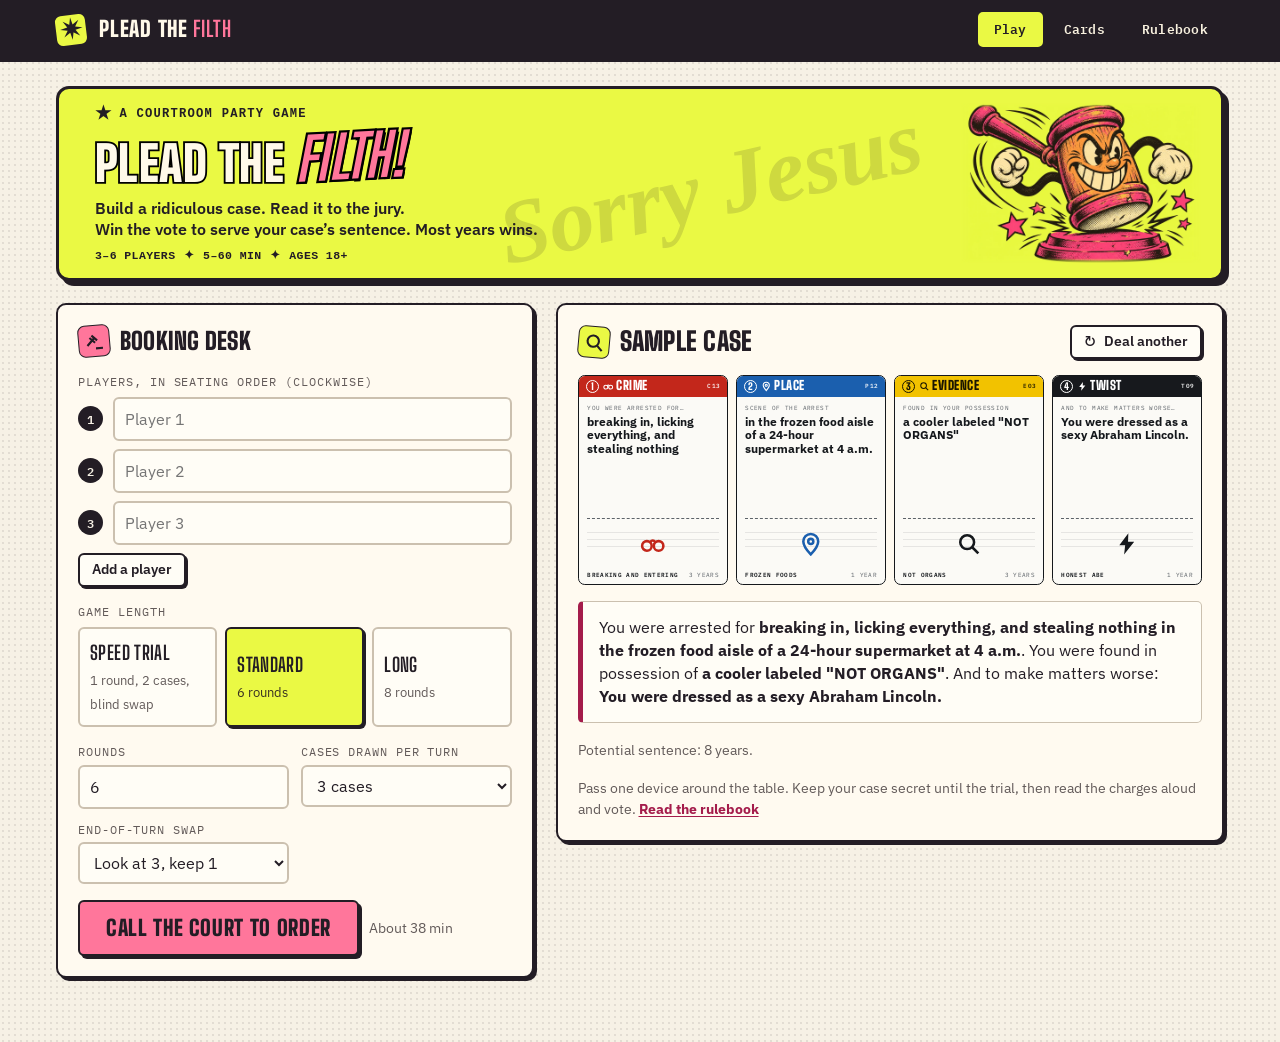
==== commit fd6fd0e4: "Deal each case into a private fanned hand" ====
--- a/index.html
+++ b/index.html
@@ -300,6 +300,40 @@
 
 <style id="offline-theme" media="screen">
 /* Screen furniture for the court. Printed sheets and card artwork use the original styles. */
+.deal-table {
+  display: flex; flex-direction: column; gap: 16px; min-height: min(64svh, 590px);
+  padding: clamp(12px, 2vw, 24px); border: 2px solid var(--ink); border-radius: 16px;
+  background: var(--surface);
+}
+.deal-table .pile .card {width: min(82%, 94px)}
+.hand-tray {
+  margin-top: auto; padding: 16px clamp(8px, 2vw, 24px) 12px; border-radius: 12px;
+  background: radial-gradient(ellipse at 50% 110%, #633043, #311e2c 80%); color: #fff7df;
+  box-shadow: inset 0 0 0 1px #fff3;
+}
+.hand-tray h3 {font: italic bold 1.45rem Georgia, serif; color: inherit}
+.hand-tray > p {font-size: .94rem; margin: 3px 0 12px}
+.hand-rack {display: grid; grid-template-columns: repeat(var(--hands), minmax(0,1fr)); gap: 8px}
+.case-hand {position: relative; min-width: 0; border: 1px dashed #c6a9ac80; border-radius: 10px; padding: 8px 3px}
+.case-hand:has(button[aria-pressed="true"]) {border: 1px solid #ff99b5; background: #ffffff0d}
+.fan {position: relative; width: min(100%, 216px); margin: auto; aspect-ratio: 1.72}
+.hand-slot {position: absolute; width: 38%; left: calc(10% + var(--slot)*14%); top: 3%; pointer-events: none}
+.hand-angle {transform: rotate(calc((var(--slot) - 1.5)*10deg)); transform-origin: 50% 95%}
+.hand-face {position: relative; transform-style: preserve-3d}
+.hand-face > .card {backface-visibility: hidden}
+.hand-face .card__in {box-shadow: 0 1px 4px #16091288}
+.hand-select {display: grid; justify-items: center; width: 100%; border: none; background: none; color: inherit; cursor: pointer; font: inherit}
+.hand-select::after {content: ''; position: absolute; inset: 0; border-radius: 10px}
+.hand-select:focus-visible::after {outline: 3px solid #fff}
+.hand-select span {font-size: .84rem; color: #f4d5de}
+.hand-select:disabled {cursor: default}
+.hand-reading {display: grid; gap: 8px; justify-items: start}
+.hand-reading .charge {margin: 0}
+@media (max-width: 540px) {
+  .hand-rack {grid-template-columns: repeat(2,minmax(0,1fr))}
+  .fan {max-width: 145px}
+  .deal-table .decks {gap: 6px}
+}
 :root {
   --bg: #f6f1e5;
   --surface: #fffaf0;
@@ -558,8 +592,8 @@
           <h3>Phase one: building cases</h3>
           <p>Start with the first player for this round, then go clockwise. Keep your cards hidden from the other players the whole time.</p>
           <ol>
-            <li><strong>Deal three cases.</strong> Deal yourself three rows of four cards face down in front of you, one card from each deck per row. Each row is a case. Look at your rows without showing anyone.</li>
-            <li><strong>Keep one case.</strong> Pick up the row you think is the most ridiculous. You must keep it exactly as dealt: you cannot move cards between rows. The other two rows go face down onto their discard piles.</li>
+            <li><strong>Deal three cases.</strong> Deal three separate hands face down, with one card from each deck in every hand. Pick up each hand in turn and fan it toward yourself to read the case.</li>
+            <li><strong>Keep one case.</strong> Choose the hand that makes the most ridiculous case. Keep its four cards together. Discard each card from the other hands onto its matching discard pile.</li>
             <li><strong>Swap one card (optional).</strong> You may discard one card from your case, look at the top three cards of the same deck, and keep the one you like best. The other two go onto the discard pile. You cannot get the discarded card back.</li>
             <li><strong>Lock it in.</strong> Hold your case face down. Your turn is over. Do not show it to anyone until the trial.</li>
           </ol>
@@ -622,7 +656,7 @@
           <h2>5. Example round</h2>
           <p>Three players sit clockwise: Maya, Dev, Rosa. Dev is the starting player for this round.</p>
           <ol>
-            <li><strong>Dev's turn.</strong> Dev deals himself three rows of four cards and looks at them. Case 2 is the strongest: offering handjobs in exchange for chicken nuggets, at a nursing home bingo night, a cooler labeled "NOT ORGANS", and he was stone-cold sober. He keeps it and discards the other two rows. The Twist feels flat, so he swaps it: he discards it, looks at the top three Twist cards, keeps "Your mom was there the whole time, cheering you on," and discards the other two. He hides his case.</li>
+            <li><strong>Dev's turn.</strong> Dev deals three hands of four cards and looks at each in turn. Case 2 is the strongest: offering handjobs in exchange for chicken nuggets, at a nursing home bingo night, a cooler labeled "NOT ORGANS", and he was stone-cold sober. He keeps it and discards the other two hands. The Twist feels flat, so he swaps it: he discards it, looks at the top three Twist cards, keeps "Your mom was there the whole time, cheering you on," and discards the other two. He hides his case.</li>
             <li><strong>Rosa's turn.</strong> Rosa deals her three cases. Case 1 is joyriding a stolen hearse with the casket still in the back, at the altar midway through her own wedding vows, holding somebody else's prosthetic leg, and she live-streamed it to 40,000 viewers. She likes it as it is, keeps it, and does not swap.</li>
             <li><strong>Maya's turn.</strong> She keeps a case with a meth lab in a bouncy castle, live on the local morning news, and a heavily sedated swan. She swaps the Twist for a sexy Abraham Lincoln costume.</li>
             <li><strong>The trial.</strong> Dev lays his case down first and Rosa, on his left, reads it out. Then Rosa's case, read by Maya. Then Maya's, read by Dev. Nobody explains anything.</li>
@@ -968,7 +1002,7 @@
 }
 function dealOne(i){ // a tap on deck i deals into the first case still missing that deck's card
   const c=g.cur.up.findIndex(u=>!u[i]);if(c<0)return;
-  g.cur.up[c][i]=true;g.fresh={c,i};
+  g.cur.up[c][i]=true;g.fresh={dealt:[[c,i]]};
   if(g.cur.up.every(u=>u.every(Boolean)))g.step='choose';
 }
 function keepCase(c){
@@ -1057,10 +1091,28 @@
   root.innerHTML=!g?viewSetup():g.phase==='turn'?viewTurn():g.phase==='trial'?viewTrial():g.phase==='vote'?viewVote():g.phase==='reveal'?viewReveal():viewFinal();
   if(g&&g.phase==='turn'&&g.fresh){
     const {c,i,options}=g.fresh;
-    if(options)root.querySelectorAll('.options .flipper').forEach(fl=>animateDraw(fl));
+    if(g.fresh.dealt)animateDeal(g.fresh.dealt);
+    else if(g.fresh.inspect!=null){
+      if(!matchMedia('(prefers-reduced-motion: reduce)').matches){
+        root.querySelectorAll('#hand-case-'+g.fresh.inspect+' .hand-face').forEach(face=>
+          face.animate?.([{transform:'rotateY(180deg)'},{transform:'rotateY(0deg)'}],{duration:400}));
+      }
+    }
+    else if(options)root.querySelectorAll('.options .flipper').forEach(fl=>animateDraw(fl));
     else animateDraw($(`#slot-${c}-${i} .flipper`),$('#deck-'+PLAY_DECKS[i]));
     g.fresh=null;
   }
+}
+function animateDeal(dealt){
+  if(matchMedia('(prefers-reduced-motion: reduce)').matches)return;
+  dealt.forEach(([c,i],order)=>{
+    const slot=$('#hand-'+c+'-'+i),deck=$('#deck-'+PLAY_DECKS[i]);
+    if(!slot?.animate||!deck)return;
+    const from=deck.getBoundingClientRect(),to=slot.getBoundingClientRect();
+    const dx=from.left+from.width/2-to.left-to.width/2,dy=from.top+from.height/2-to.top-to.height/2;
+    slot.animate([{transform:`translate(${dx}px,${dy}px) scale(${from.width/to.width})`},{transform:'none'}],
+      {duration:360,delay:order*48,easing:'cubic-bezier(.22,.72,.25,1)',fill:'backwards'});
+  });
 }
 function animateDraw(fl,deck){
   if(!fl)return;
@@ -1143,6 +1195,18 @@
   return `<section class="casefile ${o.cls||''}" id="case-${c}"><div class="row" style="justify-content:space-between"><h3>${esc(o.title)}</h3>${o.action||''}</div>
     <div class="sheet">${slots}</div><p class="charge">${chargeHTML(sentenceCards,shown)}</p>${shown.every(Boolean)?`<p class="note">Potential sentence: ${yearsLabel(caseYears(ids))}.</p>`:''}</section>`;
 }
+function caseHand(c){
+  const up=g.cur.up[c],count=up.filter(Boolean).length,open=g.cur.inspected===c;
+  const caption=count<4?`${count} of 4 dealt`:open?'Face up':'Turn over';
+  const cards=PLAY_DECKS.map((k,i)=>{
+    if(!up[i])return '';
+    const face=open?cardFace(card(g.cur.cases[c][i])):cardBack(k);
+    return `<div class="hand-slot" id="hand-${c}-${i}" style="--slot:${i}"><div class="hand-angle"><div class="hand-face">${face}${open?cardBack(k,{cls:'flipper__back'}):''}</div></div></div>`;
+  }).join('');
+  return `<div class="case-hand" id="hand-case-${c}"><div class="fan" aria-hidden="true">${cards}</div>
+    <button class="hand-select" data-action="inspect-hand" data-c="${c}" id="inspect-${c}" aria-pressed="${open}" ${count<4?'disabled':''}>
+    <strong>Case ${c+1}</strong><span>${caption}</span></button></div>`;
+}
 function viewTurn(){
   const p=g.order[g.turn],N=esc(g.names[p]),cur=g.cur;
   const nextP=g.turn+1<g.order.length?esc(g.names[g.order[g.turn+1]]):null;
@@ -1155,14 +1219,16 @@
   }
   let body='';
   if(g.step==='deal'||g.step==='choose'){
-    const decks=g.step!=='deal'?'':`<div class="decks">${PLAY_DECKS.map((k,i)=>{
+    const decks=`<div class="decks">${PLAY_DECKS.map((k,i)=>{
         const live=cur.up.some(u=>!u[i]),left=cur.up.filter(u=>!u[i]).length;
         return `<div class="pile ${live?'':'is-spent'}">${cardBack(k,{cls:'deck'+(live?' is-live':''),attrs:`id="deck-${k}" `+(live?`data-action="deal" data-i="${i}" role="button" tabindex="0" aria-label="Deal from the ${DECK[k].name} deck"`:'aria-hidden="true"')})}<span class="pile__n">${live?'Tap to deal · '+left+' to go':'Dealt'}</span></div>`}).join('')}</div>
-      <div class="actions"><button class="btn btn--sm" data-action="deal-rest" id="btn-deal-rest">Deal the rest</button><span class="note">Tap a deck to deal its card into the next case that needs one.</span></div>
-      <p class="scene-label">Your ${g.casesPer} cases</p>`;
-    body=decks+`<div class="cases">${cur.cases.map((_,c)=>caseFile(c,{title:'Case '+(c+1),
-      action:g.step==='choose'?`<button class="btn btn--sm" data-action="keep" data-c="${c}" id="btn-keep-${c}">Keep case ${c+1}</button>`:''})).join('')}</div>`
-      +(g.step==='choose'?`<p class="note">Keep one case exactly as dealt. You can't move cards between cases. The others are discarded.</p>`:'');
+      ${g.step==='deal'?'<div class="actions"><button class="btn btn--sm" data-action="deal-rest" id="btn-deal-rest">Deal the rest</button><span class="note">Tap a deck to draw into the next hand.</span></div>':''}`;
+    const inspected=cur.inspected,ids=cur.cases[inspected];
+    const reading=ids?`<section class="hand-reading" tabindex="-1" aria-label="Case ${inspected+1}"><h3>Case ${inspected+1} · ${yearsLabel(caseYears(ids))}</h3>
+      <p class="charge">${chargeHTML(ids.map(card),4)}</p>${g.step==='choose'?`<button class="btn btn--primary" data-action="keep" data-c="${inspected}" id="btn-keep-${inspected}">Keep case ${inspected+1}</button>`:''}</section>`:'';
+    body=`<div class="deal-table">${decks}${reading}<section class="hand-tray"><h3>Your hands</h3>
+      <p>Tap any complete hand to turn it over.${g.step==='choose'?' Keep your favorite case.':''}</p>
+      <div class="hand-rack" style="--hands:${cur.cases.length}">${cur.cases.map((_,c)=>caseHand(c)).join('')}</div></section></div>`;
   }else if(g.step==='swap'){
     const how=g.swapPick===1?'Discard it and draw the top card of that deck. You must keep the new card.':`Discard it, look at the top ${g.swapPick} cards of that deck, and keep the one you like best. You can't get the discarded card back.`;
     body=caseFile(0,{title:'Your case',cls:'is-kept'})+`<div class="callout"><h3>Swap one card?</h3><p>${how}</p>
@@ -1400,8 +1466,19 @@
     case 'discard-game':ls.del(GAME_SAVE_KEY);break;
     case 'begin-turn':if(g.step==='pass')beginTurn();break;
     case 'deal':if(g.step==='deal')dealOne(+el.dataset.i);break;
-    case 'deal-rest':if(g.step==='deal'){g.cur.up=g.cur.up.map(u=>u.map(()=>true));g.step='choose'}break;
-    case 'keep':if(g.step==='choose')keepCase(+el.dataset.c);break;
+    case 'deal-rest':if(g.step==='deal'){
+      const dealt=[];
+      g.cur.up.forEach((up,c)=>up.forEach((ready,i)=>{if(!ready){up[i]=true;dealt.push([c,i])}}));
+      g.fresh={dealt};g.step='choose';
+    }break;
+    case 'inspect-hand':{
+      const c=Number(el.dataset.c);
+      if(g.phase==='turn'&&['deal','choose'].includes(g.step)&&g.cur.up[c]?.every(Boolean)&&g.cur.inspected!==c){
+        g.cur.inspected=c;g.fresh={inspect:c};
+      }
+      break;
+    }
+    case 'keep':if(g.step==='choose'&&g.cur.inspected===+el.dataset.c)keepCase(+el.dataset.c);break;
     case 'swap-card':if(g.step==='swap'){swapCard(+el.dataset.i);persistReview()}break;
     case 'no-swap':if(g.step==='swap')g.step='done';break;
     case 'pick':if(g.step==='pick')pickOption(+el.dataset.o);break;
@@ -1419,7 +1496,13 @@
     case 'flag':{const id=el.dataset.id,o=review.cards[id]||(review.cards[id]={});o.status=o.status==='needs'?'':'needs';persistReview();break}
     default:return false;
   }
-  ls.set('ptf-setup',setup);saveGame();renderPlay();return true;
+  ls.set('ptf-setup',setup);saveGame();renderPlay();
+  if(a==='inspect-hand'){
+    const reading=$('.hand-reading');
+    reading?.focus({preventScroll:true});
+    reading?.scrollIntoView({block:'nearest'});
+  }
+  return true;
 }
 function actCards(a,el){
   const dlg=$('#editor'),id=dlg.dataset.id;
--- a/assets/courtroom.css
+++ b/assets/courtroom.css
@@ -1,4 +1,38 @@
 /* Screen furniture for the court. Printed sheets and card artwork use the original styles. */
+.deal-table {
+  display: flex; flex-direction: column; gap: 16px; min-height: min(64svh, 590px);
+  padding: clamp(12px, 2vw, 24px); border: 2px solid var(--ink); border-radius: 16px;
+  background: var(--surface);
+}
+.deal-table .pile .card {width: min(82%, 94px)}
+.hand-tray {
+  margin-top: auto; padding: 16px clamp(8px, 2vw, 24px) 12px; border-radius: 12px;
+  background: radial-gradient(ellipse at 50% 110%, #633043, #311e2c 80%); color: #fff7df;
+  box-shadow: inset 0 0 0 1px #fff3;
+}
+.hand-tray h3 {font: italic bold 1.45rem Georgia, serif; color: inherit}
+.hand-tray > p {font-size: .94rem; margin: 3px 0 12px}
+.hand-rack {display: grid; grid-template-columns: repeat(var(--hands), minmax(0,1fr)); gap: 8px}
+.case-hand {position: relative; min-width: 0; border: 1px dashed #c6a9ac80; border-radius: 10px; padding: 8px 3px}
+.case-hand:has(button[aria-pressed="true"]) {border: 1px solid #ff99b5; background: #ffffff0d}
+.fan {position: relative; width: min(100%, 216px); margin: auto; aspect-ratio: 1.72}
+.hand-slot {position: absolute; width: 38%; left: calc(10% + var(--slot)*14%); top: 3%; pointer-events: none}
+.hand-angle {transform: rotate(calc((var(--slot) - 1.5)*10deg)); transform-origin: 50% 95%}
+.hand-face {position: relative; transform-style: preserve-3d}
+.hand-face > .card {backface-visibility: hidden}
+.hand-face .card__in {box-shadow: 0 1px 4px #16091288}
+.hand-select {display: grid; justify-items: center; width: 100%; border: none; background: none; color: inherit; cursor: pointer; font: inherit}
+.hand-select::after {content: ''; position: absolute; inset: 0; border-radius: 10px}
+.hand-select:focus-visible::after {outline: 3px solid #fff}
+.hand-select span {font-size: .84rem; color: #f4d5de}
+.hand-select:disabled {cursor: default}
+.hand-reading {display: grid; gap: 8px; justify-items: start}
+.hand-reading .charge {margin: 0}
+@media (max-width: 540px) {
+  .hand-rack {grid-template-columns: repeat(2,minmax(0,1fr))}
+  .fan {max-width: 145px}
+  .deal-table .decks {gap: 6px}
+}
 :root {
   --bg: #f6f1e5;
   --surface: #fffaf0;
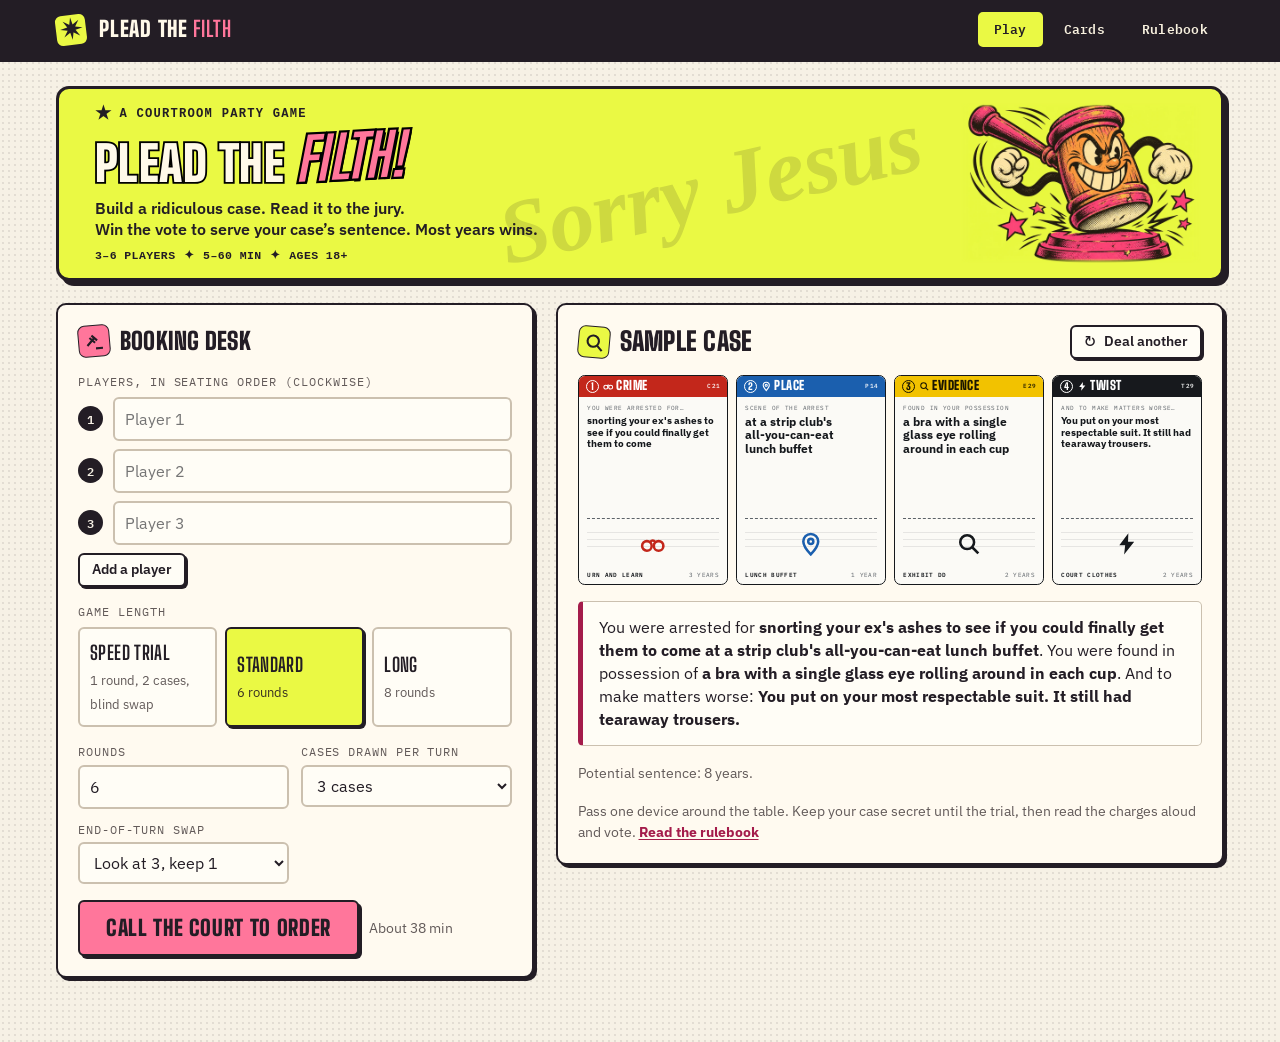
==== commit b94f00c1: "Open selected cases as a readable card spread below the hands" ====
--- a/index.html
+++ b/index.html
@@ -327,7 +327,20 @@
 .hand-select:focus-visible::after {outline: 3px solid #fff}
 .hand-select span {font-size: .84rem; color: #f4d5de}
 .hand-select:disabled {cursor: default}
-.hand-reading {display: grid; gap: 8px; justify-items: start}
+.hand-reading {display: grid; gap: 14px; justify-items: start; container-type: inline-size}
+.hand-reading h3 {scroll-margin-top: 5rem}
+.review-spread {display: grid; width: 100%; grid-template-columns: repeat(2,minmax(0,1fr)); gap: 12px}
+.review-spread .card {display: flex; min-width: 0}
+.review-spread .card__in {width: 100%; height: auto; box-shadow: 1px 3px 0 var(--line)}
+.review-spread .card__text {font-size: max(1rem, 7.7cqw)}
+.review-spread .card__foot {font-size: max(.66rem, 3.7cqw)}
+.review-spread .card__art {height: auto; min-height: 14cqw}
+@container (min-width: 44rem) {
+  .review-spread {grid-template-columns: repeat(4,minmax(0,1fr))}
+}
+@container (max-width: 17rem) {
+  .review-spread {grid-template-columns: minmax(0,1fr)}
+}
 .hand-reading .charge {margin: 0}
 @media (max-width: 540px) {
   .hand-rack {grid-template-columns: repeat(2,minmax(0,1fr))}
@@ -1224,11 +1237,13 @@
         return `<div class="pile ${live?'':'is-spent'}">${cardBack(k,{cls:'deck'+(live?' is-live':''),attrs:`id="deck-${k}" `+(live?`data-action="deal" data-i="${i}" role="button" tabindex="0" aria-label="Deal from the ${DECK[k].name} deck"`:'aria-hidden="true"')})}<span class="pile__n">${live?'Tap to deal · '+left+' to go':'Dealt'}</span></div>`}).join('')}</div>
       ${g.step==='deal'?'<div class="actions"><button class="btn btn--sm" data-action="deal-rest" id="btn-deal-rest">Deal the rest</button><span class="note">Tap a deck to draw into the next hand.</span></div>':''}`;
     const inspected=cur.inspected,ids=cur.cases[inspected];
-    const reading=ids?`<section class="hand-reading" tabindex="-1" aria-label="Case ${inspected+1}"><h3>Case ${inspected+1} · ${yearsLabel(caseYears(ids))}</h3>
-      <p class="charge">${chargeHTML(ids.map(card),4)}</p>${g.step==='choose'?`<button class="btn btn--primary" data-action="keep" data-c="${inspected}" id="btn-keep-${inspected}">Keep case ${inspected+1}</button>`:''}</section>`:'';
-    body=`<div class="deal-table">${decks}${reading}<section class="hand-tray"><h3>Your hands</h3>
+    const cards=ids?.map(card);
+    const reading=cards?`<section class="hand-reading" tabindex="-1" aria-labelledby="reviewed-hand"><h3 id="reviewed-hand">Case ${inspected+1} · ${yearsLabel(caseYears(ids))}</h3>
+      <div class="review-spread">${cards.map(c=>cardFace(c)).join('')}</div>
+      <p class="charge">${chargeHTML(cards,4)}</p>${g.step==='choose'?`<button class="btn btn--primary" data-action="keep" data-c="${inspected}" id="btn-keep-${inspected}">Keep case ${inspected+1}</button>`:''}</section>`:'';
+    body=`<div class="deal-table">${decks}<section class="hand-tray"><h3>Your hands</h3>
       <p>Tap any complete hand to turn it over.${g.step==='choose'?' Keep your favorite case.':''}</p>
-      <div class="hand-rack" style="--hands:${cur.cases.length}">${cur.cases.map((_,c)=>caseHand(c)).join('')}</div></section></div>`;
+      <div class="hand-rack" style="--hands:${cur.cases.length}">${cur.cases.map((_,c)=>caseHand(c)).join('')}</div></section>${reading}</div>`;
   }else if(g.step==='swap'){
     const how=g.swapPick===1?'Discard it and draw the top card of that deck. You must keep the new card.':`Discard it, look at the top ${g.swapPick} cards of that deck, and keep the one you like best. You can't get the discarded card back.`;
     body=caseFile(0,{title:'Your case',cls:'is-kept'})+`<div class="callout"><h3>Swap one card?</h3><p>${how}</p>
@@ -1500,7 +1515,7 @@
   if(a==='inspect-hand'){
     const reading=$('.hand-reading');
     reading?.focus({preventScroll:true});
-    reading?.scrollIntoView({block:'nearest'});
+    reading?.querySelector('h3')?.scrollIntoView({block:'start'});
   }
   return true;
 }
--- a/assets/courtroom.css
+++ b/assets/courtroom.css
@@ -26,7 +26,20 @@
 .hand-select:focus-visible::after {outline: 3px solid #fff}
 .hand-select span {font-size: .84rem; color: #f4d5de}
 .hand-select:disabled {cursor: default}
-.hand-reading {display: grid; gap: 8px; justify-items: start}
+.hand-reading {display: grid; gap: 14px; justify-items: start; container-type: inline-size}
+.hand-reading h3 {scroll-margin-top: 5rem}
+.review-spread {display: grid; width: 100%; grid-template-columns: repeat(2,minmax(0,1fr)); gap: 12px}
+.review-spread .card {display: flex; min-width: 0}
+.review-spread .card__in {width: 100%; height: auto; box-shadow: 1px 3px 0 var(--line)}
+.review-spread .card__text {font-size: max(1rem, 7.7cqw)}
+.review-spread .card__foot {font-size: max(.66rem, 3.7cqw)}
+.review-spread .card__art {height: auto; min-height: 14cqw}
+@container (min-width: 44rem) {
+  .review-spread {grid-template-columns: repeat(4,minmax(0,1fr))}
+}
+@container (max-width: 17rem) {
+  .review-spread {grid-template-columns: minmax(0,1fr)}
+}
 .hand-reading .charge {margin: 0}
 @media (max-width: 540px) {
   .hand-rack {grid-template-columns: repeat(2,minmax(0,1fr))}
